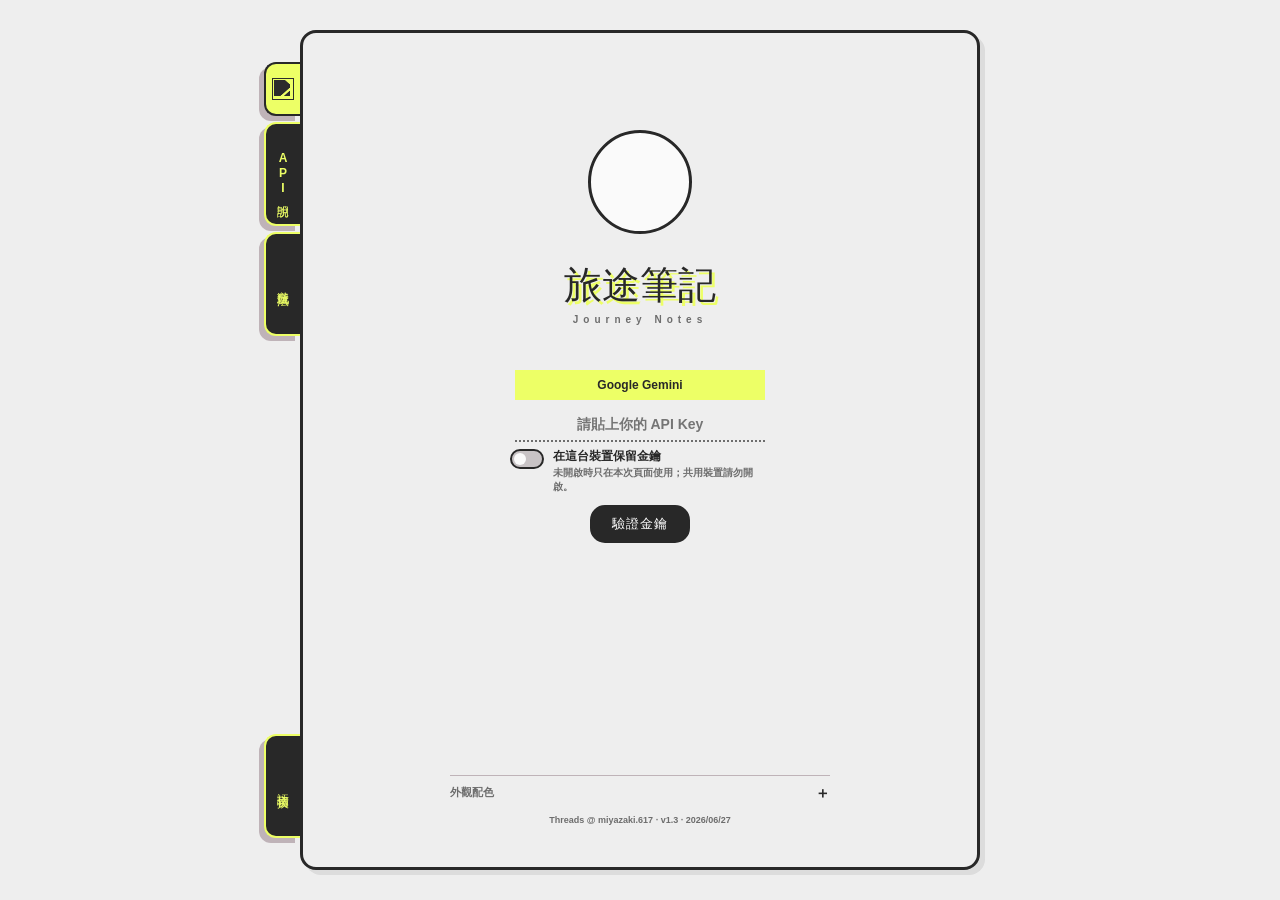
==== index.html @ 0d5e3c8c "Add files via upload" ====
<!DOCTYPE html>
<html lang="zh-TW">
<head>
    <meta charset="UTF-8">
    <meta name="viewport" content="width=device-width, initial-scale=1.0, viewport-fit=cover">
    <title>旅途筆記</title>
    <link rel="stylesheet" href="style.css">
</head>
<body>
    
    

    <input type="file" id="upload-game-avatar" accept="image/*" onchange="triggerGameAvatarCrop(this)" hidden class="hidden-file-input">

    <div id="crop-modal" class="modal-overlay">
        <div class="u-inline-001">
            <h3 class="u-inline-002">調整頭像</h3>
            <div id="crop-container">
                <img id="crop-img" src="" alt="頭像裁切預覽">
            </div>
            <div class="crop-controls">
                <p class="crop-hint">拖曳移動；手機可雙指縮放</p>
                <div class="crop-zoom-row">
                    <button type="button" class="crop-zoom-btn" onclick="adjustCropScale(-1)" aria-label="縮小圖片">−</button>
                    <input type="range" id="crop-scale" min="0.1" max="3" step="0.01" value="1" aria-label="圖片縮放">
                    <button type="button" class="crop-zoom-btn" onclick="adjustCropScale(1)" aria-label="放大圖片">＋</button>
                </div>
                <div id="crop-scale-label">100%</div>
                <button class="btn u-inline-003" onclick="confirmCrop()">確認</button>
                <button class="btn u-inline-004" onclick="closeCropModal()">取消</button>
            </div>
        </div>
    </div>

    <div id="midgame-scen-modal" class="modal-overlay">
        <div id="mid-modal-content">
            <div class="modal-header-sticky">
                <h3 class="u-inline-005">🗺️ 發現新情境 / 切換空間</h3>
            </div>
            <div class="scenario-label u-inline-006">新情境名稱 (如: 某人的夢境)</div>
            <input type="text" id="mid-scen-name" class="scenario-input">
            <div class="scenario-label">環境法則與世界觀</div>
            <textarea id="mid-scen-lore" class="scenario-input" oninput="autoResize(this)"></textarea>
            <div class="scenario-label">NPC 們在此的身分/狀態</div>
            <textarea id="mid-scen-npcs" class="scenario-input" oninput="autoResize(this)"></textarea>
            <div class="scenario-label">玩家專屬身分</div>
            <input type="text" id="mid-scen-player" class="scenario-input">
            <div class="scenario-label">轉場規則（選填）</div>
            <textarea id="mid-scen-transition" class="scenario-input" placeholder="例如：從遊戲世界切回時視為登出並回到語音通話。" oninput="autoResize(this)"></textarea>
            <button class="btn u-inline-007" onclick="confirmMidGameScenario()">確認建立並傳送</button>
            <button class="btn u-inline-008" onclick="document.getElementById('midgame-scen-modal').style.display='none'">取消</button>
        </div>
    </div>

    <div id="status-modal" class="modal-overlay">
                <div id="status-modal-content">
            <div class="modal-header-sticky">
                <h3 class="u-inline-005">玩家狀態與面板</h3>
                <div class="u-inline-009">
                    <button class="btn u-inline-010" onclick="saveAsNewPresetFromModal()">另存新配置</button>
                    <button id="status-save-btn" class="btn u-inline-011" onclick="saveStatusModal()">儲存並返回</button>
                    <button class="status-panel-close" type="button" onclick="collapseStatusPanel()" aria-label="關閉角色面板" title="關閉角色面板">×</button>
                </div>
            </div>
            
            <div class="u-inline-012">
                <div class="status-tabs">
                    <button class="status-tab-btn active" data-status-tab="state" onclick="switchStatusTab('state')">狀態</button>
                    <button class="status-tab-btn" data-status-tab="log" onclick="switchStatusTab('log')">紀錄</button>
                    <button class="status-tab-btn" data-status-tab="settings" onclick="switchStatusTab('settings')">設定</button>
                    <button class="status-tab-btn" data-status-tab="api" onclick="switchStatusTab('api')">API</button>
                </div>

                <div id="status-page-state" class="status-page active">
                    <div id="status-summary-display"></div>
                    <p class="u-inline-013">狀態旗標 / Flags</p>
                    <p class="u-inline-014">AI 會依據這些狀態銜接劇情、Buff/Debuff 與長期影響。</p>
                    <div id="ui-flags-container"></div>
                    <p id="flags-budget-note" class="memory-budget-note"></p>
                    <div id="flag-input-area">
                        <input type="text" id="new-flag-input" maxlength="48" placeholder="新增狀態或旗標（最多 48 字）...">
                        <button class="btn u-inline-015" onclick="manualAddFlag()">加入</button>
                    </div>
                    
                    <p class="u-inline-016">玩家道具</p>
                    <p class="u-inline-014">目前持有、失去或劇情產生的重要物品。</p>
                    <div id="ui-items-container"></div>

                    <div class="language-setting-row interface-language-setting">
                        <div class="scenario-label">介面語言</div>
                        <select data-ui-language-select class="language-mode-select" onchange="setUiLanguage(this.value)">
                            <option value="zh-TW">繁體中文</option>
                            <option value="en">English</option>
                            <option value="ja">日本語</option>
                        </select>
                    </div>

                    <div class="language-setting-row">
                        <div class="scenario-label">輸出語言</div>
                        <select id="modal-language-mode" class="language-mode-select" onchange="syncGameLanguageMode(this.value)">
                            <option value="zh-tw">繁體中文</option>
                            <option value="en">English</option>
                            <option value="ja">日本語</option>
                            <option value="ja-zh">日文台詞 + 繁中翻譯</option>
                            <option value="en-zh">英文台詞 + 繁中翻譯</option>
                            <option value="auto">自動依玩家語言</option>
                        </select>
                    </div>
                </div>

                <div id="status-page-settings" class="status-page">
                    <p class="u-inline-016">詳細設定</p>
                    <p class="status-panel-hint">玩家、NPC 與情境的詳細欄位集中在這裡。跑團中只想看摘要時，回到「狀態」頁即可。</p>
                    <div id="ui-stats-display"></div>
                </div>

                <div id="status-page-log" class="status-page">
                    <p class="u-inline-016">讀取摘要</p>
                    <p class="u-inline-014">每回合會自動更新重點、任務與關係；完整冒險紀錄仍保留在下方，不會自動刪除。</p>

                    <div class="memory-action-row">
                        <button id="organize-summary-btn" class="memory-action-btn" onclick="organizeMemoryWithAI('summary')">整理摘要</button>
                        <button id="inline-journal-toggle-btn" class="memory-action-btn" onclick="toggleInlineAdventureJournal(currentSaveId)">開啟完整冒險日誌</button>
                        <span class="memory-action-note">完整紀錄可直接在本分頁展開；AI 仍會讀取同一份存檔資料。</span>
                    </div>

                    <div id="inline-journal-host" class="inline-journal-host"></div>

                    <div class="memory-brief-card">
                        <div class="memory-brief-grid">
                            <div>
                                <div class="memory-field-title">重點劇情</div>
                                <p class="memory-field-hint">用 3～8 條保留目前劇情主線、最近重大轉折與當前場景狀況。</p>
                                <textarea id="ui-story-summary" placeholder="例如：&#10;• 秀芙與三高已確認戀人關係&#10;• 目前準備進入週六現實約會" oninput="autoResize(this)" onblur="normalizeMemoryTextarea(this)"></textarea>
                            </div>
                            <div class="memory-task-block">
                                <div class="memory-field-title">任務清單</div>
                                <p class="memory-field-hint">遇到新任務會新增空格；事件完成後會自動打勾，也可以手動修改。</p>
                                <div id="ui-open-tasks" class="memory-task-list"></div>
                                <div class="memory-task-add">
                                    <input id="ui-new-memory-task" type="text" placeholder="手動新增任務..." onkeydown="if(event.key === 'Enter'){ event.preventDefault(); addMemoryTaskFromInput(); }">
                                    <button type="button" onclick="addMemoryTaskFromInput()">＋新增</button>
                                </div>
                            </div>
                            <div>
                                <div class="memory-field-title">整體角色關係圖</div>
                                <p class="memory-field-hint">只記角色彼此之間的全局關係、重大承諾、界線與張力；每位 NPC 此刻對玩家的態度放在「設定 → 動態狀態」。</p>
                                <textarea id="ui-relationship-summary" placeholder="例如：&#10;• 秀芙與三高已成為戀人&#10;• SY 知道兩人關係升溫" oninput="autoResize(this)" onblur="normalizeMemoryTextarea(this)"></textarea>
                            </div>
                        </div>
                    </div>

                </div>

                <div id="status-page-api" class="status-page">
                    <p class="u-inline-016">API 使用追蹤</p>
                    <p class="api-stat-note">只儲存在本機瀏覽器。匯出存檔時會一起保存，匯入時可恢復；清除瀏覽器資料或清除設備資料會刪除。</p>
                    <div id="api-usage-display"></div>
                </div>
            </div>
        </div>
    </div>

        <div id="tutorial-modal" class="modal-overlay">
        
        <div id="tutorial-modal-content">
            
            <div class="modal-header-sticky u-inline-017">
          
<h3 class="u-inline-005">遊戲玩法與系統指南</h3>
</div>

<div class="u-inline-018">
  <div style="height: 18px;"></div>
  <p class="u-inline-019">第一次玩，從這裡開始</p>
    <p class="u-inline-020">API 金鑰的設定、隱私與錯誤排除請直接查看首頁說明。完成驗證並選好模型後，依序建立角色與情境、進入存檔，再輸入第一個行動即可開始。</p>

    <p class="u-inline-019">1. 這是什麼？</p>
    <p class="u-inline-020">這是一個單人 AI TRPG／劇情模擬器。你可以建立自己的角色、NPC 與世界觀，讓 AI 擔任 DM、旁白及其他角色，陪你進行冒險、戀愛、日常、懸疑或任何想玩的故事。</p>

    <p class="u-inline-019">2. 建立角色、NPC 與情境</p>
    <p class="u-inline-020">進入「劇本創角」後，使用左側的「角色設定」、「情境設定」與「遊戲設定」切換不同內容。角色設定可編輯玩家與每一位 NPC 的頭像、名稱及人物資料；情境設定用來建立世界觀、身分與轉場規則。切換標籤時，尚未離開頁面的修改不會被重置。</p>

    <p class="u-inline-019">3. 情境生成與遊戲設定</p>
    <p class="u-inline-020">情境設定集中管理世界觀與 AI 隨機生成；遊戲設定則管理配置名稱、輸出語言、遊戲難度與備份。你可以保留人物只隨機產生情境，也可以讓 AI 將人物與情境全部隨機。生成結果會先讓你確認，不會在未套用前直接覆蓋目前內容；返回首頁時，系統會保存目前配置。</p>

    <p class="u-inline-019">4. 怎麼玩？</p>
    <p class="u-inline-020">進入遊戲後，直接在下方輸入角色想說的話或想做的事。你也可以點選 AI 提供的選項。若行動具有風險，可以使用骰子按鈕進行 D20 判定；系統會依角色能力、難度與骰點決定成功或失敗。NPC 只有在劇情明確確認時才會死亡；標準模式可由劇情或「神」復活，困難模式每次死亡只有一次復活檢定，極限模式則永久死亡。</p>

    <p class="u-inline-019">5. 玩家、旁白與「神」模式</p>
    <p class="u-inline-020">一般輸入會被視為玩家角色的行動。輸入 <code>［切換旁白］</code> 可以改用場外視角安排環境、鏡頭與 NPC 行動；輸入 <code>［切換玩家］</code> 就能回到玩家角色。「神」按鈕則是創作者模式，可以直接調整場景、時間、人物或事件。神模式的內容不會被 NPC 當成玩家說出口的話。</p>

    <p class="u-inline-019">6. 角色面板與冒險日誌</p>
    <p class="u-inline-020">角色面板可以查看與修改玩家狀態、NPC、道具、Flags、任務、劇情摘要及角色關係；AI 每回合會參考這些重點資料來延續故事。面板內的冒險日誌只顯示目前這份遊戲紀錄，完整事件可以搜尋、分頁、編輯或整理，不會因摘要更新而自動消失。桌機版按「儲存」後面板會保持開啟，可點側邊標籤收回；手機版則使用「儲存並返回」。</p>

    <p class="u-inline-019">7. 遊戲紀錄、配置與備份</p>
    <p class="u-inline-020">每份遊戲紀錄都會綁定目前使用的角色配置，彼此的摘要、任務、關係與冒險日誌會分開保存。使用「另存新配置」後，該紀錄會改綁新配置；仍被遊戲紀錄使用的配置無法直接刪除，上鎖配置也不會被遊戲內修改覆蓋。資料主要保存在目前裝置的瀏覽器，不會自動同步，請定期在存檔選單使用「匯出」備份，並在更換裝置後使用「匯入」恢復。</p>

    <div class="u-inline-021">
        <p class="u-inline-019">💡 AI 忘記事情怎麼辦？</p>
        <p class="u-inline-022">打開角色面板，檢查重點劇情、任務、角色關係與 Flags 是否正確。你可以手動修正，或使用「整理摘要」重新整理目前狀態。</p>

        <p class="u-inline-019">💡 劇情重複或場景錯亂怎麼辦？</p>
        <p class="u-inline-022">先確認摘要與冒險日誌是否正確。如果 AI 仍然混淆，可以開啟「神」模式，直接說明目前場景、在場角色與接下來希望聚焦的方向。</p>

    </div>
</div>
            <div class="u-inline-024">
                <button class="btn u-inline-025" onclick="closeTutorialModal()">我瞭解了</button>
            </div>
            
        </div>
    </div>

    <div id="api-guide-modal" class="modal-overlay">
        <div id="api-guide-modal-content">
            <div class="modal-header-sticky u-inline-017">
                <h3 class="u-inline-005">API 金鑰與模型指南</h3>
            </div>
            <div class="u-inline-018">
                <div style="height: 18px;"></div>
                <p class="u-inline-019">開始前先知道這些</p>
                <p class="u-inline-020">本遊戲需要使用你自己的 API Key 才能呼叫 AI。請先在首頁選擇供應商、貼上對應金鑰並完成驗證；金鑰不會包含在遊戲備份中，共用裝置也不建議開啟保存功能。</p>

                <p class="u-inline-019">1. API Key 是什麼？</p>
                <p class="u-inline-020">API Key 是 AI 服務用來辨識使用者與計算用量的金鑰，不是遊戲帳號或遊戲密碼。請向 Google AI Studio 或 OpenRouter 申請，並妥善保管；不要把金鑰貼到公開貼文、截圖或傳給其他人。</p>

                <p class="u-inline-019">2. Google Gemini 與 OpenRouter</p>
                <p class="u-inline-020">選擇 Google Gemini 時，請使用 Google AI Studio 提供的金鑰；選擇 OpenRouter 時，請使用 OpenRouter 金鑰。兩種金鑰不能互換。OpenRouter 可提供多家模型，Gemini 則直接使用 Google 模型；實際可用清單會在驗證後載入。</p>

                <p class="u-inline-019">3. 模型怎麼選？</p>
                <p class="u-inline-020">輕量模型通常回覆較快、用量較省，適合測試設定或日常遊玩；較大型模型通常更擅長長篇劇情、人物語氣與複雜指令。清單中的 ★ 代表較適合目前遊戲用途的優先選項。模型表現與費用可能不同，請以供應商顯示的資訊為準。</p>

                <p class="u-inline-019">4. 金鑰會保存在哪裡？</p>
                <p class="u-inline-020">未開啟「在這台裝置保留金鑰」時，金鑰只在目前頁面使用，重新開啟後需要再次輸入；開啟後才會保存在這台裝置的瀏覽器。匯出備份不包含 API Key，因此在新裝置匯入遊戲資料後仍需重新驗證。</p>

                <p class="u-inline-019">5. 哪些資料會傳給 AI？</p>
                <p class="u-inline-020">為了產生回覆，角色設定、目前情境、必要的劇情摘要與近期對話會送往所選供應商。角色照片與完整本機存檔不會隨一般對話請求上傳；照片與遊戲進度主要保存在目前裝置。</p>

                <p class="u-inline-019">6. 驗證或回覆失敗怎麼辦？</p>
                <p class="u-inline-020">請依序確認供應商是否選對、金鑰是否完整、帳戶額度與模型權限是否有效，以及網路是否正常。若只有特定模型失敗，可以改選其他模型；等待過久時可按「取消等待」，未完成的輸入會盡量放回輸入框。</p>
            </div>
            <div class="u-inline-024">
                <button class="btn u-inline-025" onclick="closeApiGuideModal()">我瞭解了</button>
            </div>
        </div>
    </div>

<div id="setup-screen">
<div class="setup-home-frame">
<nav class="setup-side-tabs" aria-label="首頁快捷選單">
<button type="button" class="setup-side-tab setup-home-tab" data-home-tab="main" onclick="goHomeFromSetupNav()" aria-label="回到首頁" title="回到首頁"><img src="assets/icons/home.svg" alt="" aria-hidden="true"></button>
<button type="button" class="setup-side-tab" data-home-tab="api" data-side-label="API說明" data-no-i18n onclick="openApiGuideModal()">API說明</button>
<button type="button" class="setup-side-tab" data-home-tab="guide" data-side-label="遊戲玩法" data-no-i18n onclick="openTutorialModal()">遊戲玩法</button>
<div class="setup-side-unlocked" aria-label="已驗證功能">
<button type="button" class="setup-side-tab" data-side-label="角色配置" data-no-i18n onclick="openEditScenario()">角色配置</button>
<button type="button" class="setup-side-tab" data-home-tab="saves" data-side-label="存檔" data-no-i18n onclick="openSaveMenu()">存檔</button>
<button type="button" class="setup-side-tab" data-home-tab="journal" data-side-label="冒險日誌" data-no-i18n onclick="openAdventureJournal()">冒險日誌</button>
</div>
<button type="button" class="setup-side-tab setup-side-language" data-side-label="語言切換" data-no-i18n onclick="cycleUiLanguageFromHome()">語言切換</button>
</nav>

<main class="setup-home-panel" aria-label="TRPG模擬器首頁">
<section class="setup-home-view active" data-home-view="main">
<img id="setup-pic" src="[data-uri]" title="點擊上傳首頁照片" onclick="document.getElementById('pic-input').click();">
<input type="file" id="pic-input" accept="image/*" onchange="loadPic(this)" hidden class="hidden-file-input">

<h2>旅途筆記</h2>
<p class="u-inline-026" data-no-i18n>Journey Notes</p>

<select id="api-provider" class="model-select" onchange="changeApiProvider(this.value)">
<option value="google">Google Gemini</option>
<option value="openrouter">OpenRouter</option>
</select>
<input type="password" id="api-key" class="key-input" placeholder="請貼上你的 API Key">

<label class="api-key-retention">
<input type="checkbox" id="remember-api-key" onchange="setRememberApiKey(this.checked)">
<span class="api-key-switch" aria-hidden="true"></span>
<span class="api-key-retention-copy">
<strong>在這台裝置保留金鑰</strong>
<small>未開啟時只在本次頁面使用；共用裝置請勿開啟。</small>
</span>
</label>

<div class="u-inline-027">
<button class="btn" id="verify-btn" onclick="fetchAvailableModels()">驗證金鑰</button>
</div>

<div class="api-home-guide">
<strong>開始前請先準備 API 金鑰</strong>
<p>請選擇 Google Gemini 或 OpenRouter，貼上對應的 API Key 並完成驗證。金鑰不會包含在匯出備份中；共用裝置請勿開啟保存功能。</p>
<button type="button" class="api-guide-open-btn" onclick="openApiGuideModal()">查看 API 詳細說明與模型選擇</button>
</div>

<div id="model-selection-area">
<p class="u-inline-029">驗證成功。請選擇大腦核心：</p>
<select id="model-choice" class="model-select" onchange="syncModelSelection(this.value)"></select>

<div class="action-buttons setup-mobile-actions">
<button class="btn" onclick="openEditScenario()">劇本創角</button>
<button class="btn" id="start-btn" onclick="openSaveMenu()">進入存檔選單</button>
<button class="btn" onclick="openAdventureJournal()">冒險日誌</button>
</div>

<div class="u-inline-030 setup-mobile-help">
<button onclick="openTutorialModal()" class="u-inline-031">閱讀遊戲玩法與系統指南</button>
</div>

<div class="u-inline-032">
<button id="delete-key-btn" onclick="deleteAllData()">清除設備所有資料</button>
</div>
</div>

<div class="setup-home-footer">
<details class="theme-customizer">
<summary>外觀配色</summary>
<div class="theme-palette">
<label class="theme-color-field">背景<input id="theme-background" type="color" aria-label="背景顏色" oninput="updateUiThemeColor('background', this.value)"></label>
<label class="theme-color-field">紙張<input id="theme-paper" type="color" aria-label="紙張顏色" oninput="updateUiThemeColor('paper', this.value)"></label>
<label class="theme-color-field">面板<input id="theme-surface" type="color" aria-label="面板顏色" oninput="updateUiThemeColor('surface', this.value)"></label>
<label class="theme-color-field">線與字<input id="theme-ink" type="color" aria-label="線條與主要文字顏色" oninput="updateUiThemeColor('ink', this.value)"></label>
<label class="theme-color-field">重點<input id="theme-accent" type="color" aria-label="重點顏色" oninput="updateUiThemeColor('accent', this.value)"></label>
<label class="theme-color-field">對話<input id="theme-dialogue" type="color" aria-label="NPC 對話顏色" oninput="updateUiThemeColor('dialogue', this.value)"></label>
</div>
<div class="theme-reset-row"><button type="button" class="theme-reset-btn" onclick="resetUiTheme()">恢復預設</button></div>
</details>
<label class="ui-language-picker">
<span>介面語言</span>
<select data-ui-language-select onchange="setUiLanguage(this.value)">
<option value="zh-TW">繁體中文</option>
<option value="en">English</option>
<option value="ja">日本語</option>
</select>
</label>
<p class="setup-version"> Threads @ miyazaki.617 · v1.3 · 2026/06/27</p>
</div>
</section>

<section class="setup-home-view setup-info-view" data-home-view="api" aria-label="API 說明">
<div class="setup-info-scroll">
<h2>API 說明</h2>
<p class="setup-info-lead">這個遊戲會用你的 API Key 呼叫 AI。請先選擇服務商、貼上對應金鑰並完成驗證；金鑰不會被放進遊戲備份。</p>
<div class="setup-info-grid">
<article>
<h3>1. API 金鑰</h3>
<p>API Key 是 AI 服務用來辨識使用者與計算用量的金鑰，不是遊戲帳號或遊戲密碼。請向 Google AI Studio 或 OpenRouter 申請，並妥善保管。</p>
</article>
<article>
<h3>2. Gemini 與 OpenRouter</h3>
<p>選擇 Google Gemini 時，請使用 Google AI Studio 提供的金鑰；選擇 OpenRouter 時，請使用 OpenRouter 金鑰。兩種金鑰不能互換。</p>
</article>
<article>
<h3>3. 模型怎麼選？</h3>
<p>輕量模型通常回覆較快、用量較省，適合測試設定或日常遊玩；較大型模型通常更擅長長篇劇情、人物語氣與複雜指令。</p>
</article>
<article>
<h3>4. 金鑰保存</h3>
<p>未開啟「在這台裝置保留金鑰」時，金鑰只在目前頁面使用。共用裝置請勿開啟保存功能；匯出備份不包含 API Key。</p>
</article>
<article>
<h3>5. 驗證失敗時</h3>
<p>請先確認服務商與金鑰來源一致，再檢查金鑰是否完整貼上、是否有多餘空白、帳號是否已開通 API 權限。OpenRouter 模型清單會依帳號與服務狀態變動。</p>
</article>
<article>
<h3>6. 使用量與隱私</h3>
<p>遊戲會把劇情上下文送到你選擇的 AI 服務商，用量與費用由該服務商計算。匯出遊戲備份不會包含 API Key；換裝置後需要重新驗證。</p>
</article>
<article>
<h3>7. 模型建議</h3>
<p>測試設定時可先用較快、較省的模型；長篇劇情、複雜角色語氣或需要穩定記憶整理時，再切換到較大型模型。模型可以在遊戲內切換。</p>
</article>
</div>
</div>
</section>

<section class="setup-home-view setup-info-view" data-home-view="guide" aria-label="遊戲玩法">
<div class="setup-info-scroll">
<h2>第一次玩，從這裡開始</h2>
<p class="setup-info-lead">API 金鑰的設定、隱私與錯誤排除請直接查看首頁說明。完成驗證並選好模型後，依序建立角色與情境、進入存檔，再輸入第一個行動即可開始。</p>
<div class="setup-info-grid">
<article>
<h3>1. 這是什麼？</h3>
<p>這是一個單人 AI TRPG／劇情模擬器。你可以建立自己的角色、NPC 與世界觀，讓 AI 擔任 DM、旁白及其他角色，陪你進行冒險、戀愛、日常、懸疑或任何想玩的故事。</p>
</article>
<article>
<h3>2. 建立角色、NPC 與情境</h3>
<p>進入「劇本創角」後，使用左側的「角色設定」、「情境設定」與「遊戲設定」切換不同內容。角色設定可編輯玩家與每一位 NPC 的頭像、名稱及人物資料；情境設定用來建立世界觀、身分與轉場規則。切換標籤時，尚未離開頁面的修改不會被重置。</p>
</article>
<article>
<h3>3. 情境生成與遊戲設定</h3>
<p>情境設定集中管理世界觀與 AI 隨機生成；遊戲設定則管理配置名稱、輸出語言、遊戲難度與備份。你可以保留人物只隨機產生情境，也可以讓 AI 將人物與情境全部隨機。生成結果會先讓你確認，不會在未套用前直接覆蓋目前內容；返回首頁時，系統會保存目前配置。</p>
</article>
<article>
<h3>4. 怎麼玩？</h3>
<p>進入遊戲後，直接在下方輸入角色想說的話或想做的事。你也可以點選 AI 提供的選項。若行動具有風險，可以使用骰子按鈕進行 D20 判定；系統會依角色能力、難度與骰點決定成功或失敗。NPC 只有在劇情明確確認時才會死亡；標準模式可由劇情或「神」復活，困難模式每次死亡只有一次復活檢定，極限模式則永久死亡。</p>
</article>
<article>
<h3>5. 玩家、旁白與「神」模式</h3>
<p>一般輸入會被視為玩家角色的行動。輸入 ［切換旁白］ 可以改用場外視角安排環境、鏡頭與 NPC 行動；輸入 ［切換玩家］ 就能回到玩家角色。「神」按鈕則是創作者模式，可以直接調整場景、時間、人物或事件。神模式的內容不會被 NPC 當成玩家說出口的話。</p>
</article>
<article>
<h3>6. 角色面板與冒險日誌</h3>
<p>角色面板可以查看與修改玩家狀態、NPC、道具、Flags、任務、劇情摘要及角色關係；AI 每回合會參考這些重點資料來延續故事。面板內的冒險日誌只顯示目前這份遊戲紀錄，完整事件可以搜尋、分頁、編輯或整理，不會因摘要更新而自動消失。桌機版按「儲存」後面板會保持開啟，可點側邊標籤收回；手機版則使用「儲存並返回」。</p>
</article>
<article>
<h3>7. 遊戲紀錄、配置與備份</h3>
<p>每份遊戲紀錄都會綁定目前使用的角色配置，彼此的摘要、任務、關係與冒險日誌會分開保存。使用「另存新配置」後，該紀錄會改綁新配置；仍被遊戲紀錄使用的配置無法直接刪除，上鎖配置也不會被遊戲內修改覆蓋。資料主要保存在目前裝置的瀏覽器，不會自動同步，請定期在存檔選單使用「匯出」備份，並在更換裝置後使用「匯入」恢復。</p>
</article>
<article>
<h3>💡 AI 忘記事情怎麼辦？</h3>
<p>打開角色面板，檢查重點劇情、任務、角色關係與 Flags 是否正確。你可以手動修正，或使用「整理摘要」重新整理目前狀態。</p>
</article>
<article>
<h3>💡 劇情重複或場景錯亂怎麼辦？</h3>
<p>先確認摘要與冒險日誌是否正確。如果 AI 仍然混淆，可以開啟「神」模式，直接說明目前場景、在場角色與接下來希望聚焦的方向。</p>
</article>
</div>
</div>
</section>
<section class="setup-home-view setup-embedded-view" data-home-view="saves" aria-label="存檔">
<div id="setup-save-host" class="setup-embedded-host"></div>
</section>
<section class="setup-home-view setup-embedded-view" data-home-view="journal" aria-label="冒險日誌">
<div id="setup-journal-host" class="setup-embedded-host"></div>
</section>
</main>
</div>
</div>

    <div id="edit-scenario-screen">
        <aside id="desktop-config-overview" aria-label="角色配置總覽">
            <div class="desktop-config-tabs" aria-label="配置分類">
                <button type="button" class="desktop-config-tab desktop-config-home-tab" onclick="cancelEdit()" aria-label="儲存並回到首頁" title="儲存並回到首頁"><img src="assets/icons/home.svg" alt="" aria-hidden="true"></button>
                <button type="button" class="desktop-config-tab active" data-config-section="characters" onclick="switchDesktopConfigWorkspace('characters')">角色設定</button>
                <button type="button" class="desktop-config-tab" data-config-section="scenarios" onclick="switchDesktopConfigWorkspace('scenarios')">情境設定</button>
                <button type="button" class="desktop-config-tab" data-config-section="game" onclick="switchDesktopConfigWorkspace('game')">遊戲設定</button>
            </div>
            <div class="desktop-config-overview-inner">
                <section class="desktop-workspace-view active" data-workspace-view="characters" aria-label="角色設定總覽">
                    <button type="button" class="desktop-player-card" onclick="openDesktopConfigEditor('player')" aria-label="編輯玩家角色">
                        <img id="desktop-player-avatar" src="[data-uri]" alt="玩家頭像">
                        <strong id="desktop-player-name">玩家</strong>
                    </button>
                    <div class="desktop-npc-overview">
                        <div class="desktop-overview-heading"><strong>登場 NPC</strong></div>
                        <div id="desktop-npc-avatar-list" class="desktop-npc-avatar-list"></div>
                    </div>
                </section>

                <section class="desktop-workspace-view" data-workspace-view="scenarios" aria-label="情境設定總覽">
                    <div class="desktop-workspace-heading">
                        <h2>情境設定</h2>
                    </div>
                    <div id="desktop-scenario-card-list" class="desktop-overview-card-list"></div>
                    <div class="desktop-scenario-random-panel" aria-label="AI 隨機生成">
                        <strong>AI 隨機生成</strong>
                        <div class="desktop-game-two-buttons desktop-scenario-random-actions">
                            <button type="button" onclick="openRandomGenerator('world')">保留人物，隨機情境</button>
                            <button type="button" onclick="openRandomGenerator('all')">人物與情境全部隨機</button>
                        </div>
                    </div>
                </section>

                <section class="desktop-workspace-view" data-workspace-view="game" aria-label="遊戲設定總覽">
                    <div class="desktop-workspace-heading">
                        <h2>遊戲設定</h2>
                    </div>
                    <div class="desktop-game-settings-card">
                        <div class="desktop-game-setting-row desktop-game-preset-row">
                            <label for="desktop-preset-selector">目前配置</label>
                            <div class="desktop-game-inline-control desktop-game-preset-control">
                                <select id="desktop-preset-selector" onchange="selectDesktopPreset(this.value)"></select>
                            </div>
                            <p id="desktop-preset-binding-note" class="desktop-preset-binding-note"></p>
                        </div>
                        <div class="desktop-game-setting-row">
                            <div class="desktop-game-label-line">
                                <label for="desktop-preset-name-input">配置檔案名稱</label>
                                <button id="desktop-preset-lock-btn" type="button" onclick="togglePresetLock()" title="切換配置鎖定">🔓</button>
                            </div>
                            <input id="desktop-preset-name-input" type="text" oninput="updateDesktopPresetName(this.value)">
                        </div>
                        <div class="desktop-game-setting-grid">
                            <label>介面語言
                                <select data-ui-language-select onchange="setUiLanguage(this.value)">
                                    <option value="zh-TW">繁體中文</option>
                                    <option value="en">English</option>
                                    <option value="ja">日本語</option>
                                </select>
                            </label>
                            <label>輸出語言
                                <select id="desktop-language-mode" onchange="setDesktopLanguageMode(this.value)">
                                    <option value="zh-tw">繁體中文</option>
                                    <option value="en">English</option>
                                    <option value="ja">日本語</option>
                                    <option value="ja-zh">日文台詞 + 繁中翻譯</option>
                                    <option value="en-zh">英文台詞 + 繁中翻譯</option>
                                    <option value="auto">自動依玩家語言</option>
                                </select>
                            </label>
                            <label>遊戲難度
                                <select id="desktop-game-difficulty" onchange="setDesktopGameDifficulty(this.value)">
                                    <option value="standard">標準模式</option>
                                    <option value="hard">困難模式</option>
                                    <option value="nightmare">極限模式</option>
                                </select>
                            </label>
                        </div>
                        <p class="desktop-game-difficulty-note">困難模式：檢定 DC +2，NPC 每次死亡只有一次復活檢定。極限模式：檢定 DC +4，歸零必定 Game Over，NPC 死亡後無法復活。</p>
 <div class="desktop-game-management-actions">
 <button type="button" onclick="saveCurrentPreset()">儲存配置</button>
 <button type="button" onclick="saveAsNewPreset()">另存新配置</button>
 <div class="desktop-preset-bulk-toolbar">
 <label><input type="checkbox" id="preset-delete-select-all" onchange="togglePresetDeleteSelectAll(this.checked)"> 全選</label>
 <button type="button" class="danger" onclick="deleteSelectedPresets()">刪除選取配置</button>
 </div>
 </div>
 <div class="desktop-preset-bulk-panel" aria-label="批次刪除配置">
 <div id="preset-delete-list" class="desktop-preset-delete-list"></div>
 </div>
                    <div class="desktop-config-transfer-panel" aria-label="配置匯入匯出">
                            <div class="desktop-config-export-options">
                                <label><input type="checkbox" id="preset-export-characters" checked> 人物</label>
                                <label><input type="checkbox" id="preset-export-scenarios" checked> 情境</label>
                                <label><input type="checkbox" id="preset-export-both"> 人物/情境</label>
                            </div>
                            <div class="desktop-game-management-actions desktop-config-transfer-actions">
                                <button type="button" onclick="exportCurrentPreset()">匯出目前配置</button>
                                <button type="button" onclick="document.getElementById('preset-import-input').click()">匯入配置</button>
                                <input type="file" id="preset-import-input" accept=".json,application/json" onchange="importPresetConfig(this)" hidden class="hidden-file-input">
                            </div>
                        </div>
                        <p class="desktop-game-autosave-note">角色與情境的修改會保留，返回大廳時自動儲存目前配置。</p>
                    </div>
                </section>
            </div>
        </aside>

        <div id="desktop-config-editor">
        <div class="u-inline-033">
            <select id="preset-selector" class="model-select" onchange="loadPresetToForm(this.value)"></select>
            <button class="btn u-inline-034" onclick="createNewPreset()">新增</button>
        </div>

        <div id="edit-scenario-container">
            <div class="scenario-label u-inline-035">
                <span>配置檔案名稱</span>
                <span id="preset-lock-toggle" onclick="togglePresetLock()" title="點擊切換鎖定狀態">🔓</span>
            </div>
            <input type="text" id="input-preset-name" class="scenario-input" oninput="renderDesktopPresetOverview()">

            <div id="preset-player-editor" class="u-inline-036">
                <button type="button" class="desktop-player-new-preset-btn" onclick="saveAsNewPreset()" aria-label="另存配置" title="另存配置">＋</button>
                <h4 class="u-inline-037">玩家自己設定</h4>
                <div class="avatar-setup-area u-inline-038">
                    <div class="avatar-box" onclick="document.getElementById('upload-player').click();">
                        <img id="preview-player" class="avatar-preview" src="[data-uri]">
                        <div class="avatar-label">點擊更換頭像</div>
                        <input type="file" id="upload-player" accept="image/*" onchange="triggerCrop(this, 'player')" hidden class="hidden-file-input">
                    </div>
                </div>
<div class="scenario-label">玩家名稱</div>
<input type="text" id="input-player-name" class="scenario-input" oninput="syncDesktopCharacterNameWidth(this); renderDesktopPresetOverview()">
                
                <div class="u-inline-039">
                    <div class="scenario-label u-inline-040">基礎六圍屬性</div>
                    <div id="stat-controls">
                        <span id="stat-total-display" class="stat-total-display">總點數 60 / 72</span>
                        <button class="btn" id="btn-roll-stats" onclick="rollPlayerStats()">🎲 隨機骰點 (4d6)</button>
                        <button class="btn" id="btn-respec-stats" onclick="respecStats()">💀 找守墓人洗點</button>
                    </div>
                </div>
                <div class="stat-grid">
                    <div class="stat-box"><span class="stat-label">STR 力量</span><input type="number" id="stat-str" class="stat-input" min="1" max="20" oninput="enforceStatTotal(this)"></div>
                    <div class="stat-box"><span class="stat-label">DEX 敏捷</span><input type="number" id="stat-dex" class="stat-input" min="1" max="20" oninput="enforceStatTotal(this)"></div>
                    <div class="stat-box"><span class="stat-label">CON 體質</span><input type="number" id="stat-con" class="stat-input" min="1" max="20" oninput="enforceStatTotal(this)"></div>
                    <div class="stat-box"><span class="stat-label">INT 智力</span><input type="number" id="stat-int" class="stat-input" min="1" max="20" oninput="enforceStatTotal(this)"></div>
                    <div class="stat-box"><span class="stat-label">WIS 感知</span><input type="number" id="stat-wis" class="stat-input" min="1" max="20" oninput="enforceStatTotal(this)"></div>
                    <div class="stat-box"><span class="stat-label">CHA 魅力</span><input type="number" id="stat-cha" class="stat-input" min="1" max="20" oninput="enforceStatTotal(this)"></div>
                </div>

                 <details class="foldable-card u-inline-041">
                    <summary class="u-inline-042">詳細人物設定</summary>
                    <div class="foldable-content u-inline-043">
                        <div class="anime-sheet u-inline-044">
                            <div><label>年齡 / 身高 / 體型</label><input type="text" id="p-age"></div>
                            <div><label>說話習慣 / 語氣</label><input type="text" id="p-speech"></div>
                            <div><label>喜歡的事物</label><input type="text" id="p-likes"></div>
                            <div><label>討厭的事物</label><input type="text" id="p-dislikes"></div>
 <div class="full"><label>外貌特徵 / 常見穿搭</label><textarea id="p-app" rows="1" oninput="autoResize(this)"></textarea></div>
 <div class="full"><label>核心性格 / 背景故事 (專長等)</label><textarea id="p-bg" rows="1" oninput="autoResize(this)"></textarea></div>
                        </div>
                    </div>
                </details>

                <div class="language-setting-row interface-language-setting">
                    <div class="scenario-label">介面語言</div>
                    <select data-ui-language-select class="language-mode-select" onchange="setUiLanguage(this.value)">
                        <option value="zh-TW">繁體中文</option>
                        <option value="en">English</option>
                        <option value="ja">日本語</option>
                    </select>
                </div>
                <div class="language-setting-row">
                    <div class="scenario-label">輸出語言</div>
                    <select id="input-language-mode" class="language-mode-select" onchange="syncPresetLanguageMode(this.value); renderDesktopPresetOverview()">
                        <option value="zh-tw">繁體中文</option>
                        <option value="en">English</option>
                        <option value="ja">日本語</option>
                        <option value="ja-zh">日文台詞 + 繁中翻譯</option>
                        <option value="en-zh">英文台詞 + 繁中翻譯</option>
                        <option value="auto">自動依玩家語言</option>
                    </select>
                </div>

                <div class="game-difficulty-row">
                    <div class="scenario-label">遊戲難度</div>
                    <select id="input-game-difficulty" class="language-mode-select" onchange="renderDesktopPresetOverview()">
                        <option value="standard">標準模式</option>
                        <option value="hard">困難模式</option>
                        <option value="nightmare">極限模式</option>
                    </select>
                </div>
                <p class="game-difficulty-note">困難模式：檢定 DC +2，NPC 每次死亡只有一次復活檢定，失敗後永久死亡。極限模式：檢定 DC +4，歸零必定 Game Over，NPC 死亡後無法復活。</p>
                
            </div>

            <div id="preset-npc-heading" class="u-inline-045">
                <h3 class="u-inline-046">登場 NPC 列表</h3>
                <button class="btn u-inline-047" onclick="addNpcBlock()">+ 新增 NPC</button>
            </div>
            <div id="npc-list-container"></div>

            <div id="preset-scenario-heading" class="u-inline-045">
                <h3 class="u-inline-046">動態情境列表</h3>
                <button class="btn u-inline-048" onclick="addScenarioBlock()">+ 新增情境</button>
            </div>
            <div id="scenario-list-container"></div>
        </div>
        
        <div class="action-buttons u-inline-049">
            <button class="btn u-inline-050" onclick="deleteCurrentPreset()">刪除配置</button>
            <button class="btn" onclick="restoreDefaultPreset()">清空欄位</button>
        </div>
        <div class="action-buttons u-inline-051">
            <button class="btn u-inline-052" onclick="saveCurrentPreset()">儲存變更</button>
            <button class="btn" onclick="saveAsNewPreset()">另存新檔</button>
            <button class="btn" onclick="exportCurrentPreset()">匯出目前配置</button>
            <button class="btn" onclick="document.getElementById('preset-import-input').click()">匯入配置</button>
        </div>
        <div class="action-buttons u-inline-053">
            <button class="btn u-inline-054" onclick="cancelEdit()">返回選單</button>
        </div>
        </div>
    </div>

    <div id="random-generator-modal" class="modal-overlay">
        <div class="modal-box">
            <h3 id="random-generator-title">隨機生成</h3>
            <p id="random-generator-description" class="u-inline-020"></p>
            <div class="scenario-label">偏好關鍵字（可留空，AI 會自由發揮）</div>
            <textarea id="random-generator-theme" class="scenario-input" rows="3" placeholder="可填入想要的氣氛、類型、禁忌或角色關係；不填也可以。" oninput="autoResize(this)"></textarea>
            <div id="random-generator-preview" class="random-preview" style="display:none"></div>
            <div class="action-buttons">
                <button class="btn" id="random-generator-run-btn" type="button" onclick="generateRandomPresetPreview()">開始生成</button>
                <button class="btn" id="random-generator-apply-btn" type="button" onclick="applyRandomPresetPreview()" style="display:none">套用到表單</button>
                <button class="btn" type="button" onclick="closeRandomGenerator()">取消</button>
            </div>
        </div>
    </div>

<div id="save-menu-screen-home" hidden></div>
<div id="save-menu-screen">
<h2>選擇記憶紀錄</h2>
<p id="setup-current-preset" class="setup-current-preset setup-current-preset-save">目前配置：<span id="setup-current-preset-name">未命名配置</span></p>
<div class="save-menu-toolbar">
    <label class="save-select-all"><input type="checkbox" id="save-select-all" onchange="toggleAllSaveSelection(this.checked)"> 全選</label>
    <button class="btn save-toolbar-delete" type="button" onclick="deleteSelectedSaves()">刪除</button>
</div>
<div id="save-list"></div>
        <div id="storage-health-card" class="storage-health-card">
            <div class="storage-health-head"><strong>本機資料狀態</strong><button type="button" onclick="updateStorageHealthDisplay()">重新計算</button></div>
            <p id="storage-usage-text">正在計算瀏覽器儲存空間…</p>
            <p id="storage-backup-text">尚未確認備份狀態。</p>
        </div>
        <div class="action-buttons u-inline-055">
            <button class="btn u-inline-052" onclick="createNewSave()">創建新紀錄</button>
            <button class="btn" onclick="exportSaves()">匯出</button>
            <button class="btn" onclick="document.getElementById('import-input').click()">匯入</button>
            <input type="file" id="import-input" accept=".json" onchange="importSaves(this)" hidden class="hidden-file-input">
            <button class="btn u-inline-056" onclick="backToSetup()">返回大廳</button>
        </div>
    </div>

    <div id="journal-screen-home" hidden></div>
    <div id="journal-screen">
        <div class="journal-header">
            <h2>冒險日誌</h2>
            <button id="journal-close-btn" class="btn" onclick="closeAdventureJournal()">返回</button>
        </div>
        <div class="journal-toolbar">
            <select id="journal-save-select" aria-label="選擇日誌存檔" onchange="selectAdventureJournalSave(this.value)"></select>
            <input id="journal-search" type="search" placeholder="搜尋事件、角色或地點..." aria-label="搜尋冒險日誌" oninput="filterAdventureJournal(this.value)">
        </div>
        <div class="journal-actions">
            <button id="journal-organize-btn" class="btn" onclick="organizeSelectedJournalLog()">整理重複事件</button>
            <button class="btn" onclick="restoreSelectedJournalBackup()">↶ 復原上次整理</button>
            <button class="btn" onclick="jumpAdventureJournalToLatest()">跳到最新</button>
        </div>
        <p id="journal-meta" class="journal-meta"></p>
        <div id="journal-entry-list" class="journal-entry-list"></div>
        <div class="journal-pagination">
            <button id="journal-prev-btn" class="btn" onclick="changeAdventureJournalPage(-1)">上一頁</button>
            <span id="journal-page-label">第 1 / 1 頁</span>
            <button id="journal-next-btn" class="btn" onclick="changeAdventureJournalPage(1)">下一頁</button>
        </div>
    </div>

    <div id="journal-edit-modal" class="modal-overlay">
        <div id="journal-edit-content">
            <h3>編輯單筆冒險紀錄</h3>
            <textarea id="journal-edit-text" aria-label="冒險紀錄內容"></textarea>
            <div class="journal-edit-actions">
                <button class="btn" onclick="saveJournalEntryEdit()">儲存</button>
                <button class="btn" onclick="deleteJournalEntryEdit()">刪除此筆</button>
                <button class="btn" onclick="closeJournalEntryEditor()">取消</button>
            </div>
        </div>
    </div>

    <div id="game-container">
        
        <div id="floating-menu-btn" onclick="toggleStatusPanel()" role="button" tabindex="0" aria-label="開啟或收回角色面板">角色面板</div>

        <div id="status-bar">
            <div class="top-row">
                <button class="btn u-inline-057" onclick="backToSaveMenu()">離開</button>
                <div class="u-inline-058">
                    <span class="u-inline-059">(隊友狀態請見面板)</span>
                    <span>HP: <span id="ui-hp" class="red-accent">100</span></span>
                    <span>SAN: <span id="ui-san" class="purple-accent">100</span></span>
                </div>
            </div>
            <div class="scroll-row">
                <select id="btn-location" class="btn-location" onchange="changeScenario(this.value)"></select>
                <button class="mini-add-btn" onclick="openMidGameScenarioModal()">+ 新情境</button>
                <button id="creator-mode-btn" class="mini-add-btn creator-mode-btn" type="button" onclick="toggleCreatorInputMode()" aria-pressed="false" title="切換持續創作者指令模式">神</button>
                
                <div class="spacer"></div>
                <select id="game-model-choice" class="game-model-select" onchange="syncModelSelection(this.value)">
                    <option value="">核心切換</option>
                </select>
            </div>
            <span id="ui-tokens">0</span>
        </div>

        <div id="dialogue-box"></div>
        <div id="options-area"></div>
        <div id="loading"><span id="ui-target-typing">遊戲引擎 (DM)</span> 正在進行判定與演算... <button id="cancel-ai-btn" type="button" onclick="cancelActiveAIRequest()">取消等待</button></div>

        <div id="input-area">
            <textarea id="player-input" rows="1" placeholder="輸入你的開局動作，或點選上方選項..." onkeydown="checkInputKey(event)"></textarea>
            <button class="btn" id="dice-btn" onclick="sendDiceChoice()" title="由 AI 判斷檢定屬性後隨機擲出 D20">🎲 擲骰</button>
            <button class="btn" id="send-btn" onclick="sendChoice()">發送</button>
        </div>
    </div>
    <script src="i18n.js"></script>
    <script src="app.js"></script>
</body>
</html>
---- style.css ----
﻿@font-face {
            font-family: "TRPG Cubic Pixel";
            src: url("./fonts/Cubic_11.woff2") format("woff2");
            font-display: swap;
            font-style: normal;
            font-weight: 400;
        }

:root {
--bg-main: #EEEEEE;
--paper-bg: #EEEEEE;
--card-bg: #FAFAFA;
            --border-dark: #282828;
            --text-main: #282828;
            --text-sub: #808080;
            --accent-neon: #EDFF66;
            --accent-gray: #BFB3B8;
            --surface-muted: #E2E2E2;
            --hard-shadow: 4px 4px 0px var(--border-dark);
        }

        * { box-sizing: border-box; margin: 0; padding: 0; font-family: -apple-system, "Segoe UI", "Microsoft JhengHei", sans-serif; }
        body, html {
            width: 100%; max-width: 100%; min-height: 100%; overflow-x: hidden;
            overscroll-behavior-x: none;
            background-color: var(--bg-main); color: var(--text-main);
        }
        body { min-width: 0; }
        img, input, textarea, select, button { max-width: 100%; }

        ::-webkit-scrollbar { display: none; }

        #setup-screen, #edit-scenario-screen, #save-menu-screen, #journal-screen {
            width: 100%; max-width: 550px; margin: 0 auto;
            padding: 40px 20px; display: none; flex-direction: column;
        }
        #journal-screen { max-width: 760px; min-height: 100dvh; padding-bottom: calc(28px + env(safe-area-inset-bottom)); }

#setup-screen { min-height: 100vh; justify-content: center; align-items: center; padding: 20px; max-width: none; }
.setup-home-frame { position: relative; width: 100%; max-width: 550px; display: flex; justify-content: center; align-items: center; }
.setup-home-panel { width: 100%; display: flex; flex-direction: column; align-items: center; }
.setup-side-tabs, .setup-side-unlocked { display: none; }
.setup-home-footer { width: 100%; display: flex; flex-direction: column; align-items: center; }
.setup-home-view { display: none; width: 100%; flex-direction: column; align-items: center; min-height: 0; }
.setup-home-view.active { display: flex; }
.setup-embedded-view { align-items: stretch; }
.setup-embedded-host { width: 100%; min-height: 0; }
.setup-embedded-screen { width: 100%; max-width: none; margin: 0; min-height: 0; background: transparent; }
.setup-info-view { text-align: left; }
.setup-info-scroll { width: 100%; min-height: 0; overflow-y: auto; }
.setup-info-grid { display: grid; gap: 12px; }
.setup-info-view h3 { margin: 0 0 6px; font-size: 14px; color: var(--text-main); }
.setup-info-view p { margin: 0; color: var(--text-main); font-size: 13px; line-height: 1.7; font-weight: 700; }
.setup-info-lead { margin-bottom: 16px; color: var(--text-sub); font-weight: 800; }

        h2 { color: var(--text-main); text-shadow: 0 0 12px #fff, 3px 3px 0px var(--accent-neon); margin-bottom: 8px; font-weight: 900; text-align: center; }

        .key-input, .model-select, .scenario-input { background: var(--card-bg); border: 2px solid var(--border-dark); padding: 14px; border-radius: 8px; color: var(--text-main); width: 100%; text-align: left; font-size: 14px; margin-bottom: 15px; transition: all 0.2s; font-weight: 600; }
        .key-input { text-align: center; max-width: 400px; }
        .key-input:focus, .model-select:focus, .scenario-input:focus { border-color: var(--border-dark); outline: none; box-shadow: 4px 4px 0px var(--accent-neon); transform: translate(-2px, -2px); }

        .model-select { cursor: pointer; text-align: center; max-width: 400px; appearance: none; -webkit-appearance: none; align-self: center; }

        #model-selection-area { display: none; width: 100%; max-width: 400px; text-align: center; margin: 0 auto; }
        .action-buttons { display: flex; gap: 10px; justify-content: center; margin-top: 15px; flex-wrap: wrap; width: 100%; }

        #edit-scenario-container {
            width: 100%; background: var(--card-bg); border: 2px solid var(--border-dark); border-radius: 12px;
            padding: 20px; text-align: left; box-shadow: 6px 6px 0px rgba(40,40,40,0.05);
            display: flex; flex-direction: column; gap: 10px;
        }
        #desktop-config-overview { display: none; }
        #desktop-config-editor { display: contents; }
        .desktop-editor-close { display: none; }
        .desktop-editor-title-row { width: 100%; }

        /* 像素字僅套用於角色名稱、大標題與配置側標籤。 */
        #desktop-player-name,
        #input-player-name,
        [id^="npc-name-"],
        .desktop-npc-avatar-button > span:last-child,
.desktop-overview-heading strong,
.desktop-workspace-heading h2,
.desktop-overview-card strong,
.desktop-config-tab {
font-family: "TRPG Cubic Pixel", "Microsoft JhengHei", sans-serif;
font-synthesis: none;
}

/* Cubic 11：主要標題、指南標題、角色面板標題及所有按鈕。 */
        #setup-screen h2,
        #setup-screen .u-inline-026,
        #setup-screen .api-home-guide strong,
        .ui-language-picker span,
        #tutorial-modal-content h3,
        #tutorial-modal-content .u-inline-019,
        #api-guide-modal-content h3,
        #api-guide-modal-content .u-inline-019,
        #save-menu-screen h2,
        #save-menu-screen .save-title,
        #journal-screen .journal-header h2,
        #status-modal-content h3,
        #status-modal-content h4,
        #status-modal-content .u-inline-016,
        #status-modal-content .memory-field-title,
        #status-modal-content .summary-name,
        #status-modal-content .u-inline-069,
        button,
        .btn,
        [role="button"] {
            font-family: "TRPG Cubic Pixel", "Microsoft JhengHei", sans-serif;
            font-synthesis: none;
        }
        #save-list { width: 100%; display: flex; flex-direction: column; gap: 15px; margin-bottom: 20px; background: transparent; border: none; box-shadow: none; padding: 0; }

        #setup-pic { width: 108px; height: 108px; border-radius: 50%; object-fit: cover; border: 3px solid var(--border-dark); filter: none; margin-bottom: 16px; cursor: pointer; box-shadow: var(--hard-shadow); transition: all 0.2s; background: var(--card-bg); align-self: center;}
        #setup-pic:hover { transform: translate(-2px, -2px); box-shadow: 6px 6px 0px var(--accent-neon), 6px 6px 0px 2px var(--border-dark); }

        .avatar-setup-area { display: flex; justify-content: space-around; margin-bottom: 10px; padding: 10px; background: var(--card-bg); border-radius: 8px; border: 2px dashed #ccc; }
        .avatar-box { display: flex; flex-direction: column; align-items: center; gap: 8px; cursor: pointer; position: relative;}
.avatar-preview { width: 70px; height: 70px; border-radius: 50%; object-fit: cover; border: 2px solid var(--border-dark); background: var(--card-bg); transition: all 0.2s; box-shadow: 2px 2px 0px var(--accent-neon); }
        .avatar-label { font-size: 12px; font-weight: 800; color: var(--text-main); background: var(--card-bg); padding: 2px 6px; border-radius: 4px; border: 1px solid var(--border-dark);}

        /* 大廳用的摺疊面板 */
        details.foldable-card { background: var(--card-bg); border: 2px solid var(--border-dark); border-radius: 8px; margin-bottom: 15px; transition: all 0.2s; }
        details.foldable-card summary { background: var(--border-dark); color: #fff; padding: 12px 15px; font-size: 14px; font-weight: 800; cursor: pointer; list-style: none; display: flex; justify-content: space-between; align-items: center; user-select: none; border-radius: 6px;}
        details.foldable-card[open] summary { border-bottom-left-radius: 0; border-bottom-right-radius: 0; }
        details.foldable-card summary::-webkit-details-marker { display: none; }
                /* 移除底框，改為純文字並套用對話框的粉灰色與灰色 */
        details.dark-card summary::after {
            content: "▼ 展開";
            font-size: 13px;
            color: var(--accent-gray); /* 對話框使用的粉灰色 */
            background: transparent;   /* 拿掉螢光黃底框 */
            padding: 0;                /* 移除內距 */
            font-weight: 900;
            margin-left: 10px;
            transition: all 0.2s;
            letter-spacing: 1px;
        }
        details.dark-card[open] summary::after {
            content: "▲ 收起";
            color: var(--text-sub);    /* 對話框使用的灰色 */
            background: transparent;   /* 拿掉灰色底框 */
        }
        details.foldable-card[open] { box-shadow: 4px 4px 0px var(--border-dark); transform: translate(-2px, -2px); }
        .foldable-content { padding: 15px; position: relative; display: flex; flex-direction: column; gap: 8px;}

                /* ======= 遊戲內：新版深色卡片 UI ======= */
        details.dark-card { background: var(--card-bg); border: 2px solid var(--border-dark); border-radius: 8px; margin-bottom: 12px; overflow: hidden; box-shadow: 2px 2px 0px rgba(0,0,0,0.1); }
        details.dark-card summary { background: var(--border-dark); color: var(--card-bg); padding: 12px 15px; font-size: 15px; font-weight: 800; cursor: pointer; list-style: none; display: flex; justify-content: space-between; align-items: center; user-select: none; transition: background 0.2s; }
        details.dark-card summary::-webkit-details-marker { display: none; }
        details.dark-card[open] summary { background: var(--border-dark); }

        .summary-left { display: flex; align-items: center; gap: 15px; flex-grow: 1;}
        .summary-name { font-size: 15px; font-weight: 900;}
        .summary-tag { color: var(--accent-neon); font-size: 12px; font-weight: 900; letter-spacing: 1px;}

        /* 這裡把展開與收起的按鈕底框拿掉，改用文字顏色 */


        .dark-card-content { padding: 15px; background: var(--card-bg); position: relative; }

        .section-header-flex { display: flex; justify-content: space-between; align-items: flex-end; border-bottom: 2px solid var(--border-dark); padding-bottom: 8px; margin-top: 25px; margin-bottom: 15px; }
        .section-header-flex h4 { font-size: 14px; margin: 0; color: var(--text-main); font-weight: 900;}
        .section-add-btn { background: var(--border-dark); color: var(--card-bg); border: none; padding: 6px 12px; border-radius: 6px; font-size: 11px; font-weight: bold; cursor: pointer; transition: all 0.2s;}
        .section-add-btn:hover { background: var(--border-dark); box-shadow: 2px 2px 0px var(--accent-neon); transform: translate(-1px,-1px); }

        .delete-btn-red { background: #ff4444; color: #fff; border: 2px solid var(--border-dark); border-radius: 6px; font-size: 11px; padding: 4px 12px; cursor: pointer; font-weight: bold; box-shadow: 2px 2px 0px rgba(0,0,0,0.2); transition: all 0.2s;}
        .delete-btn-red:hover { transform: translate(-1px,-1px); box-shadow: 3px 3px 0px var(--border-dark); }
        /* ======================================= */

        .delete-scen-btn { position: absolute; top: 15px; right: 10px; background: #ff4444; color: #fff; border: 2px solid var(--border-dark); border-radius: 6px; font-size: 11px; padding: 2px 8px; cursor: pointer; font-weight: bold; z-index: 5;}

        .anime-sheet { display: grid; grid-template-columns: 1fr 1fr; gap: 8px; background: var(--surface-muted); padding: 12px; border-radius: 8px; border: 2px solid var(--border-dark); margin-top: 5px; margin-bottom: 10px; }
        .anime-sheet .full { grid-column: 1 / -1; }
        .anime-sheet label { font-size: 11px; font-weight: 900; color: var(--border-dark); display: block; margin-bottom: 2px; }
        .anime-sheet input, .anime-sheet textarea { width: 100%; border: 1px solid var(--text-sub); border-radius: 4px; padding: 8px; font-size: 13px; font-weight: 600; font-family: inherit; background: var(--card-bg); color: var(--text-main); transition: all 0.2s; resize: none; overflow: hidden; line-height: 1.5;}
        .anime-sheet input:focus, .anime-sheet textarea:focus { border-color: var(--accent-neon); outline: none; box-shadow: 2px 2px 0px var(--accent-neon); }

        textarea.scenario-input { resize: none; overflow: hidden; min-height: 48px; line-height: 1.5; }

        .modal-overlay {
            display: none; position: fixed; top: 0; left: 0; right: 0; bottom: 0;
            background: rgba(0,0,0,0.85); z-index: 9999;
            overflow-y: auto !important;
            -webkit-overflow-scrolling: touch !important;
            padding: 20px 10px;
        }
        .modal-box {
            width: min(680px, calc(100% - 12px));
            max-height: calc(100dvh - 40px);
            margin: 0 auto;
            padding: 18px;
            overflow: auto;
            box-sizing: border-box;
            border: 3px solid var(--border-dark);
            border-radius: 12px;
background: var(--paper-bg);
box-shadow: 0 10px 30px rgba(0,0,0,0.5);
        }

        /* 修改這一段，把 #mid-modal-content 也加進去 */
#status-modal-content, #tutorial-modal-content, #api-guide-modal-content, #mid-modal-content {
background: var(--paper-bg);
width: 90%;
    max-width: 600px;
    margin: 10px auto;
    border-radius: 12px;
    border: 3px solid var(--border-dark);
    padding: 20px 20px 15px 20px;
    display: flex;
    flex-direction: column;
    box-shadow: 0 10px 30px rgba(0,0,0,0.5);
    max-height: 85vh;
    overflow: hidden;
}

        .modal-header-sticky {
            position: sticky;
            top: -20px;
background: var(--paper-bg);
z-index: 10;
            margin: -20px -20px -20px -20px;
            padding: 15px 20px;
            border-bottom: 2px solid var(--border-dark);
            border-radius: 10px 10px 0 0;
            display: flex;
            justify-content: space-between;
            align-items: center;
        }
        .modal-header-sticky h3 { font-size: 16px; color: var(--text-main); font-weight: 900; margin: 0; border: none; padding: 0;}
        #status-modal-content h3 { font-size: 14px; margin-bottom: 8px; color: var(--text-main); font-weight: 900; letter-spacing: 0.5px; }

        #ui-flags-container, #ui-items-container {
            display: flex; flex-wrap: wrap; gap: 8px;
            padding: 12px; background: var(--surface-muted);
            border-radius: 8px; margin-bottom: 15px; min-height: 48px; align-content: flex-start;
        }

        .flag-tag { display: inline-flex; align-items: center; max-width: 100%; background: var(--border-dark); color: var(--accent-neon); padding: 6px 12px; border-radius: 6px; font-size: 13px; font-weight: 800; box-shadow: 2px 2px 0px rgba(0,0,0,0.2); white-space: normal; overflow-wrap: anywhere;}
        .flag-tag span { cursor: pointer; margin-left: 10px; color: #ff4444; font-size: 14px; line-height: 1; }

        .item-tag { height: 28px; box-sizing: border-box; display: inline-flex; align-items: center; background: var(--card-bg); border: 2px solid var(--border-dark); color: var(--text-main); padding: 0 8px 0 12px; border-radius: 6px; font-size: 13px; font-weight: 800; box-shadow: 2px 2px 0px var(--accent-neon); white-space: nowrap;}
        .item-remove-btn { width: 16px; height: 16px; margin-left: 7px; padding: 0; border: 0; border-radius: 4px; background: transparent; color: #ff4444; font-size: 13px; font-weight: 900; line-height: 16px; text-align: center; cursor: pointer; }
        .item-remove-btn:hover, .item-remove-btn:focus-visible { background: #ff4444; color: #fff; outline: none; }

        #flag-input-area { display: flex; gap: 8px; margin-bottom: 25px; }
        #new-flag-input { flex: 1; padding: 10px; border: 2px solid var(--border-dark); border-radius: 8px; font-size: 13px; font-weight: 600; background: var(--card-bg); color: var(--text-main); }
        .memory-budget-note { margin: -8px 0 12px; color: var(--text-sub); font-size: 10px; font-weight: 800; line-height: 1.45; }
        .memory-budget-note.warning { color: #a55a00; }
        .storage-health-card { width: min(100%, 620px); box-sizing: border-box; margin: 12px auto 4px; padding: 12px 14px; border: 2px solid var(--border-dark); border-radius: 9px; background: var(--card-bg); box-shadow: 2px 2px 0 var(--accent-neon); }
        .storage-health-head { display: flex; align-items: center; justify-content: space-between; gap: 10px; margin-bottom: 6px; }
        .storage-health-head strong { font-size: 13px; }
        .storage-health-head button { width: auto; padding: 4px 8px; border: 1px solid var(--border-dark); border-radius: 6px; background: var(--card-bg); color: var(--text-main); font-size: 10px; font-weight: 900; }
        .storage-health-card p { margin: 4px 0; color: var(--text-sub); font-size: 11px; font-weight: 700; line-height: 1.45; }
        .storage-health-card .backup-warning { color: #a55a00; font-weight: 900; }

        #ui-story-summary, #ui-relationship-summary { width: 100%; min-height: 96px; border: 2px solid var(--border-dark); border-radius: 8px; padding: 12px; font-size: 13px; margin-bottom: 14px; resize: vertical; line-height: 1.6; background: var(--card-bg); color: var(--text-main); font-weight: 600;}
        .memory-brief-card { background: var(--card-bg); border: 2px solid var(--border-dark); border-radius: 10px; padding: 14px; margin-bottom: 14px; box-shadow: 3px 3px 0 var(--accent-neon); }
        .memory-brief-grid { display: grid; grid-template-columns: 1fr; gap: 10px; }
        .memory-field-title { font-size: 12px; font-weight: 900; color: var(--text-main); margin-bottom: 5px; letter-spacing: 1px; }
        .memory-field-hint { font-size: 11px; color: var(--text-sub); font-weight: 800; line-height: 1.45; margin: -2px 0 8px; }
        .memory-action-row { display: flex; flex-wrap: wrap; align-items: center; gap: 8px; margin: 0 0 14px; }
        .memory-action-btn { width: auto; min-height: 34px; padding: 7px 12px; border: 2px solid var(--border-dark); border-radius: 8px; background: var(--card-bg); color: var(--text-main); font-size: 12px; font-weight: 900; box-shadow: 2px 2px 0 var(--accent-neon); }
        .memory-action-btn:disabled { opacity: 0.55; cursor: wait; }
        .memory-action-note { flex-basis: 100%; color: var(--text-sub); font-size: 10px; font-weight: 700; line-height: 1.4; }
        .memory-task-block { width: min(100%, 520px); margin-bottom: 14px; }
.memory-task-list { display: grid; gap: 8px; }
.memory-task-empty { margin: 0; padding: 10px 12px; border: 2px dashed #b8b8b8; border-radius: 8px; color: var(--text-sub); font-size: 12px; font-weight: 800; }
.memory-task-row { display: grid; grid-template-columns: 18px minmax(0, 1fr) 22px 22px; align-items: end; gap: 8px; padding: 4px 2px 3px; border: 0; border-radius: 0; background: transparent; }
.memory-task-check { width: 14px; height: 14px; margin: 0 0 5px 2px; accent-color: var(--accent-neon); cursor: pointer; }
.memory-task-text { min-width: 0; width: 100%; padding: 5px 8px 6px; border: 0; border-bottom: 1px dashed var(--text-sub); outline: none; background: linear-gradient(to bottom, transparent 0 48%, color-mix(in srgb, var(--card-bg) 72%, transparent) 48% 100%); color: var(--text-main); font-size: 12px; font-weight: 800; }
.memory-task-row.done .memory-task-text { text-decoration: line-through; color: var(--text-sub); }
.memory-task-row.failed .memory-task-text { color: #9b3942; text-decoration: line-through; }
.memory-task-fail, .memory-task-remove { width: 22px; height: 22px; padding: 0; border: 0; border-radius: 0; background: transparent; color: var(--text-sub); font-size: 13px; font-weight: 900; line-height: 22px; cursor: pointer; }
.memory-task-fail:hover, .memory-task-fail:focus-visible, .memory-task-row.failed .memory-task-fail { color: #9b3942; outline: none; }
.memory-task-remove { color: #9b3942; font-size: 15px; }
        .memory-task-add { display: grid; grid-template-columns: minmax(0, 1fr) auto; gap: 7px; margin-top: 8px; }
        .memory-task-add input { min-width: 0; padding: 9px 10px; border: 2px solid var(--border-dark); border-radius: 8px; background: var(--card-bg); color: var(--text-main); font-size: 12px; font-weight: 700; }
        .memory-task-add button { width: auto; padding: 8px 11px; border: 2px solid var(--border-dark); border-radius: 8px; background: var(--accent-neon); color: var(--text-main); font-size: 12px; font-weight: 900; }
        .memory-log-details { margin-top: 12px; }
        .memory-log-details .dark-card-content { padding: 14px; }

        #ui-stats-display { margin-bottom: 20px;}

        .scenario-label { font-size: 13px; font-weight: 800; color: var(--text-main); margin-bottom: 4px; letter-spacing: 1px; display: block; }

.save-slot { display: grid; grid-template-columns: minmax(0, 1fr) 20px; align-items: center; gap: 10px; background: var(--card-bg); border: 2px solid var(--border-dark); border-radius: 12px; padding: 14px 16px; cursor: pointer; transition: all 0.2s; text-align: left; position: relative; }
        .save-slot:hover { background: var(--accent-neon); box-shadow: var(--hard-shadow); transform: translate(-2px, -2px); }
        .save-title { font-weight: 800; color: var(--text-main); margin-bottom: 5px; font-size: 15px; padding-right: 60px; }
        .save-info { font-size: 12px; color: var(--text-sub); font-weight: 600; }
        .save-slot:hover .save-info { color: var(--text-main); }

.journal-header { display: flex; align-items: center; justify-content: space-between; gap: 10px; margin-bottom: 14px; }
        .journal-header h2 { margin: 0; text-align: left; }
        .journal-toolbar { display: grid; grid-template-columns: minmax(0, 1fr) minmax(0, 1fr); gap: 8px; margin-bottom: 10px; }
        .journal-toolbar select, .journal-toolbar input { width: 100%; min-width: 0; padding: 11px 12px; border: 2px solid var(--border-dark); border-radius: 8px; background: var(--card-bg); color: var(--text-main); font-size: 16px; font-weight: 800; }
        .journal-actions { display: flex; flex-wrap: wrap; gap: 8px; margin-bottom: 12px; }
        .journal-actions .btn { flex: 0 1 auto; padding: 8px 11px; font-size: 12px; }
        .journal-meta { margin-bottom: 10px; color: var(--text-sub); font-size: 12px; font-weight: 800; }
        .journal-entry-list { display: grid; gap: 9px; min-width: 0; }
        .journal-empty { padding: 20px 14px; border: 2px dashed #aaa; border-radius: 10px; color: var(--text-sub); text-align: center; font-size: 13px; font-weight: 800; }
        .journal-entry { display: grid; grid-template-columns: 42px minmax(0, 1fr) auto; align-items: start; gap: 9px; padding: 11px 12px; border: 2px solid var(--border-dark); border-radius: 9px; background: var(--card-bg); box-shadow: 2px 2px 0 var(--accent-neon); min-width: 0; }
        .journal-entry-index { color: var(--text-sub); font-size: 11px; font-weight: 900; padding-top: 3px; }
        .journal-entry-text { min-width: 0; white-space: pre-wrap; overflow-wrap: anywhere; color: var(--text-main); font-size: 14px; font-weight: 700; line-height: 1.6; }
        .journal-entry-edit { width: auto; padding: 6px 9px; border: 2px solid var(--border-dark); border-radius: 7px; background: var(--card-bg); color: var(--text-main); font-size: 11px; font-weight: 900; }
.journal-pagination { display: grid; grid-template-columns: auto minmax(110px, 1fr) auto; align-items: center; gap: 8px; margin: 14px 0; }
.journal-pagination[hidden] { display: none; }
.journal-pagination span { text-align: center; color: var(--text-main); font-size: 12px; font-weight: 900; }
#journal-edit-content { width: min(92vw, 520px); margin: auto; padding: 16px; background: var(--paper-bg); border: 3px solid var(--border-dark); border-radius: 12px; }
        #journal-edit-text { width: 100%; min-height: 180px; max-height: 50dvh; overflow-y: auto; resize: vertical; padding: 12px; border: 2px solid var(--border-dark); border-radius: 8px; background: var(--card-bg); color: var(--text-main); font-size: 16px; line-height: 1.6; font-weight: 700; }
        .journal-edit-actions { display: flex; flex-wrap: wrap; gap: 8px; margin-top: 10px; }
        .journal-edit-actions .btn { flex: 1 1 100px; }
        .inline-journal-host:empty { display: none; }
        #status-page-log.journal-inline-open .memory-brief-card { display: none; }
        #journal-screen.journal-screen-embedded {
            display: flex;
            width: 100%; max-width: none; min-height: 0;
            margin: 4px 0 0; padding: 14px 0 4px;
            border-top: 2px dashed #aaa;
        }
        #journal-screen.journal-screen-embedded .journal-header h2 { font-size: 22px; }
        #journal-screen.journal-screen-embedded .journal-toolbar { grid-template-columns: 1fr; }
        #journal-screen.journal-screen-embedded #journal-save-select,
        #journal-screen.journal-screen-embedded #journal-close-btn { display: none; }
        #journal-screen.journal-screen-embedded .journal-entry { grid-template-columns: 32px minmax(0, 1fr); }
        #journal-screen.journal-screen-embedded .journal-entry-edit { grid-column: 2; justify-self: start; }
        #journal-screen.journal-screen-embedded .journal-pagination { grid-template-columns: auto minmax(90px, 1fr) auto; }


        #game-container {
            width: 100%; max-width: 950px; height: 100vh;
            margin: 0 auto; background: var(--card-bg);
            border: 3px solid var(--border-dark); border-radius: 16px;
            display: none; flex-direction: column; justify-content: space-between; padding: 20px 25px;
            box-shadow: 8px 8px 0px rgba(0,0,0,0.05); position: relative;
        }

        #floating-menu-btn {
            position: absolute; right: -20px; top: 50%; transform: translateY(-50%);
            background: var(--border-dark); color: var(--accent-neon);
            padding: 18px 8px; border-radius: 12px 0 0 12px; cursor: pointer;
            writing-mode: vertical-rl; text-orientation: upright;
            font-weight: 900; letter-spacing: 2px; font-size: 14px;
            box-shadow: -4px 4px 0px rgba(0,0,0,0.15); z-index: 50;
            border: 2px solid var(--accent-neon); border-right: none; transition: all 0.2s;
        }
        #floating-menu-btn:hover { background: var(--accent-neon); color: var(--border-dark); border-color: var(--border-dark); padding-right: 12px; right: -15px; }

        .status-panel-close {
            display: none;
            width: 38px; height: 38px; padding: 0; flex: 0 0 38px;
            border: 2px solid var(--border-dark); border-radius: 8px;
            background: var(--card-bg); color: var(--text-main); cursor: pointer;
            font-size: 24px; font-weight: 700; line-height: 1;
        }
        .status-panel-close:hover,
        .status-panel-close:focus-visible { background: var(--accent-neon); outline: none; box-shadow: 2px 2px 0 var(--border-dark); }

        #status-bar { display: flex; flex-direction: column; gap: 10px; border-bottom: 2px dashed #a0a0a0; padding-bottom: 15px; margin-bottom: 10px; width: 100%; flex-shrink: 0; }
        .top-row { display: flex; justify-content: space-between; align-items: center; width: 100%; margin-bottom: 4px; }
        .scroll-row { display: flex; gap: 8px; align-items: center; width: 100%; overflow-x: auto; padding-bottom: 4px; scrollbar-width: none; -ms-overflow-style: none; justify-content: flex-start; }
        .spacer { flex-grow: 1; min-width: 10px; }

        .white-accent { color: var(--text-main); font-weight: 900; background: var(--accent-neon); padding: 2px 6px; border-radius: 4px; border: none; }
        .red-accent { color: #fff; font-weight: 900; background: #ff4444; padding: 2px 6px; border-radius: 4px; border: none; }
        .purple-accent { color: #fff; font-weight: 900; background: #9b59b6; padding: 2px 6px; border-radius: 4px; border: none; }

        select.btn-location, .game-model-select { white-space: nowrap; flex-shrink: 0; background: var(--card-bg); padding: 6px 12px; border-radius: 8px; border: 2px solid var(--border-dark); font-size: 12px; font-weight: 800; color: var(--text-main); cursor: pointer; }

        .game-model-select { max-width: 130px; text-overflow: ellipsis; overflow: hidden; }

        .mini-add-btn { background: var(--card-bg); border: 2px solid var(--border-dark); padding: 5px 10px; border-radius: 8px; font-size: 11px; font-weight: 900; cursor: pointer; color: var(--text-main); transition: all 0.2s; flex-shrink: 0; white-space: nowrap; }
        .mini-add-btn:active { background: var(--accent-neon); box-shadow: 2px 2px 0px var(--border-dark); transform: translate(-1px, -1px); }
        .creator-mode-btn { width: auto; height: auto; padding: 5px 10px; display: inline-grid; place-items: center; font-size: 11px; border-radius: 8px; }
        .creator-mode-btn.active { background: var(--accent-neon); color: var(--border-dark); box-shadow: 2px 2px 0px var(--border-dark); transform: translate(-1px, -1px); }
        .creator-mode-btn:not(.active) { background: var(--card-bg) !important; box-shadow: none !important; transform: none !important; }
        .creator-mode-btn:disabled { opacity: 0.45; box-shadow: none; transform: none; cursor: not-allowed; }
        @media (hover: hover) and (pointer: fine) {
            .mini-add-btn:hover { background: var(--accent-neon); box-shadow: 2px 2px 0px var(--border-dark); transform: translate(-1px, -1px); }
        }
        @media (hover: none), (pointer: coarse) {
            .mini-add-btn:hover:not(.active), .mini-add-btn:focus:not(.active) { background: var(--card-bg); box-shadow: none; transform: none; }
        }

        #dialogue-box { background: transparent; padding: 5px; margin: 5px 0; flex-grow: 1; overflow-y: auto; display: flex; flex-direction: column; gap: 18px; scroll-behavior: smooth; -webkit-overflow-scrolling: touch; }

        .msg-narrative { background-color: var(--accent-neon); border: 2px solid var(--border-dark); color: var(--text-main); padding: 14px 18px; border-radius: 8px; font-size: 14px; font-weight: 600; line-height: 1.7; white-space: pre-line; box-shadow: 3px 3px 0px var(--border-dark); animation: fadeIn 0.4s ease-out; margin: 0 10px; }

        .msg-wrapper { display: flex; gap: 10px; align-items: center; animation: fadeIn 0.4s ease-out; margin-top: 5px; }
        .msg-wrapper.player { flex-direction: row-reverse; }
        .chat-avatar { width: 40px; height: 40px; border-radius: 50%; object-fit: cover; border: 2px solid var(--border-dark); flex-shrink: 0; background: var(--card-bg); box-shadow: 2px 2px 0px rgba(0,0,0,0.1); }
        .chat-avatar.editable-avatar { cursor: pointer; }
        .chat-avatar.editable-avatar:hover,
        .chat-avatar.editable-avatar:focus-visible { outline: 3px solid var(--accent-neon); outline-offset: 2px; }
        .msg-content { display: flex; flex-direction: column; gap: 4px; max-width: 80%; }
        .msg-speaker { font-size: 12px; color: var(--text-sub); font-weight: 900; letter-spacing: 1px; }
        .msg-wrapper.npc .msg-speaker { margin-left: 4px; color: var(--text-main); border-left: 2px solid var(--accent-neon); padding-left: 6px;}
        .msg-wrapper.player .msg-speaker { text-align: right; margin-right: 4px; }
        .msg-text { background-color: var(--accent-gray); color: var(--text-main); padding: 12px 18px; border-radius: 16px; border-bottom-left-radius: 4px; font-size: 15px; font-weight: 800; line-height: 1.6; white-space: pre-line; border: 2px solid var(--border-dark); box-shadow: 4px 4px 0px rgba(40,40,40,0.1); }
        .msg-wrapper.player .msg-text { background-color: var(--card-bg); border-radius: 16px; border-bottom-right-radius: 4px; border-bottom-left-radius: 16px; box-shadow: 4px 4px 0px var(--accent-neon); }

        .system-msg { color: var(--text-sub); text-align: center; font-style: italic; font-weight: 800; font-size: 12px; padding: 10px 0; letter-spacing: 1px; }
        .creator-instruction { margin: 2px 12px; padding: 6px 10px; border-left: 3px solid var(--accent-neon); color: var(--text-sub); font-size: 12px; font-style: italic; font-weight: 700; line-height: 1.55; white-space: pre-line; }
        .creator-instruction strong { color: var(--text-main); font-style: normal; margin-right: 6px; }

        .alert-msg { background-color: var(--border-dark); color: var(--accent-neon); text-align: center; font-weight: 800; font-size: 13px; padding: 10px 15px; border-radius: 8px; margin: 10px 10px; letter-spacing: 1px; box-shadow: 3px 3px 0px rgba(0,0,0,0.1); animation: fadeIn 0.4s ease-out; font-style: italic;}

        #options-area { display: flex; flex-direction: column; gap: 10px; margin-bottom: 10px; padding-right: 5px; flex-shrink: 0; }
        .opt-btn { background: var(--card-bg); border: 2px solid var(--border-dark); color: var(--text-main); padding: 7px 10px; border-radius: 10px; cursor: pointer; font-size: 14px; font-weight: 800; text-align: left; transition: all 0.2s; line-height: 1.4; border-left: 6px solid var(--accent-neon); }
        .opt-btn:hover { background: var(--accent-neon); box-shadow: var(--hard-shadow); transform: translate(-3px, -3px); }

        #input-area { display: flex; gap: 10px; border-top: 2px dashed #a0a0a0; padding-top: 15px; align-items: flex-end; flex-shrink: 0; }
        #player-input { flex-grow: 1; background: var(--card-bg); border: 2px solid var(--border-dark); border-radius: 10px; padding: 14px; color: var(--text-main); font-size: 14px; font-weight: 600; transition: all 0.2s; min-height: 48px; max-height: 100px; resize: none; overflow-y: auto; }
        #player-input:focus { outline: none; box-shadow: 4px 4px 0px var(--accent-neon); transform: translate(-2px, -2px); }

        .btn { background: var(--card-bg); border: 2px solid var(--border-dark); color: var(--text-main); padding: 12px 20px; border-radius: 8px; cursor: pointer; font-size: 13px; font-weight: 900; transition: all 0.2s; white-space: nowrap; letter-spacing: 1px; }
        .btn:active { background: var(--accent-neon); box-shadow: var(--hard-shadow); transform: translate(-2px, -2px); }
        @media (hover: hover) and (pointer: fine) {
            .btn:hover { background: var(--accent-neon); box-shadow: var(--hard-shadow); transform: translate(-2px, -2px); }
        }
        .btn:disabled { background: #ddd !important; border-color: var(--text-sub) !important; color: var(--text-sub) !important; cursor: not-allowed; transform: none; box-shadow: none !important; }

#dice-btn { background: var(--accent-neon); color: var(--border-dark); border: 2px solid var(--border-dark); padding: 12px 14px; }
#send-btn { background: var(--border-dark); color: #fff; }

#loading { display: none; color: var(--text-sub); font-style: italic; font-weight: bold; font-size: 12px; text-align: center; padding: 10px 0; animation: pulse 1.5s infinite; }
        #cancel-ai-btn { margin-left: 8px; padding: 4px 9px; border: 1px solid var(--border-dark); border-radius: 6px; background: var(--card-bg); color: var(--text-main); font-size: 11px; font-style: normal; font-weight: 900; cursor: pointer; }

        #crop-container { box-sizing: content-box; width: 250px; height: 250px; border-radius: 50%; border: 4px solid var(--accent-neon); overflow: hidden; position: relative; background: var(--card-bg); box-shadow: 0 0 20px rgba(0,0,0,0.5); touch-action: none; margin-top: 20px;}
        #crop-img { position: absolute; left: 0; top: 0; width: auto; height: auto; max-width: none !important; max-height: none !important; transform-origin: top left; pointer-events: none; user-select: none; -webkit-user-drag: none; will-change: transform; }
        .crop-controls { margin-top: 16px; display: flex; flex-direction: column; gap: 12px; width: min(320px, calc(100vw - 32px)); margin-bottom: 20px;}
        .crop-zoom-row { display: grid; grid-template-columns: 42px minmax(0, 1fr) 42px; align-items: center; gap: 10px; }
        .crop-zoom-btn { width: 42px; height: 38px; padding: 0; border: 2px solid var(--border-dark); border-radius: 7px; background: var(--card-bg); color: var(--text-main); font-size: 22px; font-weight: 900; line-height: 1; cursor: pointer; }
        .crop-zoom-btn:active { background: var(--accent-neon); }
        #crop-scale { width: 100%; min-width: 0; accent-color: var(--accent-neon); }
        #crop-scale-label { color: #fff; text-align: center; font-size: 12px; font-weight: 800; }
        .crop-hint { color: #ddd; text-align: center; font-size: 12px; font-weight: 700; margin: 0; }

        .stat-grid { display: grid; grid-template-columns: repeat(3, 1fr); gap: 8px; margin-top: 8px; margin-bottom: 15px;}
        .stat-box { display: flex; flex-direction: column; background: var(--card-bg); border: 2px solid var(--border-dark); border-radius: 8px; overflow: hidden; }
        .stat-label { font-size: 11px; font-weight: 900; color: #fff; background: var(--border-dark); text-align: center; padding: 4px 0; letter-spacing: 1px;}

        .stat-input { width: 100%; border: none; background: var(--surface-muted); text-align: center; font-size: 16px; font-weight: 900; color: var(--text-main); padding: 10px 0; outline: none; box-sizing: border-box; }
        .stat-input:focus { background: var(--accent-neon); }
        .stat-input:disabled { background: var(--surface-muted); color: var(--text-sub); cursor: not-allowed; }

        input[type=number]::-webkit-inner-spin-button,
        input[type=number]::-webkit-outer-spin-button {
            -webkit-appearance: none;
            margin: 0;
        }
        input[type=number] {
            -moz-appearance: textfield;
        }

        @keyframes fadeIn { from { opacity: 0; transform: translateY(10px); } to { opacity: 1; transform: translateY(0); } }
        @keyframes pulse { 0% { opacity: 0.4; } 50% { opacity: 1; } 100% { opacity: 0.4; } }


        input[type="file"].hidden-file-input,
        #pic-input,
        #upload-player,
        #upload-game-avatar,
        #import-input,
        input[id^="upload-npc-"] {
            display: none !important;
            position: absolute !important;
            left: -9999px !important;
            width: 1px !important;
            height: 1px !important;
            opacity: 0 !important;
            pointer-events: none !important;
        }

        .status-tabs { display: flex; gap: 8px; margin: 12px 0 14px; border-bottom: 2px solid var(--border-dark); padding-bottom: 8px; }
        .status-tab-btn { flex: 1; background: var(--card-bg); border: 2px solid var(--border-dark); border-radius: 8px; padding: 8px 10px; font-size: 12px; font-weight: 900; cursor: pointer; color: var(--text-main); }
        .status-tab-btn.active { background: var(--accent-neon); box-shadow: 2px 2px 0 var(--border-dark); }
        .status-page { display: none; }
        .status-page.active { display: block; }
        .api-stat-grid { display: grid; grid-template-columns: 1fr 1fr; gap: 10px; margin: 12px 0; }
        .api-stat-box { background: var(--card-bg); border: 2px solid var(--border-dark); border-radius: 8px; padding: 10px; box-shadow: 2px 2px 0 var(--accent-neon); }
        .api-stat-label { font-size: 11px; color: var(--text-sub); font-weight: 900; margin-bottom: 4px; }
        .api-stat-value { font-size: 18px; color: var(--text-main); font-weight: 900; word-break: break-word; }
        .api-stat-note { font-size: 12px; color: var(--text-sub); line-height: 1.6; font-weight: 700; margin: 10px 0; }
        .api-stat-actions { display: flex; gap: 8px; flex-wrap: wrap; margin-top: 12px; }

        #status-modal-content { padding: 0; }
        #status-modal-content > .modal-header-sticky {
            position: static;
            top: auto;
            margin: 0;
            padding: 16px 20px;
            flex-shrink: 0;
            border-radius: 10px 10px 0 0;
        }
        #status-modal-content > .u-inline-012 {
            flex: 1;
            min-height: 0;
            overflow-y: auto;
            padding: 14px 20px 18px;
        }
        #status-modal-content .status-tabs {
            position: sticky;
            top: 0;
            z-index: 5;
background: var(--paper-bg);
            margin: 0 0 14px;
            padding: 0 0 10px;
        }
        #status-modal-content .status-tab-btn {
            min-height: 44px;
            display: flex;
            align-items: center;
            justify-content: center;
        }


        .language-setting-row { display: grid; grid-template-columns: 92px minmax(0, 1fr); gap: 10px; align-items: center; margin: 8px 0 12px; }
        .language-setting-row .scenario-label { margin: 0; }
        .language-mode-select { width: 100%; background: var(--card-bg); border: 2px solid var(--border-dark); border-radius: 8px; padding: 10px 12px; color: var(--text-main); font-size: 13px; font-weight: 800; }


        .quick-status-grid { display: grid; grid-template-columns: repeat(3, 1fr); gap: 8px; margin: 10px 0 14px; }
        .quick-status-box { background: var(--card-bg); border: 2px solid var(--border-dark); border-radius: 8px; padding: 10px; box-shadow: 2px 2px 0 var(--accent-neon); }
        .quick-status-label { font-size: 11px; color: var(--text-sub); font-weight: 900; margin-bottom: 4px; }
        .quick-status-value { font-size: 16px; color: var(--text-main); font-weight: 900; word-break: break-word; }
        .status-panel-hint { font-size: 12px; color: var(--text-sub); font-weight: 800; line-height: 1.5; margin: 8px 0 12px; }


        #status-modal-content .status-tabs {
            display: grid;
            grid-template-columns: repeat(4, minmax(0, 1fr));
            gap: 10px;
            border-bottom: 3px solid var(--border-dark);
            padding-bottom: 12px;
        }
        #status-modal-content .status-tab-btn {
            border-radius: 8px;
            min-height: 52px;
            box-shadow: none;
            font-size: 14px;
            letter-spacing: 0;
        }
        #status-modal-content .status-tab-btn.active {
            background: var(--accent-neon);
            box-shadow: 4px 4px 0 var(--border-dark);
            transform: translate(-2px, -2px);
        }
        .quick-status-grid {
            display: grid;
            grid-template-columns: repeat(3, minmax(0, 1fr));
            gap: 10px;
            margin: 12px 0 18px;
        }
        .quick-status-box {
            background: var(--card-bg);
            border: 3px solid var(--border-dark);
            border-radius: 8px;
            padding: 12px 14px;
            box-shadow: 4px 4px 0 var(--accent-neon);
            min-height: 72px;
        }
        .quick-status-label {
            font-size: 12px;
            color: var(--text-sub);
            font-weight: 900;
            margin-bottom: 6px;
        }
        .quick-status-value {
            font-size: 20px;
            color: var(--text-main);
            font-weight: 900;
            line-height: 1.2;
            word-break: break-word;
        }

        #status-page-state .language-setting-row {
            grid-template-columns: 140px minmax(0, 1fr);
            margin: 4px 0 16px;
        }
        #status-page-state .language-mode-select {
            border-width: 3px;
            min-height: 52px;
            font-size: 16px;
        }
        #ui-flags-container,
        #ui-items-container {
            border-radius: 8px;
            border: none;
            background: var(--surface-muted);
            padding: 14px 16px;
        }


        /* Softer status panel: keep the app palette, reduce noisy framing. */
        #status-modal-content .status-tab-btn {
            min-height: 42px;
            padding: 8px 10px;
            font-size: 13px;
            border-width: 2px;
            box-shadow: none;
        }
        #status-modal-content .status-tab-btn.active {
            background: var(--accent-neon);
            box-shadow: 3px 3px 0 var(--border-dark);
            transform: translate(-1px, -1px);
        }
        #status-page-state .language-setting-row {
            grid-template-columns: 86px minmax(0, 1fr);
            gap: 10px;
            margin: 2px 0 14px;
        }
        #status-page-state .language-mode-select {
            min-height: 44px;
            padding: 8px 12px;
            font-size: 14px;
            border-width: 2px;
            box-shadow: none;
        }
        .quick-status-grid {
            display: grid;
            grid-template-columns: repeat(3, minmax(0, 1fr));
            gap: 0;
            margin: 8px 0 18px;
            background: var(--card-bg);
            border: 2px solid var(--border-dark);
            border-radius: 8px;
            overflow: hidden;
            box-shadow: 3px 3px 0 var(--accent-neon);
        }
        .quick-status-box {
            border: 0;
            border-right: 2px solid var(--border-dark);
            border-radius: 0;
            box-shadow: none;
            min-height: 0;
            padding: 10px 12px;
            background: var(--card-bg);
        }
        .quick-status-box:last-child {
            border-right: 0;
        }

        .quick-status-value {
            font-size: 16px;
            line-height: 1.25;
            font-weight: 900;
        }
        #status-page-state .u-inline-016,
        #status-page-state .u-inline-013 {
            font-size: 13px;
            margin-top: 16px;
            margin-bottom: 4px;
        }
        #status-page-state .u-inline-014,
        .status-panel-hint {
            font-size: 11px;
            line-height: 1.45;
            color: var(--text-sub);
        }
        #ui-flags-container,
        #ui-items-container {
            min-height: 44px;
            padding: 12px;
            background: var(--surface-muted);
            border-radius: 8px;
        }
        #flag-input-area {
            margin-bottom: 16px;
        }
        #flag-input-area .btn {
            padding: 9px 13px;
            font-size: 12px;
        }


        /* Panel polish: lighter state page, compact language control, readable settings forms. */
        #status-page-state .language-setting-row {
            display: flex;
            align-items: center;
            gap: 10px;
            margin: 2px 0 14px;
            padding-bottom: 12px;
            border-bottom: 2px solid var(--border-dark);
        }
        #status-page-state .language-setting-row .scenario-label {
            flex: 0 0 auto;
            font-size: 12px;
            color: var(--text-sub);
        }
        #status-page-state .language-mode-select {
            flex: 1;
            min-height: 36px;
            padding: 6px 10px;
            font-size: 13px;
            border-width: 2px;
            border-radius: 8px;
            box-shadow: none;
        }
        #status-summary-display .quick-status-grid {
            display: none;
        }
        #status-page-settings .anime-sheet textarea,
        #status-page-settings .scenario-input {
            min-height: 76px;
            resize: vertical;
            overflow-y: auto;
        }
        #status-page-settings .anime-sheet input {
            min-height: 42px;
        }
        #status-page-settings .dark-card-content {
            overflow: visible;
        }
        #status-page-settings details.dark-card {
            overflow: visible;
        }


        /* Status panel refinement: compact controls and softer summary rhythm. */
        #status-page-state .language-setting-row {
            display: grid;
            grid-template-columns: auto minmax(160px, 280px);
            justify-content: start;
            align-items: center;
            column-gap: 12px;
            margin: 0 0 14px;
            padding-bottom: 12px;
            border-bottom: 2px solid var(--border-dark);
        }
        #status-page-state .language-setting-row .scenario-label {
            font-size: 12px;
            font-weight: 900;
            color: var(--text-main);
        }
        #status-page-state .language-mode-select {
            width: 100%;
            min-height: 34px;
            padding: 5px 10px;
            font-size: 13px;
            border-width: 2px;
            border-radius: 7px;
            box-shadow: none;
            margin: 0;
        }
        #status-summary-display .quick-status-grid {
            display: none !important;
        }
        #status-summary-display .u-inline-016 {
            margin-top: 6px;
            margin-bottom: 8px;
            font-size: 13px;
        }
        #status-page-settings .anime-sheet {
            align-items: start;
        }
        #status-page-settings .anime-sheet textarea,
        #status-page-settings .scenario-input {
            min-height: 86px !important;
            resize: vertical !important;
            overflow-y: auto !important;
            line-height: 1.55;
        }
        #status-page-settings .anime-sheet input {
            min-height: 40px;
        }
        #status-page-settings .dark-card-content,
        #status-page-settings details.dark-card {
            overflow: visible !important;
        }


        /* Match status panel back to the main game comic/TRPG style. */
        #status-modal-content {
background: var(--paper-bg);
            border: 3px solid var(--border-dark);
            box-shadow: 8px 8px 0 rgba(0,0,0,0.22);
        }
        #status-modal-content .modal-header {
            border-bottom: 3px solid var(--border-dark);
        }
        #status-modal-content .status-tabs {
            gap: 10px;
            border-bottom: 3px solid var(--border-dark);
            padding-bottom: 12px;
            margin-bottom: 16px;
        }
        #status-modal-content .status-tab-btn {
            border: 3px solid var(--border-dark);
            border-radius: 10px;
            background: var(--card-bg);
            box-shadow: none;
            font-size: 14px;
            min-height: 42px;
        }
        #status-modal-content .status-tab-btn.active {
            background: var(--accent-neon);
            box-shadow: 5px 5px 0 var(--border-dark);
            transform: translate(-2px, -2px);
        }
        #status-page-state .language-setting-row {
            display: inline-grid;
            grid-template-columns: auto minmax(150px, 260px);
            align-items: center;
            gap: 10px;
            margin: 0 0 16px;
            padding: 0;
            border: 0;
        }
        #status-page-state .language-setting-row .scenario-label {
            font-size: 13px;
            font-weight: 900;
            color: var(--text-main);
        }
#status-page-state .language-mode-select {
min-height: 36px;
margin: 0;
padding: 6px 12px;
border: 3px solid var(--border-dark);
            border-radius: 9px;
            background: var(--card-bg);
box-shadow: none;
font-size: 14px;
}

#status-page-state .language-mode-select {
justify-self: start;
width: 190px;
min-height: 30px;
padding: 4px 10px;
border: 3px solid var(--border-dark);
border-radius: 9px;
font-size: 12px;
}

.game-model-select {
width: 86px;
max-width: 86px;
min-height: 30px;
padding: 4px 8px;
border-width: 2px;
border-radius: 8px;
font-size: 11px;
}
        #status-summary-display {
            border-top: 3px solid var(--border-dark);
            padding-top: 14px;
        }

        #status-summary-display .u-inline-016 {
            display: inline-block;
            margin: 0 0 10px;
            padding-left: 10px;
            border-left: 4px solid var(--accent-neon);
            font-size: 13px;
            line-height: 1.2;
        }


        /* NPC affection list: tidy for many NPCs, readable score colors. */
        #status-modal-content .status-tabs {
            border-bottom: 2px dashed #b8b8b8;
        }
        #status-summary-display {
            border-top: 0;
            padding-top: 10px;
        }


        /* User-directed NPC summary: no boxes, no extra line, tidy multi-column text. */
        #status-modal-content .status-tabs {
            border-bottom: 0 !important;
            padding-bottom: 8px;
            margin-bottom: 16px;
        }
        #status-summary-display {
            border-top: 0 !important;
            padding-top: 8px;
        }
        #status-summary-display .u-inline-016 {
            display: inline-block;
            margin: 0 0 12px;
            padding-left: 10px;
            border-left: 4px solid var(--accent-neon);
            font-size: 13px;
            line-height: 1.25;
        }


        /* NPC 好感摘要：唯一生效版本，調整這段即可 */
        .npc-summary-list {
            display: grid;
            grid-template-columns: repeat(3, minmax(0, 1fr));
            column-gap: 28px;
            row-gap: 10px;
            align-items: center;
            margin: 0 0 24px 14px;
            width: calc(100% - 14px);
            border: 0;
        }
        .npc-summary-row {
            display: inline-flex;
            align-items: center;
            justify-content: flex-start;
            gap: 7px;
            width: 100%;
            min-width: 0;
            min-height: 0;
            margin: 0;
            padding: 0;
            border: 0;
            background: transparent;
            box-shadow: none;
        }
        .npc-summary-row::before {
            content: none;
        }
        .npc-summary-name {
    flex: 0 1 auto;
    max-width: calc(100% - 34px);
    min-width: 0;
    overflow: hidden;
    text-overflow: ellipsis;
    white-space: nowrap;
    font-size: 14px; /* NPC 名字大小 */
    font-weight: 900;
    color: var(--text-main);
}
        .npc-affection {
            display: inline-flex;
            align-items: center;
            justify-content: center;
            min-width: 22px;      /* 方塊寬度 */
            height: 16px;         /* 方塊高度 */
            padding: 0 5px;       /* 左右內距 */
            border: 0;
            border-radius: 4px;   /* 圓角 */
            color: #fff;
            font-size: 9px;       /* 數字大小 */
            font-weight: 900;
            line-height: 1;
            font-variant-numeric: tabular-nums;
            box-shadow: none;
        }
        .npc-affection-score {
            display: inline;
            margin: 0;
            padding: 0;
            border: 0;
            background: transparent;
            color: inherit;
            font-size: inherit;
            font-weight: inherit;
            line-height: inherit;
        }
        .npc-affection-heart {
            display: none;
        }
        .npc-affection.affection-hostile { background: #3f3f46; }
        .npc-affection.affection-low { background: #8d4751; }
        .npc-affection.affection-neutral { background: #9a8d94; }
        .npc-affection.affection-good { background: #9b59b6; }
        .npc-affection.affection-high { background: #ff4f5a; }


        /* API model usage list */
        .api-model-list {
            display: flex;
            flex-direction: column;
            gap: 8px;
            margin: 8px 0 12px;
        }
        .api-model-row {
            display: flex;
            justify-content: space-between;
            align-items: center;
            gap: 12px;
            padding: 8px 0;
            border-bottom: 1px dashed #c8c8c8;
            font-size: 13px;
            font-weight: 800;
        }
        .api-model-row span {
            min-width: 0;
        }
        .api-model-row b {
            display: block;
            overflow: hidden;
            text-overflow: ellipsis;
            white-space: nowrap;
            color: var(--text-main);
        }
        .api-model-row small {
            display: block;
            margin-top: 2px;
            color: var(--text-sub);
            font-size: 11px;
            font-weight: 800;
        }
        .api-model-row strong {
            flex: 0 0 auto;
            color: var(--text-main);
            font-size: 13px;
            font-weight: 900;
        }

        /* ===== Consolidated former inline styles ===== */
        .u-inline-001 { display:flex; flex-direction:column; align-items:center; width:100%; margin:auto; }
        .u-inline-002 { color: #fff; margin-bottom: 15px; font-weight:800; letter-spacing:1px; border: none; }
        #crop-scale { width: 100%; }
        .u-inline-003 { background: var(--accent-neon); width: 100%; }
        .u-inline-004 { background: var(--border-dark); color: #fff; width: 100%; }
        #mid-modal-content { max-width: 400px; margin-top: 10vh; }
        .u-inline-005 { border:none; margin:0; padding:0; }
        .u-inline-006 { margin-top:30px; }
        .u-inline-007 { background:var(--accent-neon); width:100%; margin-top:10px; }
        .u-inline-008 { width:100%; margin-top:10px; background:var(--border-dark); color:#fff; }
        .u-inline-009 { display:flex; gap: 10px; }
        .u-inline-010 { background: var(--card-bg); color: var(--border-dark); padding: 6px 12px; font-size: 13px; border-width: 2px; }
        .u-inline-011 { background: var(--accent-neon); padding: 6px 12px; font-size: 13px; border-width: 2px; }
        .u-inline-012 { flex: 1; overflow-y: auto; padding-right: 5px; min-height: 0; }
        .u-inline-013 { font-size:12px; color:var(--text-main); font-weight:900; margin-bottom:4px; margin-top:5px; }
        .u-inline-014 { font-size:11px; color:var(--text-sub); margin-bottom:8px; font-weight:800; }
        .u-inline-015 { padding:6px 12px; font-size:12px; }
        .u-inline-016 { font-size:12px; color:var(--text-main); font-weight:900; margin-bottom:4px; }
        #ui-stats-display { margin-top: 10px; }
        #tutorial-modal, #api-guide-modal { display: none; align-items: center; justify-content: center; }
        #tutorial-modal-content, #api-guide-modal-content { max-width: 500px; width: 90%; max-height: 85vh; margin: auto; padding: 20px 20px 15px 20px; display: flex; flex-direction: column; overflow: hidden; border-radius: 12px; }
        .u-inline-017 { margin-bottom: 10px; }
        .u-inline-018 { flex: 1; overflow-y: auto; padding-right: 5px; margin-bottom: 15px; min-height: 0; }
        .u-inline-019 { font-size:13px; color:var(--text-main); font-weight:900; margin-bottom:4px; }
        .u-inline-020 { font-size:12px; color:var(--text-sub); margin-bottom:12px; font-weight:600; line-height:1.5; }
.u-inline-021 { background: var(--card-bg); border: 2px dashed var(--text-sub); border-radius: 8px; padding: 12px; margin-bottom: 5px; }
        .u-inline-022 { font-size:12px; color:var(--text-sub); margin-bottom:10px; font-weight:600; line-height:1.5; }
        .u-inline-024 { flex-shrink: 0; border-top: 1px solid #ddd; padding-top: 12px; }
        .u-inline-025 { background: var(--border-dark); color: #fff; width: 100%; font-size: 14px; padding: 12px; font-weight: 900; letter-spacing: 1px; }
        #setup-screen { display: flex; position: relative; }
        #pic-input { display:none; }
        #setup-screen > .model-select,
        #setup-screen > .key-input { margin-bottom: 10px; }
        .u-inline-026 { color: var(--text-sub); text-align: center; font-size: 11px; margin-bottom: 18px; letter-spacing: 2px; font-weight: 800; }
        .ui-language-picker {
            width: 100%; max-width: 400px; margin: 30px auto 0;
            display: grid; grid-template-columns: auto minmax(0, 240px); justify-content: space-between; align-items: center; gap: 10px;
            color: var(--text-main); text-align: left;
        }
        .ui-language-picker span { font-size: 11px; font-weight: 900; white-space: nowrap; }
        .ui-language-picker select {
            width: 100%; min-width: 0; padding: 9px 10px;
            border: 2px solid var(--border-dark); border-radius: 7px;
            background: var(--card-bg); color: var(--text-main); font-size: 12px; font-weight: 800;
        }
        .api-key-retention { width: 100%; max-width: 400px; margin: -1px auto 10px; display: flex; align-items: flex-start; gap: 9px; text-align: left; cursor: pointer; }
        .api-key-retention input { position: absolute; opacity: 0; pointer-events: none; }
        .api-key-switch { position: relative; flex: 0 0 34px; width: 34px; height: 20px; margin-top: 1px; border: 2px solid var(--border-dark); border-radius: 10px; background: #c8c3c5; transition: background 0.18s ease; }
        .api-key-switch::after { content: ''; position: absolute; top: 2px; left: 2px; width: 12px; height: 12px; border-radius: 50%; background: var(--card-bg); transition: transform 0.18s ease; }
        .api-key-retention input:checked + .api-key-switch { background: var(--accent-neon); }
        .api-key-retention input:checked + .api-key-switch::after { transform: translateX(14px); background: var(--border-dark); }
        .api-key-retention input:focus-visible + .api-key-switch { outline: 3px solid rgba(232, 255, 68, 0.5); outline-offset: 2px; }
        .api-key-retention-copy { min-width: 0; color: var(--text-main); line-height: 1.35; }
        .api-key-retention-copy strong { display: block; font-size: 12px; }
        .api-key-retention-copy small { display: block; margin-top: 2px; color: var(--text-sub); font-size: 10px; font-weight: 700; }
        .u-inline-027 { display: flex; gap: 10px; justify-content: center; width: 100%; max-width: 400px; margin: 0 auto 10px auto; }
        #verify-btn { flex: 1; background: var(--border-dark); color: #fff; padding: 8px 20px; max-width: 100px; border-radius: 15px; }
        .api-home-guide {
            width: 100%; box-sizing: border-box; margin-bottom: 8px; padding: 10px 12px;
            color: var(--text-main); text-align: left; background: var(--card-bg);
            border-left: 4px solid var(--accent-neon); border-radius: 8px;
        }
        .api-home-guide strong { display: block; margin-bottom: 4px; font-size: 12px; font-weight: 900; }
        .api-home-guide p { margin: 0; color: var(--text-sub); font-size: 11px; font-weight: 700; line-height: 1.65; }
        .api-guide-open-btn {
            display: block; width: 100%; margin-top: 8px; padding: 8px 11px;
            border: 2px solid var(--border-dark); border-radius: 7px;
            background: var(--card-bg); color: var(--text-main); cursor: pointer;
            font-size: 11px; font-weight: 900;
        }
        .api-guide-open-btn:hover { background: var(--accent-neon); }
        .u-inline-029 { color: var(--text-main); font-weight: 900; font-size: 13px; margin-bottom: 12px; }
        #start-btn { background: var(--border-dark); color: #fff; }
        .u-inline-030 { text-align: center; margin-top: 25px; }
        .u-inline-031 { background: transparent; border: none; color: var(--text-main); font-size: 13px; font-weight: 800; cursor: pointer; text-decoration: underline; }
        .u-inline-032 { text-align: center; margin-top: 120px; }
        #delete-key-btn { background: transparent; border: none; color: #ff4444; font-size: 11px; font-weight: bold; cursor: pointer; text-decoration: underline; display: none; }
        .u-inline-033 { width: 100%; display: flex; gap: 10px; margin-bottom: 15px; max-width: 550px; }
        #preset-selector { margin-bottom: 0; flex-grow: 1; text-align: left; padding-left: 10px; max-width: 100%; }
        .u-inline-034 { padding: 10px 15px; flex-shrink: 0; background: var(--border-dark); color: #fff; }
        .u-inline-035 { color: #c5a059; display: flex; justify-content: space-between; align-items: center; }
        #preset-lock-toggle { cursor:pointer; font-size: 16px; transition: transform 0.2s; }
        .u-inline-036 { border: 2px solid var(--border-dark); border-radius: 8px; padding: 15px; background: var(--card-bg); margin-bottom: 10px; }
        .u-inline-037 { margin-bottom: 10px; font-size: 14px; color: #fff; background: var(--border-dark); padding: 4px 8px; border-radius: 4px; display: inline-block; }
        .u-inline-038 { justify-content: center; }
        #upload-player { display:none; }
        .u-inline-039 { display:flex; justify-content:space-between; align-items:center; margin-top:10px; }
        .u-inline-040 { margin:0; }
        #btn-roll-stats { padding:4px 8px; font-size:11px; background:var(--accent-neon); color:var(--border-dark); }
        #btn-respec-stats { display:none; padding:4px 8px; font-size:11px; background:var(--border-dark); color:#fff; box-shadow: 2px 2px 0px rgba(0,0,0,0.2); }
        .u-inline-041 { margin-top:15px; border:none; box-shadow:none; margin-bottom:0; }
        .u-inline-042 { border-radius:8px; }
        .u-inline-043 { padding: 10px 0 0 0; }
        .u-inline-044 { margin: 0; background:transparent; padding: 0; border: none; }
        .u-inline-045 { display:flex; justify-content:space-between; align-items:center; margin-top:10px; border-bottom: 2px solid var(--border-dark); padding-bottom: 10px; }
        .u-inline-046 { font-size:16px; }
        .u-inline-047 { padding:6px 12px; font-size:12px; background:var(--accent-neon); color:var(--border-dark); }
        #npc-list-container { margin-bottom: 15px; }
        .u-inline-048 { padding:6px 12px; font-size:12px; background:var(--border-dark); color:#fff; }
        .u-inline-049 { width: 100%; margin-top: 15px; }
        .u-inline-050 { border-color: #ff4444; color: #ff4444; }
        .u-inline-051 { width: 100%; margin-top: 10px; }
        .u-inline-052 { background: var(--accent-neon); }
        .u-inline-053 { width: 100%; margin-top: 10px; margin-bottom: 40px; }
        .u-inline-054 { flex-grow: 1; background: var(--border-dark); color: #fff; }
        .u-inline-055 { margin-bottom: 40px; }
        #import-input { display:none; }
        .u-inline-056 { width: 100%; background: var(--border-dark); color: #fff; }
        .u-inline-057 { padding: 6px 12px; font-size: 12px; }
        .u-inline-058 { font-size: 13px; font-weight: 900; color: var(--text-main); display:flex; gap:10px; align-items:center; }
        .u-inline-059 { color:var(--text-sub); font-size:11px; margin-right:5px; }
        #ui-tokens { display: none; }
        #npc-title-\24 \7b index\7d  { margin-left:8px; flex-grow:1; text-align:left; }
        .u-inline-060 { margin-bottom:10px; justify-content:center; border:none; background:transparent; }
        #upload-npc-\24 \7b index\7d  { display:none; }
        .u-inline-061 { display:flex; gap:10px; }
        .u-inline-062 { flex:1; }
        .u-inline-063 { width:100px; }
        #npc-aff-\24 \7b index\7d  { text-align:center; padding: 14px 5px; }
        .u-inline-064 { border-bottom:1px solid #ccc; padding-bottom:5px; }
        #scen-title-\24 \7b index\7d  { margin-left:8px; flex-grow:1; text-align:left; }
        .u-inline-065 { background: var(--border-dark); color: #fff; padding: 4px 10px; font-size: 15px; border-radius: 8px; border:none; cursor:pointer; box-shadow: 2px 2px 0px rgba(0,0,0,0.2); transition: all 0.2s; }
        .u-inline-066 { font-size: 18px; filter: grayscale(100%); opacity: 0.4; cursor: not-allowed; }
        .u-inline-067 { background: var(--surface-muted); border-radius: 8px; padding: 18px; margin-bottom: 15px; box-shadow: inset 0 2px 4px rgba(0,0,0,0.05); }
        .u-inline-068 { display:flex; justify-content:space-between; align-items:flex-start; flex-wrap:wrap; gap:10px; margin-bottom:12px; padding-bottom: 12px; border-bottom: 1px dashed #ccc; }
        .u-inline-069 { font-size: 16px; font-weight: 900; color: var(--text-main); letter-spacing: 1px; word-break: break-all; flex: 1; }
        .u-inline-070 { flex-shrink: 0; }
        .u-inline-071 { font-size:11px; font-weight: 400; color: var(--text-main); display: grid; grid-template-columns: 1fr 1fr; gap: 8px 10px; letter-spacing: 0.5px; }
        .u-inline-072 { margin-top:10px; }
        .u-inline-073 { padding:15px; margin:0; border:none; background:transparent; }
        .u-inline-074 { text-align: right; margin-bottom: 5px; }
        .u-inline-075 { padding:0; margin:0; border:none; background:transparent; }
        #edit-scen-name-\24 \7b idx\7d  { margin-bottom:10px; }
        #edit-scen-lore-\24 \7b idx\7d  { margin-bottom:10px; }
        #edit-scen-npcs-\24 \7b idx\7d  { margin-bottom:10px; }
        .u-inline-076 { font-size:12px; color:var(--text-sub); }
        .u-inline-077 { text-align:center; color:var(--text-sub); font-size:13px; font-weight:bold; }
        .u-inline-078 { margin-top:5px; }
        /* ===== End consolidated inline styles ===== */


        /* 角色動態狀態：核心設定不受 AI 覆寫 */
        .dynamic-state-panel { grid-column: 1 / -1; margin-top: 6px; padding: 12px 12px 10px; background: var(--surface-muted); border-left: 4px solid var(--accent-neon); border-radius: 0 6px 6px 0; }
        .dynamic-state-heading { display: flex; justify-content: space-between; align-items: baseline; gap: 12px; margin-bottom: 10px; }
        .dynamic-state-heading strong { color: var(--text-main); font-size: 13px; }
        .dynamic-state-heading span { color: var(--text-sub); font-size: 10px; font-weight: 700; text-align: right; }
        .dynamic-state-grid { display: grid; grid-template-columns: 1fr 1fr; gap: 8px 10px; }
        .dynamic-state-field.full { grid-column: 1 / -1; }
        .dynamic-state-field label { display: block; margin-bottom: 3px; color: #555; font-size: 11px; font-weight: 900; }
        .dynamic-state-field input, .dynamic-state-field textarea { width: 100%; min-height: 38px; box-sizing: border-box; background: var(--card-bg); border: 1px solid #bbb; border-radius: 5px; padding: 8px 10px; color: var(--text-main); font: inherit; font-size: 12px; resize: vertical; }
        .dynamic-state-field input:focus, .dynamic-state-field textarea:focus { outline: 2px solid var(--accent-neon); border-color: var(--border-dark); }
        .dynamic-memory-details { border: 1px solid #bbb; border-radius: 5px; background: var(--card-bg); overflow: hidden; }
        .dynamic-memory-details summary { padding: 9px 10px; cursor: pointer; color: var(--text-main); font-size: 11px; font-weight: 900; }
        .dynamic-memory-details[open] summary { border-bottom: 1px solid #ddd; }
        .dynamic-memory-details textarea { border: 0; border-radius: 0; min-height: 130px; }
        .npc-dead-badge { display: inline-block; margin-left: 6px; padding: 2px 7px; border-radius: 999px; background: #8f3030; color: #fff; font-size: 10px; font-weight: 900; }
        .dynamic-state-reason { margin: 8px 0 0; color: #777; font-size: 10px; font-weight: 700; line-height: 1.5; }

        .random-generator-actions { display: grid; grid-template-columns: 1fr 1fr; gap: 8px; margin: 12px 0 18px; }
        .random-generator-actions .btn { width: 100%; margin: 0; }
        .random-preview { margin-top: 12px; padding: 12px; max-height: 45vh; overflow: auto; border: 2px solid var(--border-dark); border-radius: 8px; background: var(--card-bg); white-space: pre-wrap; font-size: 12px; line-height: 1.65; }


        .dynamic-state-preview { min-width: 0; margin-left: auto; color: #c9bdc2; font-size: 10px; font-weight: 700; overflow: hidden; text-overflow: ellipsis; white-space: nowrap; }
        .player-dynamic-preview { margin: -2px 0 10px; color: #756a6e; font-size: 11px; font-weight: 800; overflow: hidden; text-overflow: ellipsis; white-space: nowrap; }


        .setup-version { margin: 24px 0 0; color: var(--text-sub); font-size: 9px; font-weight: 600; line-height: 1; }

.theme-customizer { width: 100%; max-width: 440px; margin: 10px auto 0; padding-top: 9px; border-top: 1px solid var(--border-dark); }
        .theme-customizer summary { display: flex; justify-content: space-between; align-items: center; color: var(--text-sub); font-size: 11px; font-weight: 800; cursor: pointer; list-style: none; user-select: none; }
        .theme-customizer summary::-webkit-details-marker { display: none; }
        .theme-customizer summary::after { content: "＋"; color: var(--text-main); font-size: 15px; line-height: 1; }
        .theme-customizer[open] summary::after { content: "－"; }
.theme-palette { display: grid; grid-template-columns: repeat(6, minmax(0, 1fr)); gap: 8px; margin-top: 12px; }
        .theme-color-field { min-width: 0; display: flex; flex-direction: column; align-items: center; gap: 5px; color: var(--text-sub); font-size: 9px; font-weight: 800; white-space: nowrap; }
        .theme-color-field input[type="color"] { width: 34px; height: 34px; padding: 2px; border: 2px solid var(--border-dark); border-radius: 50%; background: var(--card-bg); cursor: pointer; }
        .theme-color-field input[type="color"]::-webkit-color-swatch-wrapper { padding: 0; }
        .theme-color-field input[type="color"]::-webkit-color-swatch { border: 0; border-radius: 50%; }
        .theme-color-field input[type="color"]::-moz-color-swatch { border: 0; border-radius: 50%; }
        .theme-reset-row { display: flex; justify-content: flex-end; margin-top: 10px; }
        .theme-reset-btn { padding: 5px 9px; border: 1px solid var(--border-dark); border-radius: 5px; background: transparent; color: var(--text-main); font-size: 10px; font-weight: 800; cursor: pointer; }
        .theme-reset-btn:hover { background: var(--accent-neon); }


        .opt-check-label { display: inline-block; margin-left: 8px; color: #756a6e; font-size: 9px; font-weight: 800; white-space: nowrap; }
        .game-difficulty-row { display: grid; grid-template-columns: 92px minmax(0, 1fr); gap: 10px; align-items: center; margin: 4px 0 6px; }
        .game-difficulty-row .scenario-label { margin: 0; }
        .game-difficulty-note { margin: 0 0 14px; color: var(--text-sub); font-size: 10px; font-weight: 700; line-height: 1.5; }


        .stat-total-display { display: inline-block; margin-right: 8px; color: var(--text-sub); font-size: 11px; font-weight: 900; white-space: nowrap; }
        .stat-total-display.at-cap { color: #9b596f; }

        button, input, textarea, select { touch-action: manipulation; }


/* =========================================================
   Responsive styles grouped by breakpoint
   Smaller breakpoints follow larger ones so they can override safely.
   ========================================================= */

/* 桌機：角色面板改為右側抽屜；用流動寬度適配常見筆電、桌機與大螢幕。 */
@media screen and (min-width: 1100px) {
            #setup-screen {
                height: 100dvh;
                min-height: 0;
                padding: 30px clamp(56px, 6vw, 96px);
                overflow: hidden;
            }

            .setup-home-frame {
                width: min(680px, calc(100vw - 220px));
                max-width: none;
                height: calc(100dvh - 60px);
                min-height: 0;
            }

            .setup-home-panel {
                position: relative;
                width: 100%;
                height: 100%;
                min-height: 0;
                padding: 34px 38px 30px;
                justify-content: flex-start;
background: var(--paper-bg);
border: 3px solid var(--border-dark);
border-radius: 16px;
                box-shadow: 5px 5px 0 rgba(40,40,40,0.09);
                overflow: hidden;
                z-index: 1;
            }

.setup-side-tabs,
.desktop-config-tabs {
position: absolute;
top: 82px;
bottom: 32px;
left: 0;
margin-left: 0;
transform: translateX(-100%);
display: flex;
flex-direction: column;
align-items: flex-end;
                gap: 6px;
                z-index: 0;
            }

.desktop-config-tabs {
left: -3px;
}

            .setup-side-unlocked {
                display: none;
                flex-direction: column;
                align-items: flex-end;
                gap: 6px;
                margin-top: 18px;
            }

            #setup-screen.home-has-model .setup-side-unlocked {
                display: flex;
            }

.setup-side-tab,
.desktop-config-tab {
width: 36px;
min-height: 104px;
padding: 13px 5px;
border: 2px solid var(--accent-neon);
border-right: 0;
border-radius: 12px 0 0 12px;
background: var(--border-dark);
color: var(--accent-neon);
box-shadow: -5px 5px 0 var(--accent-gray);
cursor: pointer;
writing-mode: vertical-rl;
text-orientation: upright;
font-size: 12px;
font-weight: 900;
letter-spacing: 1px;
line-height: 1;
transition: background 0.16s ease, transform 0.16s ease, box-shadow 0.16s ease;
}

.setup-side-language {
margin-top: auto;
}

            #setup-screen h2 {
                margin: 8px 0 3px;
                font-size: clamp(30px, 3vw, 40px);
                letter-spacing: 0;
                text-shadow: 3px 3px 0 var(--accent-neon);
            }

            #setup-screen .u-inline-026 {
                margin-bottom: clamp(40px, 5vh, 58px);
                letter-spacing: 5px;
                font-size: 10px;
            }

            #setup-pic {
                width: 104px;
                height: 104px;
                margin: clamp(42px, 7vh, 78px) 0 18px;
                box-shadow: none;
            }

            #setup-screen #api-provider,
            #setup-screen #model-choice,
            #setup-screen #api-key {
                max-width: 250px;
                margin-bottom: 8px;
            }

#setup-screen #api-provider,
#setup-screen #model-choice {
                padding: 5px 14px;
                border-color: transparent;
                border-radius: 0;
                background: var(--accent-neon);
                font-size: 12px;
                font-weight: 900;
                min-height: 30px;
            }

            #setup-screen #api-key {
                padding: 8px 12px;
                border-width: 0 0 2px;
                border-style: dotted;
                border-color: var(--text-sub);
                border-radius: 0;
                background: transparent;
            }

            #setup-screen .api-key-retention {
                max-width: 260px;
                margin: -2px auto 12px;
            }

            #setup-screen .u-inline-027 {
                max-width: 260px;
            }

            #setup-screen .api-home-guide,
            #setup-screen .setup-mobile-actions,
            #setup-screen .setup-mobile-help,
            #setup-screen .ui-language-picker {
                display: none;
            }

            #model-selection-area {
                max-width: 260px;
            }

            #model-selection-area .u-inline-029 {
                display: none;
            }

            .setup-home-footer {
                margin-top: auto;
                padding-top: clamp(28px, 5vh, 52px);
            }

#setup-screen .theme-customizer {
width: 100%;
max-width: 380px;
margin-top: 0;
border-top-color: var(--accent-gray);
}

            #setup-screen .setup-version {
                margin-top: 16px;
                text-align: center;
            }

            .setup-home-view {
                height: 100%;
            }

.setup-home-view[data-home-view="main"] {
justify-content: flex-start;
overflow-y: auto;
scrollbar-width: none;
-ms-overflow-style: none;
padding-bottom: 12px;
}

.setup-home-view[data-home-view="main"]::-webkit-scrollbar {
display: none;
width: 0;
height: 0;
}

.setup-info-view {
justify-content: stretch;
padding: clamp(36px, 6vh, 62px) clamp(34px, 5vw, 58px);
align-items: center;
overflow: hidden;
}

.setup-info-grid::-webkit-scrollbar {
display: none;
width: 0;
height: 0;
}

.setup-info-grid::-webkit-scrollbar-track {
background: transparent;
}

.setup-info-grid::-webkit-scrollbar-thumb {
background: var(--accent-gray);
border-radius: 0;
}

.setup-embedded-view {
justify-content: stretch;
padding: clamp(28px, 5vh, 48px) clamp(26px, 4vw, 46px);
overflow: hidden;
}

.setup-embedded-host {
height: 100%;
min-height: 0;
overflow: hidden;
}

#setup-screen .setup-embedded-screen,
#setup-screen #journal-screen.journal-screen-home-embedded {
width: 100%;
height: 100%;
max-width: none;
min-height: 0;
margin: 0;
padding: 0;
display: flex;
flex-direction: column;
overflow-y: auto;
scrollbar-width: none;
-ms-overflow-style: none;
}

#setup-screen .setup-embedded-screen::-webkit-scrollbar,
#setup-screen #journal-screen.journal-screen-home-embedded::-webkit-scrollbar {
display: none;
width: 0;
height: 0;
}

#setup-screen #save-menu-screen h2,
#setup-screen #journal-screen.journal-screen-home-embedded .journal-header h2 {
font-size: 28px;
margin: 0 0 18px;
text-align: left;
}

#setup-screen #save-list {
gap: 12px;
margin-bottom: 16px;
}

#setup-screen #save-menu-screen .save-slot,
#setup-screen #journal-screen.journal-screen-home-embedded .journal-entry {
box-shadow: none;
}

#setup-screen #storage-health-card {
margin-top: 4px;
}

#setup-screen #save-menu-screen .u-inline-056,
#setup-screen #journal-screen.journal-screen-home-embedded #journal-close-btn {
display: none;
}

#setup-screen #journal-screen.journal-screen-home-embedded .journal-toolbar {
grid-template-columns: minmax(0, 1fr) minmax(0, 1fr);
}

#setup-screen #journal-screen.journal-screen-home-embedded .journal-entry-list {
min-height: 0;
}

.setup-info-scroll {
width: 100%;
max-width: 540px;
height: 100%;
max-height: 680px;
min-height: 0;
display: grid;
grid-template-rows: auto auto minmax(0, 1fr);
overflow: hidden;
}

.setup-info-view h2 {
margin: 0 0 12px;
padding: 0 0 8px;
background: var(--paper-bg);
text-align: left;
                font-size: 28px;
            }

            .setup-info-lead {
                max-width: 520px;
                margin: 0 0 22px;
                padding-bottom: 12px;
background: var(--paper-bg);
color: var(--text-sub);
                font-size: 14px;
                line-height: 1.8;
            }

.setup-info-grid {
gap: 14px;
max-width: 520px;
min-height: 0;
overflow-y: auto;
padding-right: 10px;
overscroll-behavior: contain;
-webkit-overflow-scrolling: touch;
scrollbar-width: none;
-ms-overflow-style: none;
}

            .setup-info-grid article {
                padding: 0 0 14px;
                border-bottom: 2px solid var(--accent-gray);
            }

            .setup-info-grid article:last-child {
                border-bottom: 0;
            }

            .setup-info-view h3 {
                font-size: 15px;
            }

            .setup-info-view p {
                font-size: 13px;
                line-height: 1.75;
            }

            #edit-scenario-screen {
                width: 100%; max-width: 1580px; min-height: 100dvh;
                padding: 30px clamp(56px, 6vw, 96px);
                flex-direction: row; align-items: flex-start; justify-content: center;
                gap: 0; overflow: visible;
            }

            #desktop-config-overview {
                position: sticky; top: 30px;
                display: flex; flex: 0 1 680px; width: min(680px, 48vw);
                min-width: 520px; height: calc(100dvh - 60px); min-height: 660px;
                flex-direction: column; justify-content: space-between;
                padding: 34px 38px 30px;
background: var(--paper-bg); border: 3px solid var(--border-dark); border-radius: 16px;
                box-shadow: 5px 5px 0 rgba(40,40,40,0.09);
                transition: flex-basis 0.24s ease, width 0.24s ease;
            }

            #edit-scenario-screen.desktop-editor-open { gap: clamp(24px, 3vw, 48px); }
            #edit-scenario-screen.desktop-editor-open #desktop-config-overview {
                flex-basis: 570px; width: min(570px, 42vw); min-width: 430px;
            }

            .desktop-config-overview-inner {
                flex: 1; min-height: 0; display: block;
            }
            .desktop-workspace-view { display: none; width: 100%; height: 100%; min-height: 0; }
            .desktop-workspace-view.active { display: flex; flex-direction: column; }
            .desktop-workspace-view[data-workspace-view="characters"] { justify-content: center; gap: clamp(42px, 6vh, 72px); }
            .desktop-player-card {
                appearance: none; border: 0; background: transparent; color: var(--text-main);
                display: flex; flex-direction: column; align-items: center; align-self: center;
                gap: 10px; cursor: pointer; min-width: 220px;
            }
            .desktop-player-card:focus,
            .desktop-npc-avatar-button:focus,
            .desktop-overview-card:focus,
            .desktop-game-card:focus { outline: none; }
            #desktop-player-avatar {
                width: clamp(150px, 14vw, 210px); height: clamp(150px, 14vw, 210px);
                object-fit: cover; border-radius: 50%; border: 3px solid var(--border-dark);
                background: var(--card-bg); box-shadow: 5px 5px 0 var(--accent-neon);
                transition: transform 0.18s ease, box-shadow 0.18s ease;
            }
            .desktop-player-card:hover #desktop-player-avatar,
            .desktop-player-card:focus-visible #desktop-player-avatar {
                transform: translate(-3px, -3px); box-shadow: 8px 8px 0 var(--accent-neon);
            }
            .desktop-player-card strong { font-size: 24px; font-weight: 900; }
            #desktop-player-name { margin-top: 10px; }

            .desktop-overview-heading {
                display: flex; justify-content: space-between; align-items: baseline;
                padding-bottom: 10px; border-bottom: 2px solid var(--accent-gray); margin-inline: 40px;
            }
            .desktop-overview-heading strong { font-size: 18px; }
            .desktop-npc-avatar-list {
                display: grid; grid-template-columns: repeat(auto-fill, minmax(72px, 1fr));
                width: min(76%, 700px); margin: 0 auto; box-sizing: border-box;
                gap: 16px 12px; max-height: 230px; overflow-y: auto; padding: 18px 4px 4px;
            }
            .desktop-npc-avatar-button {
                appearance: none; border: 0; background: transparent; color: var(--text-main);
                min-width: 0; display: flex; flex-direction: column; align-items: center; gap: 7px;
                cursor: pointer; font-size: 11px; font-weight: 900;
            }
            .desktop-npc-avatar-button img,
            .desktop-npc-add-icon {
                width: 62px; height: 62px; border-radius: 50%; object-fit: cover;
                border: 3px solid var(--border-dark); background: var(--card-bg);
                display: grid; place-items: center; font-size: 32px; line-height: 1;
                transition: transform 0.18s ease, box-shadow 0.18s ease;
            }
            .desktop-npc-avatar-button:hover img,
            .desktop-npc-avatar-button:focus-visible img,
            .desktop-npc-add-button:hover .desktop-npc-add-icon,
            .desktop-npc-add-button:focus-visible .desktop-npc-add-icon {
                transform: translate(-2px, -2px); box-shadow: 4px 4px 0 var(--accent-neon);
            }
            .desktop-npc-avatar-button > span:last-child {
                width: 100%; overflow: hidden; text-overflow: ellipsis; white-space: nowrap;
            }
            .desktop-npc-add-icon { border-style: dashed; color: var(--text-sub); }

            .desktop-workspace-heading {
                display: block;
                margin: 22px 0 20px; padding: 0 0 12px;
                border-bottom: 2px dashed #808080;
            }
            .desktop-workspace-heading h2 {
                margin: 0; text-align: left; color: #282828; text-shadow: none; font-size: 22px;
            }
            .desktop-overview-card-list {
                display: flex; flex-direction: column; gap: 14px; overflow-y: auto; padding: 3px 6px 8px 2px;
            }
            .desktop-overview-card,
            .desktop-game-card {
                appearance: none; width: 100%; border: 2px solid var(--border-dark); border-radius: 16px;
                background: var(--card-bg); color: var(--text-main); cursor: pointer; text-align: left;
                transition: transform 0.16s ease, box-shadow 0.16s ease;
            }
            .desktop-overview-card {
                display: grid; grid-template-columns: 48px minmax(0, 1fr); align-items: center; gap: 14px;
                padding: 15px 18px;
            }
            .desktop-overview-card:hover,
            .desktop-overview-card:focus-visible,
            .desktop-game-card:hover,
            .desktop-game-card:focus-visible {
                transform: translate(-2px, -2px); box-shadow: 5px 5px 0 var(--accent-neon); outline: none;
            }
            .desktop-overview-card strong,
            .desktop-overview-card small { display: block; min-width: 0; }
            .desktop-overview-card strong { font-size: 16px; }
            .desktop-overview-card small {
                margin-top: 4px; color: var(--text-sub); font-size: 11px; font-weight: 700;
                white-space: nowrap; overflow: hidden; text-overflow: ellipsis;
            }
            .desktop-scenario-number {
                width: 44px; height: 44px; display: grid; place-items: center;
                border-radius: 0; background: transparent; color: #808080; font-size: 14px; font-weight: 900;
            }
.desktop-overview-add-card { border-style: dashed; background: var(--card-bg); }
.desktop-overview-add-card .desktop-scenario-number { background: transparent; color: #282828; font-size: 22px; }
.desktop-scenario-random-panel {
display: grid;
gap: 12px;
margin-top: auto;
padding-top: 18px;
border-top: 1px solid var(--accent-gray);
}
.desktop-scenario-random-panel strong {
color: var(--text-main);
font-size: 12px;
font-weight: 900;
}
.desktop-scenario-random-actions {
margin: 0;
}
.desktop-game-card {
                margin: 18px 0 auto; padding: 26px; min-height: 160px;
                display: flex; flex-direction: column; justify-content: center; gap: 8px;
                background: var(--card-bg); box-shadow: 4px 4px 0 var(--accent-neon);
            }
            .desktop-game-card-label { color: #808080; font-size: 12px; font-weight: 900; letter-spacing: 1px; }
            .desktop-game-card strong { font-size: 28px; }
            #desktop-game-summary { color: var(--text-sub); font-size: 13px; font-weight: 800; }

            #desktop-config-editor {
                display: none; flex: 0 1 680px; width: min(680px, 48vw);
                height: calc(100dvh - 60px); min-width: 430px;
                padding: 26px 28px 30px; overflow-y: auto; overscroll-behavior: contain;
background: var(--paper-bg); border: 3px solid var(--border-dark); border-radius: 16px;
                box-shadow: 5px 5px 0 rgba(40,40,40,0.09);
            }
            #edit-scenario-screen[data-editor-section="npc"] #desktop-config-editor,
            #edit-scenario-screen[data-editor-section="scenario"] #desktop-config-editor,
#edit-scenario-screen[data-editor-section="game"] #desktop-config-editor { background: var(--paper-bg); }
            #edit-scenario-screen.desktop-editor-open #desktop-config-editor { display: flex; flex-direction: column; }
            .desktop-editor-title-row {
                display: flex; justify-content: flex-end; align-items: center;
                min-height: 42px; margin-bottom: 2px;
            }
            .desktop-editor-close {
                display: grid; place-items: center; flex: 0 0 38px; width: 38px; height: 38px;
                border: 2px solid #282828; border-radius: 8px; background: var(--card-bg);
                color: #282828; cursor: pointer; font-size: 22px; line-height: 1;
            }
            .desktop-editor-close:hover { background: var(--accent-neon); }
            #desktop-config-editor > .u-inline-033 { display: none; max-width: none; }
            #edit-scenario-screen[data-editor-section="game"] #desktop-config-editor > .u-inline-033 { display: flex; }
            #desktop-config-editor #edit-scenario-container {
                padding: 0; border: 0; border-radius: 0; background: transparent; box-shadow: none; gap: 8px;
            }
            #desktop-config-editor #edit-scenario-container > * { display: none; }
            #edit-scenario-screen[data-editor-section="player"] #preset-player-editor,
            #edit-scenario-screen[data-editor-section="npc"] #npc-list-container,
            #edit-scenario-screen[data-editor-section="scenario"] #scenario-list-container,
            #edit-scenario-screen[data-editor-section="game"] #edit-scenario-container > .u-inline-035,
            #edit-scenario-screen[data-editor-section="game"] #input-preset-name,
            #edit-scenario-screen[data-editor-section="game"] #preset-player-editor { display: block; }

            #edit-scenario-screen[data-editor-section="player"] #preset-player-editor .language-setting-row,
            #edit-scenario-screen[data-editor-section="player"] #preset-player-editor .game-difficulty-row,
            #edit-scenario-screen[data-editor-section="player"] #preset-player-editor .game-difficulty-note { display: none; }
            #edit-scenario-screen[data-editor-section="game"] #preset-player-editor > * { display: none; }
            #edit-scenario-screen[data-editor-section="game"] #preset-player-editor .language-setting-row,
            #edit-scenario-screen[data-editor-section="game"] #preset-player-editor .game-difficulty-row,
            #edit-scenario-screen[data-editor-section="game"] #preset-player-editor .game-difficulty-note { display: grid; }
            #edit-scenario-screen[data-editor-section="game"] #preset-player-editor .game-difficulty-note { display: block; }

#desktop-config-editor #preset-player-editor {
position: relative;
padding: 0; margin: 0; border: 0; background: transparent;
}
#desktop-config-editor .desktop-player-new-preset-btn {
position: absolute;
top: 0;
right: 0;
width: 34px;
height: 34px;
display: grid;
place-items: center;
padding: 0;
border: 0;
background: transparent;
color: var(--accent-neon);
font-size: 34px;
font-weight: 400;
line-height: 1;
cursor: pointer;
}
#desktop-config-editor .desktop-player-new-preset-btn:hover,
#desktop-config-editor .desktop-player-new-preset-btn:focus-visible {
color: var(--text-main);
outline: none;
}
            #desktop-config-editor #preset-player-editor > .u-inline-037 { display: none; }
            #desktop-config-editor .avatar-setup-area {
                border: 0; background: transparent; padding: 4px; margin-bottom: 12px;
            }
            #desktop-config-editor .avatar-label { display: none; }
            #desktop-config-editor .avatar-preview { width: 82px; height: 82px; }
#desktop-config-editor .scenario-input,
#desktop-config-editor .language-mode-select,
#desktop-config-editor .anime-sheet input,
#desktop-config-editor .anime-sheet textarea {
border: 1px solid #808080; box-shadow: none; background: var(--card-bg);
}
            #desktop-config-editor .scenario-input:focus,
            #desktop-config-editor .language-mode-select:focus,
            #desktop-config-editor .anime-sheet input:focus,
            #desktop-config-editor .anime-sheet textarea:focus {
                border-color: var(--border-dark); box-shadow: 3px 3px 0 var(--accent-neon); transform: none;
            }
            #desktop-config-editor .anime-sheet {
                border: 0; border-radius: 10px; padding: 14px; background: var(--card-bg); box-shadow: none;
            }
            #desktop-config-editor details.foldable-card {
                border: 0; border-radius: 10px; background: var(--card-bg); box-shadow: none; transform: none;
            }
            #desktop-config-editor details.foldable-card summary {
                border-radius: 14px; background: rgba(40,40,40,0.88); padding: 10px 14px;
            }
            #desktop-config-editor details.foldable-card[open] { box-shadow: none; transform: none; }
            #desktop-config-editor .stat-box { border: 0; border-radius: 8px; background: var(--card-bg); }
            #desktop-config-editor .stat-input,
            #desktop-config-editor .stat-input:disabled { background: #BFB3B8; color: #282828; }

            #desktop-config-editor #npc-list-container details,
            #desktop-config-editor #scenario-list-container details { display: none; }
            #desktop-config-editor #npc-list-container details.desktop-active-card,
            #desktop-config-editor #scenario-list-container details.desktop-active-card {
                display: block; border: 0; background: transparent; box-shadow: none; transform: none;
            }
            #desktop-config-editor details.desktop-active-card > summary { display: none; }
            #desktop-config-editor details.desktop-active-card > .foldable-content { padding: 0; background: transparent; }
            #desktop-config-editor details.desktop-active-card .delete-scen-btn { top: 2px; right: 2px; }

            #desktop-config-editor > .u-inline-049 { display: none; }
            #edit-scenario-screen[data-editor-section="game"] #desktop-config-editor > .u-inline-049 { display: flex; }
            #desktop-config-editor > .u-inline-051 { margin-top: auto; padding-top: 18px; }
            #desktop-config-editor > .u-inline-053 { display: none; }

            /* 創角桌機版：與遊戲角色面板共用同一套標籤、比例與配色。 */
            #edit-scenario-screen.desktop-editor-open #desktop-config-overview,
            #edit-scenario-screen.desktop-editor-open #desktop-config-editor {
                flex: none; width: 100%; max-width: none; min-width: 0;
            }
            #edit-scenario-screen.desktop-editor-open {
                display: grid !important; grid-template-columns: minmax(0, 1fr) minmax(0, 1fr);
                align-items: start;
            }
            #edit-scenario-screen.game-workspace-active #desktop-config-overview {
                flex: 0 1 680px; width: min(680px, calc(100vw - 130px)); min-width: 0;
            }
            .desktop-workspace-view[data-workspace-view="characters"] {
                justify-content: flex-start; padding-top: clamp(26px, 5vh, 48px);
            }

.desktop-game-settings-card {
flex: 1; min-height: 0; overflow-y: auto;
max-width: 720px;
padding: 14px 0 0; background: transparent;
border: 0; border-radius: 0; box-shadow: none;
}
            .desktop-game-setting-row { margin-bottom: 17px; }
            .desktop-game-setting-row > label,
            .desktop-game-label-line label,
            .desktop-game-setting-grid label {
                display: block; color: var(--text-main); font-size: 12px; font-weight: 900;
            }
            .desktop-game-setting-row > label,
            .desktop-game-label-line { margin-bottom: 7px; }
            .desktop-game-label-line { display: flex; align-items: center; justify-content: flex-start; gap: 8px; }
            #desktop-preset-lock-btn {
                width: 20px; height: 20px; padding: 0; border: 0; background: transparent;
                color: var(--text-main); cursor: pointer; font-size: 12px; line-height: 1;
            }
.desktop-game-inline-control { display: grid; grid-template-columns: auto auto; gap: 8px; justify-content: start; }
.desktop-game-preset-control { display: block; }
.desktop-game-inline-control select,
#desktop-preset-name-input,
.desktop-game-setting-grid select {
width: min(260px, 100%); min-width: 0; min-height: 34px; padding: 7px 10px;
border: 2px solid var(--border-dark); border-radius: 8px;
background: var(--card-bg); color: var(--text-main); font-size: 13px; font-weight: 800;
}
.desktop-game-preset-control #desktop-preset-selector {
width: min(260px, 100%);
min-height: 30px;
padding: 5px 10px;
border: 0;
border-radius: 0;
background: var(--accent-neon);
box-shadow: none;
}
#desktop-preset-name-input {
display: block;
width: min(260px, 100%);
min-height: 30px;
padding: 5px 2px 7px;
border: 0;
border-bottom: 2px dotted var(--text-sub);
border-radius: 0;
background: transparent;
}
.desktop-preset-binding-note {
min-height: 1.35em;
margin: 6px 0 0;
color: var(--text-sub);
font-size: 10px;
font-weight: 800;
line-height: 1.35;
}
.desktop-game-add-btn,
.desktop-game-two-buttons button,
.desktop-game-management-actions button {
padding: 10px 13px; border: 2px solid var(--border-dark); border-radius: 8px;
background: var(--card-bg); color: var(--text-main); cursor: pointer; font-size: 12px; font-weight: 900;
box-shadow: none;
transition: background 0.14s ease, box-shadow 0.14s ease, transform 0.14s ease;
}
            .desktop-game-add-btn { background: var(--card-bg); color: var(--text-main); white-space: nowrap; }
.desktop-game-two-buttons { display: grid; grid-template-columns: 1fr 1fr; gap: 8px; }
.desktop-game-two-buttons button:hover,
.desktop-game-two-buttons button:focus-visible,
.desktop-game-management-actions button:hover,
.desktop-game-management-actions button:focus-visible {
background: var(--accent-neon);
box-shadow: 4px 4px 0 var(--border-dark);
transform: translate(-2px, -2px);
outline: none;
}
.desktop-preset-bulk-panel {
display: grid;
gap: 8px;
margin: 0 0 16px;
}
.desktop-preset-bulk-toolbar {
display: flex;
align-items: center;
gap: 12px;
flex-wrap: wrap;
margin-left: auto;
}
.desktop-preset-bulk-toolbar label,
.desktop-preset-delete-row {
display: inline-flex;
align-items: center;
gap: 8px;
font-size: 12px;
font-weight: 900;
color: var(--text-main);
}
.desktop-preset-bulk-toolbar button {
width: auto;
padding: 6px 10px;
border: 2px solid var(--border-dark);
border-radius: 8px;
background: var(--card-bg);
color: #ff4444;
font-size: 12px;
font-weight: 900;
cursor: pointer;
box-shadow: none;
transition: background 0.14s ease, box-shadow 0.14s ease, transform 0.14s ease;
}
.desktop-preset-bulk-toolbar button:hover,
.desktop-preset-bulk-toolbar button:focus-visible {
background: var(--accent-neon);
box-shadow: 4px 4px 0 var(--border-dark);
transform: translate(-2px, -2px);
outline: none;
}
.desktop-preset-delete-list {
display: grid;
grid-template-columns: repeat(2, minmax(180px, 320px));
gap: 6px 10px;
justify-content: start;
}
.desktop-preset-delete-row {
min-width: 0;
padding: 5px 7px;
border: 1px solid #cfcfcf;
border-radius: 6px;
background: var(--card-bg);
}
.desktop-preset-delete-row.disabled {
opacity: 0.55;
}
.desktop-preset-delete-name {
min-width: 0;
overflow: hidden;
text-overflow: ellipsis;
white-space: nowrap;
}
.desktop-game-setting-grid {
display: flex;
flex-wrap: wrap;
align-items: end;
gap: 12px 14px;
margin-bottom: 9px;
}
 .desktop-game-setting-grid label { display: grid; gap: 7px; }
            .desktop-game-difficulty-note {
                margin: 0 0 18px; color: var(--text-muted); font-size: 10px; font-weight: 700; line-height: 1.55;
            }
            .desktop-game-management-actions {
display: flex;
align-items: center;
flex-wrap: wrap;
gap: 8px 10px;
padding-bottom: 8px;
margin-bottom: 10px;
border-bottom: 0;
}
            .desktop-game-management-actions .danger { color: #d33; border-color: #d33; }
.desktop-game-autosave-note {
margin-top: 16px; padding-top: 10px; border-top: 1px dashed #808080;
color: #808080; font-size: 11px; font-weight: 800;
}

            #edit-scenario-screen.random-generator-inline-open #desktop-config-overview {
                flex: none; width: 100%; max-width: none; min-width: 0;
            }
            #edit-scenario-screen.random-generator-inline-open #desktop-config-editor > :not(.random-generator-inline-panel) {
                display: none !important;
            }
            .random-generator-inline-panel {
                width: 100%; max-height: none; margin: 0; padding: 8px 4px;
                overflow: visible; border: 0; border-radius: 0;
                background: transparent; box-shadow: none;
            }
            .random-generator-inline-panel h3 {
                margin: 0 0 8px; padding-bottom: 12px;
                border-bottom: 2px dashed var(--accent-gray);
                color: var(--text-main); font-size: 22px;
            }
            .random-generator-inline-panel .scenario-input,
            .random-generator-inline-panel .random-preview { width: 100%; box-sizing: border-box; }
            .random-generator-inline-panel .random-preview {
                max-height: 42vh; background: var(--card-bg); border-color: var(--border-dark);
            }

            #desktop-config-editor { min-width: 0; }
            #desktop-config-editor > .u-inline-051 { display: none !important; }
            #edit-scenario-screen[data-editor-section="game"] #desktop-config-editor { display: none !important; }

#edit-scenario-screen[data-editor-section="player"] #desktop-config-editor,
#edit-scenario-screen[data-editor-section="npc"] #desktop-config-editor {
padding: 20px 28px 24px;
}
            #edit-scenario-screen[data-editor-section="player"] .desktop-editor-title-row {
                min-height: 38px; margin-bottom: 0;
            }
            #edit-scenario-screen[data-editor-section="player"] #preset-player-editor {
                display: flex; flex-direction: column; padding-top: 45px;
            }
            #edit-scenario-screen[data-editor-section="player"] #preset-player-editor > .avatar-setup-area {
                order: 0; margin: 0 auto 8px; padding: 0;
            }
            #edit-scenario-screen[data-editor-section="player"] #preset-player-editor .avatar-preview {
                width: 104px; height: 104px; border-radius: 10px;
                border: 2px solid #282828; box-shadow: none;
            }
            #edit-scenario-screen[data-editor-section="player"] #preset-player-editor > .scenario-label:not(.u-inline-040) { display: none; }
            #edit-scenario-screen[data-editor-section="player"] #input-player-name {
                order: 1; width: min(240px, 70%); margin: 0 auto 14px; padding: 7px 10px;
                border: 0; border-bottom: 2px solid #282828; border-radius: 0;
                background: var(--accent-neon); text-align: center; font-size: 17px; font-weight: 900;
            }
            #edit-scenario-screen[data-editor-section="player"] #preset-player-editor > .u-inline-039 { order: 2; margin-top: 4px; }
            #edit-scenario-screen[data-editor-section="player"] #preset-player-editor > .stat-grid { order: 3; }
            #edit-scenario-screen[data-editor-section="player"] #preset-player-editor > details { order: 4; }
            #edit-scenario-screen[data-editor-section="player"] .stat-grid {
                grid-template-columns: repeat(3, minmax(0, 1fr)); gap: 5px 12px; margin-bottom: 12px;
            }
            #edit-scenario-screen[data-editor-section="player"] .stat-box {
                min-height: 34px; display: flex; flex-direction: row; align-items: center; justify-content: space-between;
                padding: 4px 7px; border: 0; border-bottom: 1px solid #BFB3B8; border-radius: 0; background: transparent;
            }
            #edit-scenario-screen[data-editor-section="player"] .stat-label {
                padding: 0; background: transparent; color: #282828; text-align: left; font-size: 10px; letter-spacing: 0;
            }
            #edit-scenario-screen[data-editor-section="player"] .stat-input,
            #edit-scenario-screen[data-editor-section="player"] .stat-input:disabled {
                width: 42px; padding: 3px 0; background: transparent; color: #282828; font-size: 13px;
            }
            #edit-scenario-screen[data-editor-section="player"] #stat-controls {
                display: flex; align-items: center; gap: 6px;
            }
            #edit-scenario-screen[data-editor-section="player"] #btn-roll-stats,
            #edit-scenario-screen[data-editor-section="player"] #btn-respec-stats {
                padding: 5px 8px; font-size: 10px;
            }
            #edit-scenario-screen[data-editor-section="player"] #preset-player-editor > details.foldable-card {
                display: block; margin: 6px 0 0; padding: 0; background: transparent; border: 0;
            }
            #edit-scenario-screen[data-editor-section="player"] #preset-player-editor > details.foldable-card > summary { display: none; }
            #edit-scenario-screen[data-editor-section="player"] #preset-player-editor > details.foldable-card > .foldable-content { padding: 0; }
            #edit-scenario-screen[data-editor-section="player"] #preset-player-editor .anime-sheet {
                grid-template-columns: 1fr 1fr; gap: 8px 10px; margin: 0; padding: 0; background: transparent;
            }
            #edit-scenario-screen[data-editor-section="player"] #preset-player-editor .anime-sheet input,
            #edit-scenario-screen[data-editor-section="player"] #preset-player-editor .anime-sheet textarea {
                border: 1px solid #808080; border-radius: 5px; background: var(--card-bg);
            }

            /* 角色／情境編輯細修：使用可自訂主題色，縮窄標籤與內容範圍。 */
.desktop-config-tab,
.setup-side-tab { min-height: 104px; }
.desktop-config-tab.active,
#setup-screen .setup-side-tab.active {
box-shadow: -5px 5px 0 var(--accent-gray);
transform: translate(-3px, -2px);
}

/* 英文側標籤：保留橫向單字形狀，再將整個單字側轉。 */
html[lang="en"] .desktop-config-tab,
html[lang="en"] .setup-side-tab,
html[lang="en"] #floating-menu-btn {
writing-mode: sideways-lr;
text-orientation: mixed;
white-space: nowrap;
 letter-spacing: 1px;
 }

#desktop-config-editor { padding: 24px 20px 28px; }
            #desktop-config-editor #edit-scenario-container {
                width: min(82%, 560px); margin: 14px auto 0;
            }
            #desktop-config-editor #npc-list-container,
            #desktop-config-editor #scenario-list-container,
            #desktop-config-editor #preset-player-editor { width: 100%; min-width: 0; }
            #desktop-config-editor .scenario-input,
            #desktop-config-editor .anime-sheet input,
            #desktop-config-editor .anime-sheet textarea { width: 100%; min-width: 0; }

            #edit-scenario-screen[data-editor-section="player"] #preset-player-editor .avatar-preview,
            #edit-scenario-screen[data-editor-section="npc"] #npc-list-container .avatar-preview {
                width: 104px; height: 104px; border-radius: 50%;
                border: 2px solid var(--border-dark); box-shadow: 3px 3px 0 var(--accent-neon);
            }
            #edit-scenario-screen[data-editor-section="player"] #input-player-name,
            #edit-scenario-screen[data-editor-section="npc"] [id^="npc-name-"] {
                display: block; max-width: 78%; margin: 0 auto 14px; padding: 7px 12px;
                border: 0; border-radius: 4px; background: var(--accent-neon);
                color: var(--text-main); text-align: center; font-size: 17px; font-weight: 900;
                box-shadow: none;
            }
            #edit-scenario-screen[data-editor-section="player"] #input-player-name:focus,
            #edit-scenario-screen[data-editor-section="npc"] [id^="npc-name-"]:focus {
                border: 0; outline: 2px solid var(--border-dark); box-shadow: none; transform: none;
            }

#edit-scenario-screen[data-editor-section="player"] #preset-player-editor .anime-sheet,
#edit-scenario-screen[data-editor-section="npc"] #npc-list-container .anime-sheet {
width: 100%;
grid-template-columns: 1fr 1fr; gap: 10px 12px;
margin: 0; padding: 0; background: transparent;
}
            #desktop-config-editor .anime-sheet .full { grid-column: 1 / -1; }
            #desktop-config-editor #p-app,
            #desktop-config-editor #p-bg,
            #desktop-config-editor [id^="npc-app-"],
            #desktop-config-editor [id^="npc-bg-"] {
                min-height: 96px !important; overflow-y: auto !important; resize: vertical !important;
            }

            #edit-scenario-screen[data-editor-section="npc"] #npc-list-container .u-inline-061 {
                display: flex; flex-direction: column; align-items: center; gap: 2px;
            }
            #edit-scenario-screen[data-editor-section="npc"] #npc-list-container .u-inline-062 { width: 100%; }
            #edit-scenario-screen[data-editor-section="npc"] #npc-list-container .u-inline-062 > .scenario-label { display: none; }
            #edit-scenario-screen[data-editor-section="npc"] #npc-list-container .u-inline-063 {
                width: 120px; text-align: center;
            }
            #edit-scenario-screen[data-editor-section="npc"] #npc-list-container .u-inline-063 .scenario-input {
                padding: 7px; text-align: center;
            }
            #edit-scenario-screen[data-editor-section="npc"] #npc-list-container .u-inline-064 {
                margin-top: 10px; border: 0; text-align: left;
            }

            #desktop-config-editor details.desktop-active-card > .foldable-content {
                position: relative; padding: 38px 0 0;
            }
            #desktop-config-editor details.desktop-active-card .delete-scen-btn {
                top: 0; right: 0; padding: 5px 10px;
            }

            #edit-scenario-screen[data-editor-section="scenario"] #scenario-list-container .scenario-input {
                width: 100%; padding: 10px 12px;
            }
            #edit-scenario-screen[data-editor-section="scenario"] #scenario-list-container textarea {
                min-height: 82px !important; overflow-y: auto !important; resize: vertical !important;
                line-height: 1.55;
            }
            #edit-scenario-screen[data-editor-section="scenario"] [id^="scen-lore-"] {
                min-height: 132px !important;
            }

            body.status-panel-open {
                --status-drawer-width: clamp(420px, 38vw, 680px);
                --status-panel-gutter: 18px;
                --status-tab-overlap: 21px;
                --game-panel-width: min(950px, calc(100vw - var(--status-drawer-width) - var(--status-panel-gutter) - 24px));
                --status-layout-left: calc((100vw - var(--game-panel-width) - var(--status-panel-gutter) - var(--status-drawer-width)) / 2);
                overflow: hidden;
            }

            body.status-panel-open #game-container {
                width: var(--game-panel-width);
                max-width: 950px;
                margin-left: var(--status-layout-left);
                margin-right: 0;
                z-index: 10000;
                border-radius: 16px;
                box-shadow: none;
            }

            body.status-panel-open #floating-menu-btn {
                visibility: visible;
                right: calc(-1 * var(--status-tab-overlap));
                z-index: 10000;
            }

            #status-modal {
                top: 0;
                bottom: 0;
                right: auto;
                left: calc(var(--status-layout-left) + var(--game-panel-width) + var(--status-panel-gutter));
                width: clamp(420px, 38vw, 680px);
                padding: 0;
                overflow: hidden !important;
                background: transparent;
            }

            #status-modal-content {
                width: 100%; max-width: none;
                height: 100dvh; max-height: 100dvh;
                margin: 0;
                border: 3px solid var(--border-dark);
                border-radius: 14px;
                box-shadow: none;
            }

            #status-modal-content > .u-inline-012 { overscroll-behavior: contain; }
}

/* =========================================================
   Responsive breakpoint: screen and (max-width: 600px)
   Consolidated from 17 original media blocks
   ========================================================= */
@media screen and (max-width: 600px) {
#ui-story-summary, #ui-relationship-summary { min-height: 86px; }
            .memory-brief-card { padding: 12px; }
            .memory-task-block { width: 100%; }

#journal-screen { padding: 18px 12px calc(22px + env(safe-area-inset-bottom)); }
            .journal-header { align-items: flex-start; }
            .journal-header h2 { font-size: 24px; }
            .journal-toolbar { grid-template-columns: 1fr; }
            .journal-entry { grid-template-columns: 32px minmax(0, 1fr); }
            .journal-entry-edit { grid-column: 2; justify-self: start; }
            .journal-entry-text { font-size: 15px; line-height: 1.65; }
            .journal-pagination { grid-template-columns: 1fr 1.2fr 1fr; }
            #journal-edit-content { width: calc(100vw - 16px); }

.modal-header-sticky {
                margin-bottom: 0px;
            }

            #game-container { border-radius: 0; padding: 8px 10px; border: none; box-shadow: none; height: 100dvh; max-height: 100dvh; }
            #floating-menu-btn { right: -5px; padding: 12px 4px; font-size: 11px; border-radius: 8px 0 0 8px; }
            .chat-avatar { width: 32px; height: 32px; }
            .msg-content { max-width: 88%; }
            .msg-text { padding: 8px 12px; font-size: 14px; line-height: 1.5; }
            .msg-narrative { padding: 8px 12px; font-size: 13px; line-height: 1.5; margin: 0 5px; }
            #dialogue-box { gap: 12px; padding: 0; }
            #status-bar { padding-bottom: 8px; margin-bottom: 8px; gap: 6px; }
            #input-area { padding-top: 8px; gap: 6px; }
#player-input { padding: 10px; font-size: 14px; min-height: 40px; }
.btn { padding: 8px 12px; font-size: 13px; }
#dice-btn { padding: 8px 10px; }
#options-area { gap: 6px; margin-bottom: 6px; }
            .opt-btn { padding: 10px 12px; font-size: 13px; }
            .modal-overlay { padding: max(8px, env(safe-area-inset-top)) 6px max(8px, env(safe-area-inset-bottom)); overflow-x: hidden !important; touch-action: pan-y; overscroll-behavior: contain; }
            #status-modal-content > .modal-header-sticky {
                padding: 12px 12px;
                gap: 8px;
                align-items: flex-start;
            }
            #status-modal-content > .modal-header-sticky .u-inline-009 {
                gap: 6px;
                flex-wrap: wrap;
                justify-content: flex-end;
            }
            .status-panel-close { display: none !important; }
            #status-modal-content > .u-inline-012 {
                padding: 10px 12px 14px;
            }
            #status-modal-content .status-tabs {
                display: flex;
                max-width: 100%;
                gap: 8px;
                overflow-x: auto;
                scrollbar-width: none;
                overscroll-behavior-x: contain;
            }
            #status-modal-content .status-tab-btn {
                padding: 8px 6px;
                min-width: 92px;
                min-height: 38px;
                font-size: 13px;
            }
            .api-stat-grid {
                grid-template-columns: 1fr;
            }

.language-setting-row { grid-template-columns: 1fr; gap: 6px; }

            .quick-status-grid {
                grid-template-columns: 1fr;
                gap: 8px;
            }
            .quick-status-box {
                min-height: auto;
            }
            .quick-status-value {
                font-size: 18px;
            }
            #status-page-state .language-setting-row {
                display: grid;
                grid-template-columns: 1fr;
                align-items: stretch;
                width: 100%;
                gap: 6px;
            }
            .quick-status-box {
                border-right: 0;
                border-bottom: 1px solid #d0d0d0;
            }
            .quick-status-box:last-child {
                border-bottom: 0;
            }

            #status-page-state .language-mode-select {
                min-width: 0;
                max-width: 100%;
            }
            #status-page-settings .anime-sheet {
                grid-template-columns: 1fr;
            }

.npc-summary-list {
                grid-template-columns: repeat(2, minmax(0, 1fr));
                column-gap: 18px;
                row-gap: 8px;
                margin-left: 12px;
                width: calc(100% - 12px);
            }
            .npc-summary-row {
                gap: 6px;
            }
            .npc-summary-name {
        font-size: 12px; /* 手機 NPC 名字大小 */
    }

            .npc-affection {
                min-width: 20px;
                height: 15px;
                padding: 0 4px;
                font-size: 9px;
            }

.random-generator-actions { grid-template-columns: 1fr; }

.dynamic-state-panel { padding: 10px; }
            .dynamic-state-heading { align-items: flex-start; flex-direction: column; gap: 2px; }
            .dynamic-state-heading span { text-align: left; }
            .dynamic-state-grid { grid-template-columns: 1fr; }
            .dynamic-state-field.full { grid-column: auto; }

.dynamic-state-preview { max-width: 34%; font-size: 9px; }
            .player-dynamic-preview { font-size: 10px; }

.game-difficulty-row { grid-template-columns: 1fr; gap: 6px; }

input:not([type="checkbox"]):not([type="radio"]), textarea, select { font-size: 16px !important; }
            #player-input { font-size: 16px !important; }
            html, body { width: 100%; max-width: 100%; overflow-x: hidden !important; }
            #game-container, #status-bar, .top-row, .scroll-row, #dialogue-box, #input-area,
            #status-modal, #status-modal-content, #status-modal-content > .u-inline-012,
            .status-page, .anime-sheet, .dynamic-state-grid { min-width: 0; max-width: 100%; }
            .scroll-row { overscroll-behavior-x: contain; }
            .top-row { gap: 6px; }
            .u-inline-058 { min-width: 0; gap: 6px; flex-wrap: wrap; justify-content: flex-end; }
            .u-inline-059 { display: none; }
            #input-area { display: grid; grid-template-columns: minmax(0, 1fr) auto auto; width: 100%; }
            #player-input { min-width: 0; width: 100%; }
            .key-input:focus, .model-select:focus, .scenario-input:focus, #player-input:focus { transform: none !important; box-shadow: 2px 2px 0 var(--accent-neon); }
            #status-modal { overflow-y: auto !important; overflow-x: hidden !important; touch-action: pan-y; -webkit-overflow-scrolling: touch; }
            #status-modal-content { width: 100% !important; max-height: none !important; min-height: calc(100dvh - 16px); margin: 0 auto !important; overflow: visible !important; box-shadow: none !important; }
            #status-modal-content > .u-inline-012 { flex: none !important; min-height: auto !important; overflow: visible !important; touch-action: pan-y; }
            #status-page-settings textarea { overflow-y: hidden !important; resize: none !important; }
}

/* =========================================================
   Responsive breakpoint: screen and (max-width: 420px)
   Consolidated from 1 original media block
   ========================================================= */
@media screen and (max-width: 420px) {
.theme-palette { gap: 4px; }
            .theme-color-field { font-size: 8px; }
            .theme-color-field input[type="color"] { width: 31px; height: 31px; }
}

/* =========================================================
   Responsive breakpoint: screen and (max-width: 390px)
   Consolidated from 1 original media block
   ========================================================= */
@media screen and (max-width: 390px) {
.npc-summary-list {
 grid-template-columns: 1fr;
 }
}

/* 遊戲底部送出列：鎖定骰點與送出按鈕同高。放在檔案最後，避免被前面的按鈕樣式覆蓋。 */
#game-container #input-area > button#dice-btn.btn,
#game-container #input-area > button#send-btn.btn {
height: 48px;
min-height: 48px;
max-height: 48px;
box-sizing: border-box;
padding-top: 0;
padding-bottom: 0;
display: inline-flex;
align-items: center;
justify-content: center;
align-self: flex-end;
line-height: 1;
}

@media screen and (max-width: 768px) {
#game-container #input-area > button#dice-btn.btn,
#game-container #input-area > button#send-btn.btn {
height: 40px;
min-height: 40px;
max-height: 40px;
}
}

.setup-current-preset {
margin: 0 0 12px;
color: var(--text-sub);
font-size: 12px;
font-weight: 900;
text-align: center;
}

.setup-current-preset span {
color: var(--text-main);
}

.setup-current-preset-save {
margin: -6px 0 18px;
transform: none;
}


.character-test-inline {
display: flex;
align-items: center;
justify-content: space-between;
gap: 8px;
}

.character-test-inline label {
margin: 0;
}

.btn.character-test-mini-btn {
  width: auto;
  height: 22px;
  min-height: 22px;
  box-sizing: border-box;
  padding: 0 10px;
  border: 1px solid var(--text-sub);
  border-radius: 6px;
  font-size: 12px;
  line-height: 1;
  display: inline-flex;
  align-items: center;
  justify-content: center;
  white-space: nowrap;
  position: relative;
  top: -5px;
}

.character-test-row {
display: grid;
gap: 8px;
align-items: start;
}

#desktop-config-editor .character-voice-field {
margin-top: -12px;
}

.character-test-row .scenario-input {
border-width: 1px;
border-color: var(--text-sub);
}

.character-test-row-top {
width: 100%;
margin: 10px 0 4px;
}

.character-test-btn {
width: fit-content;
padding: 8px 12px;
}

.character-test-output {
margin: 0;
padding: 9px 11px;
border-left: 4px solid var(--accent-neon);
background: var(--surface-muted);
color: var(--text-main);
font-size: 13px;
font-weight: 800;
line-height: 1.6;
min-height: 0;
}

.character-test-output:empty {
display: none;
}

.journal-entry {
grid-template-columns: 42px minmax(0, 1fr) auto auto;
}

.journal-entry-star {
width: 28px;
height: 28px;
padding: 0;
border: 0;
border-radius: 0;
background: transparent;
color: var(--accent-neon);
font-size: 18px;
font-weight: 900;
line-height: 1;
cursor: pointer;
display: inline-flex;
align-items: center;
justify-content: center;
align-self: center;
box-shadow: none;
appearance: none;
}

.journal-entry-edit {
align-self: center;
}

.journal-entry-important {
box-shadow: 2px 2px 0 var(--accent-neon);
}

.setup-side-tab.setup-home-tab,
.desktop-config-tab.desktop-config-home-tab {
min-height: 54px;
background: var(--accent-neon);
color: var(--border-dark);
border-color: var(--border-dark);
font-size: 20px;
line-height: 1;
letter-spacing: 0;
writing-mode: horizontal-tb;
text-orientation: mixed;
display: inline-flex;
align-items: center;
justify-content: center;
}

.setup-home-tab img,
.desktop-config-home-tab img {
width: 22px;
height: 22px;
display: block;
object-fit: contain;
filter: brightness(0) saturate(100%) invert(13%) sepia(0%) saturate(0%) hue-rotate(183deg) brightness(95%) contrast(87%);
pointer-events: none;
}

.setup-side-tab.setup-home-tab:hover,
.desktop-config-tab.desktop-config-home-tab:hover {
background: var(--accent-neon);
color: var(--border-dark);
box-shadow: -8px 7px 0 var(--accent-gray);
transform: translateX(-2px);
}

.desktop-config-transfer-panel {
display: flex;
flex-direction: column;
gap: 10px;
padding-top: 4px;
border-top: 0;
}

.desktop-config-export-options {
display: flex;
align-items: center;
gap: 24px;
flex-wrap: wrap;
}

.desktop-config-export-options label,
.save-select-all {
display: inline-flex;
align-items: center;
gap: 8px;
font-size: 14px;
font-weight: 900;
color: var(--text-main);
}

.desktop-config-export-options input,
.save-select-all input,
.save-select-box {
width: 16px;
height: 16px;
accent-color: var(--accent-neon);
cursor: pointer;
}

.desktop-config-transfer-actions {
margin-top: 0;
}

.save-menu-toolbar {
width: 100%;
display: flex;
align-items: center;
justify-content: flex-end;
gap: 8px;
margin: 0 0 12px;
}

.save-toolbar-delete {
margin: 0;
padding: 4px 10px;
min-height: 0;
font-size: 13px;
line-height: 1.2;
}

.save-slot-main {
min-width: 0;
}

.save-title-input {
width: 100%;
padding: 0 0 4px;
border: 0;
border-bottom: 1px dashed transparent;
background: transparent;
color: var(--text-main);
font: inherit;
font-size: 15px;
font-weight: 900;
outline: none;
}

.save-title-input:hover,
.save-title-input:focus {
border-bottom-color: var(--text-sub);
}

.save-slot:hover .save-title-input {
color: var(--text-main);
}

.save-select-frame {
width: 18px;
height: 18px;
border: 0;
border-radius: 0;
background: transparent;
display: inline-flex;
align-items: center;
justify-content: center;
cursor: pointer;
}

.save-select-frame .save-select-box {
margin: 0;
width: 16px;
height: 16px;
}

@media (min-width: 1100px) {
.setup-side-tabs,
.desktop-config-tabs {
top: 32px;
}

#setup-screen #save-menu-screen .setup-current-preset-save {
width: min(100%, 620px);
margin-left: auto;
margin-right: auto;
text-align: left;
transform: none;
overflow-wrap: anywhere;
}

#setup-screen #save-menu-screen .save-menu-toolbar {
margin: -35px 0 10px;
}
}
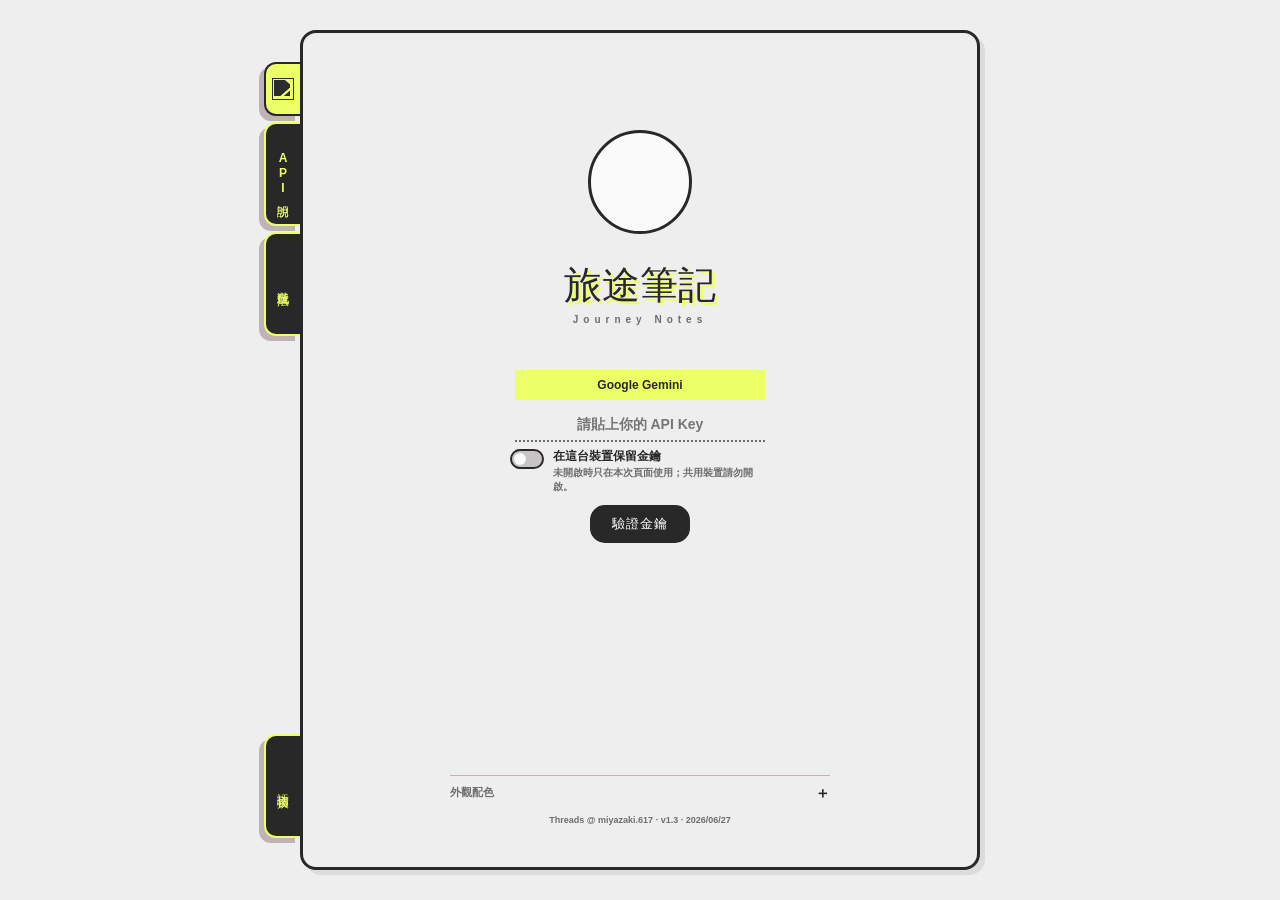
==== commit a0a7c650: "Add files via upload" ====
--- a/index.html
+++ b/index.html
@@ -46,7 +46,7 @@
             <div class="scenario-label">玩家專屬身分</div>
             <input type="text" id="mid-scen-player" class="scenario-input">
             <div class="scenario-label">轉場規則（選填）</div>
-            <textarea id="mid-scen-transition" class="scenario-input" placeholder="例如：從遊戲世界切回時視為登出並回到語音通話。" oninput="autoResize(this)"></textarea>
+            <textarea id="mid-scen-transition" class="scenario-input" placeholder="例如：切回此情境時視為夢醒。" oninput="autoResize(this)"></textarea>
             <button class="btn u-inline-007" onclick="confirmMidGameScenario()">確認建立並傳送</button>
             <button class="btn u-inline-008" onclick="document.getElementById('midgame-scen-modal').style.display='none'">取消</button>
         </div>
@@ -131,7 +131,7 @@
                             <div>
                                 <div class="memory-field-title">重點劇情</div>
                                 <p class="memory-field-hint">用 3～8 條保留目前劇情主線、最近重大轉折與當前場景狀況。</p>
-                                <textarea id="ui-story-summary" placeholder="例如：&#10;• 秀芙與三高已確認戀人關係&#10;• 目前準備進入週六現實約會" oninput="autoResize(this)" onblur="normalizeMemoryTextarea(this)"></textarea>
+                                <textarea id="ui-story-summary" placeholder="例如：&#10;• 玩家與 NPC 已確認合作關係&#10;• 目前準備前往下一個場景" oninput="autoResize(this)" onblur="normalizeMemoryTextarea(this)"></textarea>
                             </div>
                             <div class="memory-task-block">
                                 <div class="memory-field-title">任務清單</div>
@@ -145,7 +145,7 @@
                             <div>
                                 <div class="memory-field-title">整體角色關係圖</div>
                                 <p class="memory-field-hint">只記角色彼此之間的全局關係、重大承諾、界線與張力；每位 NPC 此刻對玩家的態度放在「設定 → 動態狀態」。</p>
-                                <textarea id="ui-relationship-summary" placeholder="例如：&#10;• 秀芙與三高已成為戀人&#10;• SY 知道兩人關係升溫" oninput="autoResize(this)" onblur="normalizeMemoryTextarea(this)"></textarea>
+                                <textarea id="ui-relationship-summary" placeholder="例如：&#10;• 玩家與 NPC 已建立信任&#10;• NPC 知道玩家正在承擔風險" oninput="autoResize(this)" onblur="normalizeMemoryTextarea(this)"></textarea>
                             </div>
                         </div>
                     </div>
@@ -179,26 +179,32 @@
     <p class="u-inline-020">這是一個單人 AI TRPG／劇情模擬器。你可以建立自己的角色、NPC 與世界觀，讓 AI 擔任 DM、旁白及其他角色，陪你進行冒險、戀愛、日常、懸疑或任何想玩的故事。</p>
 
     <p class="u-inline-019">2. 建立角色、NPC 與情境</p>
-    <p class="u-inline-020">進入「劇本創角」後，使用左側的「角色設定」、「情境設定」與「遊戲設定」切換不同內容。角色設定可編輯玩家與每一位 NPC 的頭像、名稱及人物資料；情境設定用來建立世界觀、身分與轉場規則。切換標籤時，尚未離開頁面的修改不會被重置。</p>
+    <p class="u-inline-020">進入「劇本創角」後，可以在角色設定、情境設定與遊戲設定之間切換。角色設定可編輯玩家與每一位 NPC 的頭像、名稱、人物資料與說話習慣；情境設定用來建立世界觀、身分、NPC 在場定位與轉場規則。只要沒有關閉網頁，切換標籤不會重置未儲存的修改。</p>
 
     <p class="u-inline-019">3. 情境生成與遊戲設定</p>
     <p class="u-inline-020">情境設定集中管理世界觀與 AI 隨機生成；遊戲設定則管理配置名稱、輸出語言、遊戲難度與備份。你可以保留人物只隨機產生情境，也可以讓 AI 將人物與情境全部隨機。生成結果會先讓你確認，不會在未套用前直接覆蓋目前內容；返回首頁時，系統會保存目前配置。</p>
 
     <p class="u-inline-019">4. 怎麼玩？</p>
-    <p class="u-inline-020">進入遊戲後，直接在下方輸入角色想說的話或想做的事。你也可以點選 AI 提供的選項。若行動具有風險，可以使用骰子按鈕進行 D20 判定；系統會依角色能力、難度與骰點決定成功或失敗。NPC 只有在劇情明確確認時才會死亡；標準模式可由劇情或「神」復活，困難模式每次死亡只有一次復活檢定，極限模式則永久死亡。</p>
-
-    <p class="u-inline-019">5. 玩家、旁白與「神」模式</p>
-    <p class="u-inline-020">一般輸入會被視為玩家角色的行動。輸入 <code>［切換旁白］</code> 可以改用場外視角安排環境、鏡頭與 NPC 行動；輸入 <code>［切換玩家］</code> 就能回到玩家角色。「神」按鈕則是創作者模式，可以直接調整場景、時間、人物或事件。神模式的內容不會被 NPC 當成玩家說出口的話。</p>
-
-    <p class="u-inline-019">6. 角色面板與冒險日誌</p>
-    <p class="u-inline-020">角色面板可以查看與修改玩家狀態、NPC、道具、Flags、任務、劇情摘要及角色關係；AI 每回合會參考這些重點資料來延續故事。面板內的冒險日誌只顯示目前這份遊戲紀錄，完整事件可以搜尋、分頁、編輯或整理，不會因摘要更新而自動消失。桌機版按「儲存」後面板會保持開啟，可點側邊標籤收回；手機版則使用「儲存並返回」。</p>
-
-    <p class="u-inline-019">7. 遊戲紀錄、配置與備份</p>
-    <p class="u-inline-020">每份遊戲紀錄都會綁定目前使用的角色配置，彼此的摘要、任務、關係與冒險日誌會分開保存。使用「另存新配置」後，該紀錄會改綁新配置；仍被遊戲紀錄使用的配置無法直接刪除，上鎖配置也不會被遊戲內修改覆蓋。資料主要保存在目前裝置的瀏覽器，不會自動同步，請定期在存檔選單使用「匯出」備份，並在更換裝置後使用「匯入」恢復。</p>
+    <p class="u-inline-020">進入遊戲後，直接在下方輸入角色想說的話或想做的事，也可以點選 AI 提供的選項。若行動具有風險，可以使用骰子按鈕進行 D20 判定；系統會依角色能力、遊戲難度與骰點決定成功或失敗。沒有具體道具時，AI 仍可依故事情境使用抽象資源推進判定，例如信任、人情、聯絡方式、線索或場景優勢。</p>
+
+    <p class="u-inline-019">5. 難度、死亡與 Game Over</p>
+    <p class="u-inline-020">標準模式適合日常與長篇劇情；困難模式會提高檢定 DC，NPC 每次死亡只有一次復活檢定；極限模式會進一步提高 DC，角色歸零會觸發 Game Over，NPC 死亡後無法復活。</p>
+
+    <p class="u-inline-019">6. 玩家、旁白與「神」模式</p>
+    <p class="u-inline-020">一般輸入會被視為玩家角色的行動。輸入 <code>［切換旁白］</code> 或 <code>［旁白］</code> 可以改用場外視角安排環境、鏡頭與 NPC 行動；此時玩家角色不會被預設為在場。輸入 <code>［切換玩家］</code> 或 <code>［玩家］</code> 即可回到玩家角色。「神」按鈕是創作者模式，可以直接調整場景、時間、人物或事件；神模式內容不會被 NPC 當成玩家說出口的話。</p>
+
+    <p class="u-inline-019">7. 角色面板、任務與冒險日誌</p>
+    <p class="u-inline-020">角色面板可以查看與修改玩家狀態、NPC、道具、Flags、任務、劇情摘要及角色關係；AI 每回合會參考這些重點資料來延續故事。冒險日誌只顯示目前這份遊戲紀錄，完整事件可以搜尋、分頁、編輯或整理。已完成或失敗的任務、重要事件與未來的成就資料不應因摘要整理而消失。</p>
+
+    <p class="u-inline-019">8. 遊戲紀錄、配置與備份</p>
+    <p class="u-inline-020">每份遊戲紀錄都會綁定當時使用的角色配置與情境配置。之後就算切換到其他配置，打開該紀錄時仍會使用它自己的綁定資料；如果在紀錄內另存新配置，該紀錄會改綁新的配置。匯入同一份備份時，系統會略過重複資料，避免產生多份相同紀錄。</p>
+
+    <p class="u-inline-019">9. 備份包含與不包含的資料</p>
+    <p class="u-inline-020">匯出備份會保存遊戲紀錄、角色配置、情境配置與角色頭像，方便換裝置或恢復進度。備份不包含 API Key。匯入備份後，會保留目前裝置原本的介面語言與外觀設定。</p>
 
     <div class="u-inline-021">
         <p class="u-inline-019">💡 AI 忘記事情怎麼辦？</p>
-        <p class="u-inline-022">打開角色面板，檢查重點劇情、任務、角色關係與 Flags 是否正確。你可以手動修正，或使用「整理摘要」重新整理目前狀態。</p>
+        <p class="u-inline-022">打開角色面板，檢查重點劇情、任務、角色關係、Flags 與動態狀態是否正確。你可以手動修正，也可以使用整理摘要功能重新整理目前狀態。</p>
 
         <p class="u-inline-019">💡 劇情重複或場景錯亂怎麼辦？</p>
         <p class="u-inline-022">先確認摘要與冒險日誌是否正確。如果 AI 仍然混淆，可以開啟「神」模式，直接說明目前場景、在場角色與接下來希望聚焦的方向。</p>
@@ -385,7 +391,7 @@
 </article>
 <article>
 <h3>2. 建立角色、NPC 與情境</h3>
-<p>進入「劇本創角」後，使用左側的「角色設定」、「情境設定」與「遊戲設定」切換不同內容。角色設定可編輯玩家與每一位 NPC 的頭像、名稱及人物資料；情境設定用來建立世界觀、身分與轉場規則。切換標籤時，尚未離開頁面的修改不會被重置。</p>
+<p>進入「劇本創角」後，可以在角色設定、情境設定與遊戲設定之間切換。角色設定可編輯玩家與每一位 NPC 的頭像、名稱、人物資料與說話習慣；情境設定用來建立世界觀、身分、NPC 在場定位與轉場規則。只要沒有關閉網頁，切換標籤不會重置未儲存的修改。</p>
 </article>
 <article>
 <h3>3. 情境生成與遊戲設定</h3>
@@ -393,23 +399,31 @@
 </article>
 <article>
 <h3>4. 怎麼玩？</h3>
-<p>進入遊戲後，直接在下方輸入角色想說的話或想做的事。你也可以點選 AI 提供的選項。若行動具有風險，可以使用骰子按鈕進行 D20 判定；系統會依角色能力、難度與骰點決定成功或失敗。NPC 只有在劇情明確確認時才會死亡；標準模式可由劇情或「神」復活，困難模式每次死亡只有一次復活檢定，極限模式則永久死亡。</p>
-</article>
-<article>
-<h3>5. 玩家、旁白與「神」模式</h3>
-<p>一般輸入會被視為玩家角色的行動。輸入 ［切換旁白］ 可以改用場外視角安排環境、鏡頭與 NPC 行動；輸入 ［切換玩家］ 就能回到玩家角色。「神」按鈕則是創作者模式，可以直接調整場景、時間、人物或事件。神模式的內容不會被 NPC 當成玩家說出口的話。</p>
-</article>
-<article>
-<h3>6. 角色面板與冒險日誌</h3>
-<p>角色面板可以查看與修改玩家狀態、NPC、道具、Flags、任務、劇情摘要及角色關係；AI 每回合會參考這些重點資料來延續故事。面板內的冒險日誌只顯示目前這份遊戲紀錄，完整事件可以搜尋、分頁、編輯或整理，不會因摘要更新而自動消失。桌機版按「儲存」後面板會保持開啟，可點側邊標籤收回；手機版則使用「儲存並返回」。</p>
-</article>
-<article>
-<h3>7. 遊戲紀錄、配置與備份</h3>
-<p>每份遊戲紀錄都會綁定目前使用的角色配置，彼此的摘要、任務、關係與冒險日誌會分開保存。使用「另存新配置」後，該紀錄會改綁新配置；仍被遊戲紀錄使用的配置無法直接刪除，上鎖配置也不會被遊戲內修改覆蓋。資料主要保存在目前裝置的瀏覽器，不會自動同步，請定期在存檔選單使用「匯出」備份，並在更換裝置後使用「匯入」恢復。</p>
+<p>進入遊戲後，直接在下方輸入角色想說的話或想做的事，也可以點選 AI 提供的選項。若行動具有風險，可以使用骰子按鈕進行 D20 判定；系統會依角色能力、遊戲難度與骰點決定成功或失敗。沒有具體道具時，AI 仍可依故事情境使用抽象資源推進判定，例如信任、人情、聯絡方式、線索或場景優勢。</p>
+</article>
+<article>
+<h3>5. 難度、死亡與 Game Over</h3>
+<p>標準模式適合日常與長篇劇情；困難模式會提高檢定 DC，NPC 每次死亡只有一次復活檢定；極限模式會進一步提高 DC，角色歸零會觸發 Game Over，NPC 死亡後無法復活。</p>
+</article>
+<article>
+<h3>6. 玩家、旁白與「神」模式</h3>
+<p>一般輸入會被視為玩家角色的行動。輸入 ［切換旁白］ 或 ［旁白］ 可以改用場外視角安排環境、鏡頭與 NPC 行動；此時玩家角色不會被預設為在場。輸入 ［切換玩家］ 或 ［玩家］ 即可回到玩家角色。「神」按鈕是創作者模式，可以直接調整場景、時間、人物或事件；神模式內容不會被 NPC 當成玩家說出口的話。</p>
+</article>
+<article>
+<h3>7. 角色面板、任務與冒險日誌</h3>
+<p>角色面板可以查看與修改玩家狀態、NPC、道具、Flags、任務、劇情摘要及角色關係；AI 每回合會參考這些重點資料來延續故事。冒險日誌只顯示目前這份遊戲紀錄，完整事件可以搜尋、分頁、編輯或整理。已完成或失敗的任務、重要事件與未來的成就資料不應因摘要整理而消失。</p>
+</article>
+<article>
+<h3>8. 遊戲紀錄、配置與備份</h3>
+<p>每份遊戲紀錄都會綁定當時使用的角色配置與情境配置。之後就算切換到其他配置，打開該紀錄時仍會使用它自己的綁定資料；如果在紀錄內另存新配置，該紀錄會改綁新的配置。匯入同一份備份時，系統會略過重複資料，避免產生多份相同紀錄。</p>
+</article>
+<article>
+<h3>9. 備份包含與不包含的資料</h3>
+<p>匯出備份會保存遊戲紀錄、角色配置、情境配置與角色頭像，方便換裝置或恢復進度。備份不包含 API Key。匯入備份後，會保留目前裝置原本的介面語言與外觀設定。</p>
 </article>
 <article>
 <h3>💡 AI 忘記事情怎麼辦？</h3>
-<p>打開角色面板，檢查重點劇情、任務、角色關係與 Flags 是否正確。你可以手動修正，或使用「整理摘要」重新整理目前狀態。</p>
+<p>打開角色面板，檢查重點劇情、任務、角色關係、Flags 與動態狀態是否正確。你可以手動修正，也可以使用整理摘要功能重新整理目前狀態。</p>
 </article>
 <article>
 <h3>💡 劇情重複或場景錯亂怎麼辦？</h3>
@@ -507,7 +521,7 @@
                                 </select>
                             </label>
                         </div>
-                        <p class="desktop-game-difficulty-note">困難模式：檢定 DC +2，NPC 每次死亡只有一次復活檢定。極限模式：檢定 DC +4，歸零必定 Game Over，NPC 死亡後無法復活。</p>
+                        <p class="desktop-game-difficulty-note">困難模式：檢定 DC +2，NPC 每次死亡只有一次復活檢定。極限模式：檢定 DC +3，歸零必定 Game Over，NPC 死亡後無法復活。</p>
  <div class="desktop-game-management-actions">
  <button type="button" onclick="saveCurrentPreset()">儲存配置</button>
  <button type="button" onclick="saveAsNewPreset()">另存新配置</button>
@@ -531,7 +545,7 @@
                                 <input type="file" id="preset-import-input" accept=".json,application/json" onchange="importPresetConfig(this)" hidden class="hidden-file-input">
                             </div>
                         </div>
-                        <p class="desktop-game-autosave-note">角色與情境的修改會保留，返回大廳時自動儲存目前配置。</p>
+                        <p class="desktop-game-autosave-note"></p>
                     </div>
                 </section>
             </div>
@@ -622,7 +636,7 @@
                         <option value="nightmare">極限模式</option>
                     </select>
                 </div>
-                <p class="game-difficulty-note">困難模式：檢定 DC +2，NPC 每次死亡只有一次復活檢定，失敗後永久死亡。極限模式：檢定 DC +4，歸零必定 Game Over，NPC 死亡後無法復活。</p>
+                <p class="game-difficulty-note">困難模式：檢定 DC +2，NPC 每次死亡只有一次復活檢定，失敗後永久死亡。極限模式：檢定 DC +3，歸零必定 Game Over，NPC 死亡後無法復活。</p>
                 
             </div>
 
--- a/style.css
+++ b/style.css
@@ -363,11 +363,19 @@
         .scroll-row { display: flex; gap: 8px; align-items: center; width: 100%; overflow-x: auto; padding-bottom: 4px; scrollbar-width: none; -ms-overflow-style: none; justify-content: flex-start; }
         .spacer { flex-grow: 1; min-width: 10px; }
 
-        .white-accent { color: var(--text-main); font-weight: 900; background: var(--accent-neon); padding: 2px 6px; border-radius: 4px; border: none; }
-        .red-accent { color: #fff; font-weight: 900; background: #ff4444; padding: 2px 6px; border-radius: 4px; border: none; }
-        .purple-accent { color: #fff; font-weight: 900; background: #9b59b6; padding: 2px 6px; border-radius: 4px; border: none; }
+.red-accent { color: #fff; font-weight: 900; background: #ff4444; padding: 2px 6px; border-radius: 4px; border: none; }
+.purple-accent { color: #fff; font-weight: 900; background: #9b59b6; padding: 2px 6px; border-radius: 4px; border: none; }
 
         select.btn-location, .game-model-select { white-space: nowrap; flex-shrink: 0; background: var(--card-bg); padding: 6px 12px; border-radius: 8px; border: 2px solid var(--border-dark); font-size: 12px; font-weight: 800; color: var(--text-main); cursor: pointer; }
+#btn-location.btn-location {
+  width: 150px;
+  max-width: 40vw;
+  height: 26px;
+  padding: 3px 30px 3px 10px;
+  box-sizing: border-box;
+  overflow: hidden;
+  text-overflow: ellipsis;
+}
 
         .game-model-select { max-width: 130px; text-overflow: ellipsis; overflow: hidden; }
 
@@ -452,6 +460,7 @@
             margin: 0;
         }
         input[type=number] {
+            appearance: textfield;
             -moz-appearance: textfield;
         }
 
@@ -836,13 +845,13 @@
 }
 
 .game-model-select {
-width: 86px;
-max-width: 86px;
-min-height: 30px;
-padding: 4px 8px;
-border-width: 2px;
-border-radius: 8px;
-font-size: 11px;
+  width: 100px;       /* 左右長度 */
+  max-width: 100px;   /* 跟 width 一樣 */
+  min-height: 26px;   /* 上下高度 */
+  padding: 4px 8px;   /* 內距 */
+  border-width: 2px;
+  border-radius: 8px;
+  font-size: 11px;
 }
         #status-summary-display {
             border-top: 3px solid var(--border-dark);
@@ -954,9 +963,6 @@
             font-size: inherit;
             font-weight: inherit;
             line-height: inherit;
-        }
-        .npc-affection-heart {
-            display: none;
         }
         .npc-affection.affection-hostile { background: #3f3f46; }
         .npc-affection.affection-low { background: #8d4751; }
@@ -1144,7 +1150,6 @@
         #edit-scen-npcs-\24 \7b idx\7d  { margin-bottom:10px; }
         .u-inline-076 { font-size:12px; color:var(--text-sub); }
         .u-inline-077 { text-align:center; color:var(--text-sub); font-size:13px; font-weight:bold; }
-        .u-inline-078 { margin-top:5px; }
         /* ===== End consolidated inline styles ===== */
 
 
@@ -1695,11 +1700,9 @@
                 display: flex; flex-direction: column; justify-content: center; gap: 8px;
                 background: var(--card-bg); box-shadow: 4px 4px 0 var(--accent-neon);
             }
-            .desktop-game-card-label { color: #808080; font-size: 12px; font-weight: 900; letter-spacing: 1px; }
-            .desktop-game-card strong { font-size: 28px; }
-            #desktop-game-summary { color: var(--text-sub); font-size: 13px; font-weight: 800; }
-
-            #desktop-config-editor {
+.desktop-game-card strong { font-size: 28px; }
+
+#desktop-config-editor {
                 display: none; flex: 0 1 680px; width: min(680px, 48vw);
                 height: calc(100dvh - 60px); min-width: 430px;
                 padding: 26px 28px 30px; overflow-y: auto; overscroll-behavior: contain;
@@ -2487,16 +2490,6 @@
 border-color: var(--text-sub);
 }
 
-.character-test-row-top {
-width: 100%;
-margin: 10px 0 4px;
-}
-
-.character-test-btn {
-width: fit-content;
-padding: 8px 12px;
-}
-
 .character-test-output {
 margin: 0;
 padding: 9px 11px;
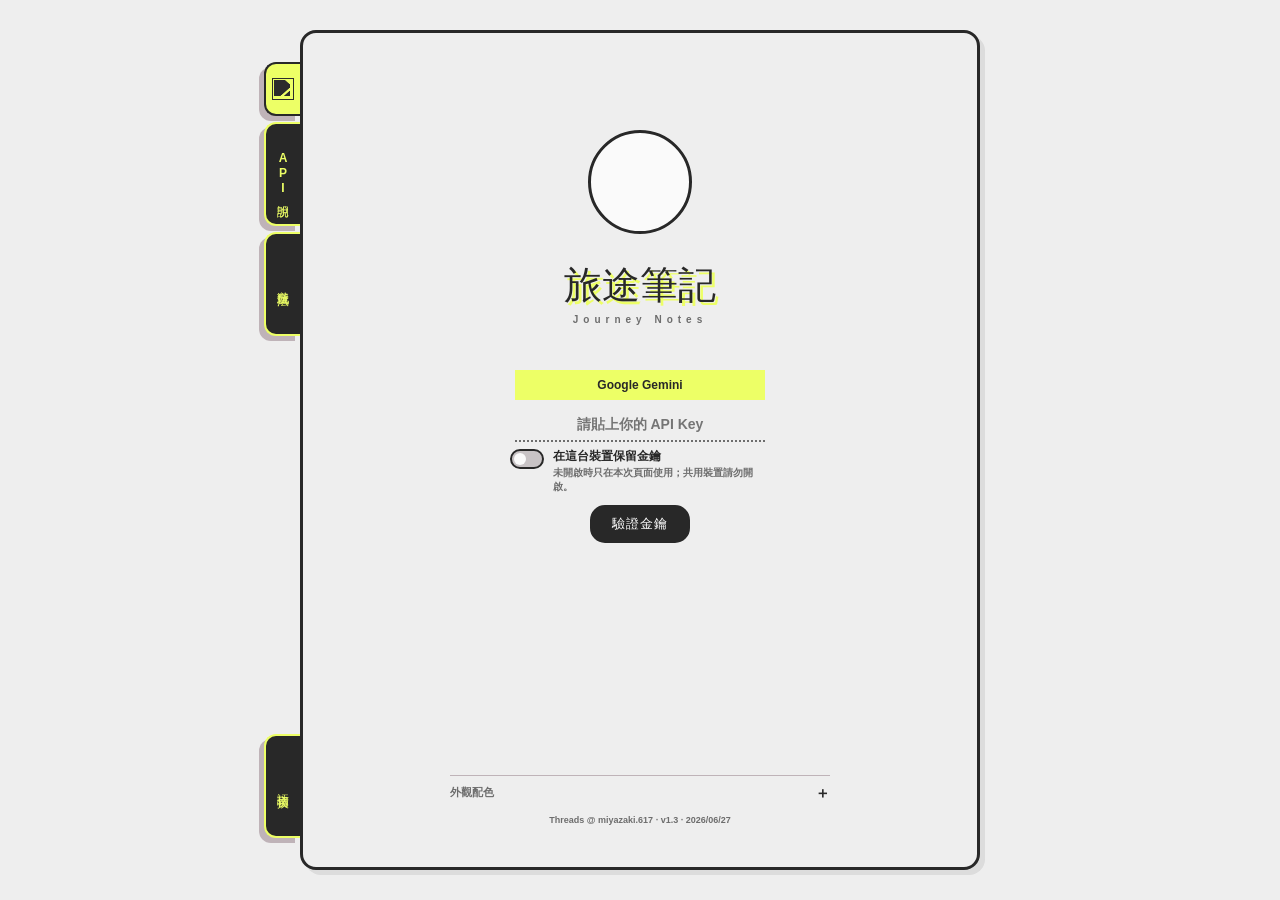
==== commit ebca6984: "Add files via upload" ====
--- a/index.html
+++ b/index.html
@@ -366,7 +366,7 @@
 </article>
 <article>
 <h3>5. 驗證失敗時</h3>
-<p>請先確認服務商與金鑰來源一致，再檢查金鑰是否完整貼上、是否有多餘空白、帳號是否已開通 API 權限。OpenRouter 模型清單會依帳號與服務狀態變動。</p>
+<p>請先確認服務商與金鑰來源一致，再檢查金鑰是否完整貼上、是否有多餘空白、帳號是否已開通 API 權限。模型清單會依帳號與服務狀態變動。</p>
 </article>
 <article>
 <h3>6. 使用量與隱私</h3>
@@ -545,7 +545,7 @@
                                 <input type="file" id="preset-import-input" accept=".json,application/json" onchange="importPresetConfig(this)" hidden class="hidden-file-input">
                             </div>
                         </div>
-                        <p class="desktop-game-autosave-note"></p>
+                        <p class="desktop-game-autosave-note">角色與情境的修改會保留，返回首頁時自動儲存目前配置。</p>
                     </div>
                 </section>
             </div>
@@ -731,19 +731,7 @@
         </div>
     </div>
 
-    <div id="journal-edit-modal" class="modal-overlay">
-        <div id="journal-edit-content">
-            <h3>編輯單筆冒險紀錄</h3>
-            <textarea id="journal-edit-text" aria-label="冒險紀錄內容"></textarea>
-            <div class="journal-edit-actions">
-                <button class="btn" onclick="saveJournalEntryEdit()">儲存</button>
-                <button class="btn" onclick="deleteJournalEntryEdit()">刪除此筆</button>
-                <button class="btn" onclick="closeJournalEntryEditor()">取消</button>
-            </div>
-        </div>
-    </div>
-
-    <div id="game-container">
+ <div id="game-container">
         
         <div id="floating-menu-btn" onclick="toggleStatusPanel()" role="button" tabindex="0" aria-label="開啟或收回角色面板">角色面板</div>
 
@@ -758,7 +746,7 @@
             </div>
             <div class="scroll-row">
                 <select id="btn-location" class="btn-location" onchange="changeScenario(this.value)"></select>
-                <button class="mini-add-btn" onclick="openMidGameScenarioModal()">+ 新情境</button>
+                <button class="mini-add-btn" onclick="addMidGameScenarioAndEdit()">+ 新情境</button>
                 <button id="creator-mode-btn" class="mini-add-btn creator-mode-btn" type="button" onclick="toggleCreatorInputMode()" aria-pressed="false" title="切換持續創作者指令模式">神</button>
                 
                 <div class="spacer"></div>
--- a/style.css
+++ b/style.css
@@ -301,17 +301,16 @@
         .journal-meta { margin-bottom: 10px; color: var(--text-sub); font-size: 12px; font-weight: 800; }
         .journal-entry-list { display: grid; gap: 9px; min-width: 0; }
         .journal-empty { padding: 20px 14px; border: 2px dashed #aaa; border-radius: 10px; color: var(--text-sub); text-align: center; font-size: 13px; font-weight: 800; }
-        .journal-entry { display: grid; grid-template-columns: 42px minmax(0, 1fr) auto; align-items: start; gap: 9px; padding: 11px 12px; border: 2px solid var(--border-dark); border-radius: 9px; background: var(--card-bg); box-shadow: 2px 2px 0 var(--accent-neon); min-width: 0; }
+ .journal-entry { display: grid; grid-template-columns: 42px minmax(0, 1fr) auto auto; align-items: start; gap: 9px; padding: 11px 12px; border: 2px solid var(--border-dark); border-radius: 9px; background: var(--card-bg); box-shadow: 2px 2px 0 var(--accent-neon); min-width: 0; }
         .journal-entry-index { color: var(--text-sub); font-size: 11px; font-weight: 900; padding-top: 3px; }
         .journal-entry-text { min-width: 0; white-space: pre-wrap; overflow-wrap: anywhere; color: var(--text-main); font-size: 14px; font-weight: 700; line-height: 1.6; }
-        .journal-entry-edit { width: auto; padding: 6px 9px; border: 2px solid var(--border-dark); border-radius: 7px; background: var(--card-bg); color: var(--text-main); font-size: 11px; font-weight: 900; }
+ .journal-entry-inline-input { width: 100%; padding: 0; border: 0; background: transparent; resize: none; outline: none; box-shadow: none; font-family: inherit; }
+ .journal-entry-inline-input:focus { padding: 6px 8px; border: 1px dashed var(--text-sub); border-radius: 6px; background: color-mix(in srgb, var(--card-bg) 76%, white); }
+ .journal-entry-delete { width: 24px; height: 24px; padding: 0; border: 0; border-radius: 0; background: transparent; color: #ff3344; font-size: 18px; font-weight: 900; line-height: 1; cursor: pointer; align-self: center; }
+ .journal-entry-delete:hover, .journal-entry-delete:focus-visible { color: var(--text-main); background: var(--accent-neon); outline: none; }
 .journal-pagination { display: grid; grid-template-columns: auto minmax(110px, 1fr) auto; align-items: center; gap: 8px; margin: 14px 0; }
 .journal-pagination[hidden] { display: none; }
 .journal-pagination span { text-align: center; color: var(--text-main); font-size: 12px; font-weight: 900; }
-#journal-edit-content { width: min(92vw, 520px); margin: auto; padding: 16px; background: var(--paper-bg); border: 3px solid var(--border-dark); border-radius: 12px; }
-        #journal-edit-text { width: 100%; min-height: 180px; max-height: 50dvh; overflow-y: auto; resize: vertical; padding: 12px; border: 2px solid var(--border-dark); border-radius: 8px; background: var(--card-bg); color: var(--text-main); font-size: 16px; line-height: 1.6; font-weight: 700; }
-        .journal-edit-actions { display: flex; flex-wrap: wrap; gap: 8px; margin-top: 10px; }
-        .journal-edit-actions .btn { flex: 1 1 100px; }
         .inline-journal-host:empty { display: none; }
         #status-page-log.journal-inline-open .memory-brief-card { display: none; }
         #journal-screen.journal-screen-embedded {
@@ -324,8 +323,7 @@
         #journal-screen.journal-screen-embedded .journal-toolbar { grid-template-columns: 1fr; }
         #journal-screen.journal-screen-embedded #journal-save-select,
         #journal-screen.journal-screen-embedded #journal-close-btn { display: none; }
-        #journal-screen.journal-screen-embedded .journal-entry { grid-template-columns: 32px minmax(0, 1fr); }
-        #journal-screen.journal-screen-embedded .journal-entry-edit { grid-column: 2; justify-self: start; }
+#journal-screen.journal-screen-embedded .journal-entry { grid-template-columns: 32px minmax(0, 1fr) auto auto; }
         #journal-screen.journal-screen-embedded .journal-pagination { grid-template-columns: auto minmax(90px, 1fr) auto; }
 
 
@@ -370,7 +368,7 @@
 #btn-location.btn-location {
   width: 150px;
   max-width: 40vw;
-  height: 26px;
+  height: 27px;
   padding: 3px 30px 3px 10px;
   box-sizing: border-box;
   overflow: hidden;
@@ -2238,11 +2236,9 @@
             .journal-header { align-items: flex-start; }
             .journal-header h2 { font-size: 24px; }
             .journal-toolbar { grid-template-columns: 1fr; }
-            .journal-entry { grid-template-columns: 32px minmax(0, 1fr); }
-            .journal-entry-edit { grid-column: 2; justify-self: start; }
+.journal-entry { grid-template-columns: 32px minmax(0, 1fr) auto auto; }
             .journal-entry-text { font-size: 15px; line-height: 1.65; }
             .journal-pagination { grid-template-columns: 1fr 1.2fr 1fr; }
-            #journal-edit-content { width: calc(100vw - 16px); }
 
 .modal-header-sticky {
                 margin-bottom: 0px;
@@ -2364,7 +2360,7 @@
 
 .game-difficulty-row { grid-template-columns: 1fr; gap: 6px; }
 
-input:not([type="checkbox"]):not([type="radio"]), textarea, select { font-size: 16px !important; }
+input:not([type="checkbox"]):not([type="radio"]), textarea, select:not(#btn-location) { font-size: 14px !important; }
             #player-input { font-size: 16px !important; }
             html, body { width: 100%; max-width: 100%; overflow-x: hidden !important; }
             #game-container, #status-bar, .top-row, .scroll-row, #dialogue-box, #input-area,
@@ -2530,10 +2526,6 @@
 appearance: none;
 }
 
-.journal-entry-edit {
-align-self: center;
-}
-
 .journal-entry-important {
 box-shadow: 2px 2px 0 var(--accent-neon);
 }
@@ -2690,3 +2682,9 @@
 margin: -35px 0 10px;
 }
 }
+#inline-journal-toggle-btn.is-open {
+  background: var(--accent-neon);
+  color: var(--border-dark);
+  box-shadow: 4px 4px 0 var(--border-dark);
+  transform: translate(-2px, -2px);
+}
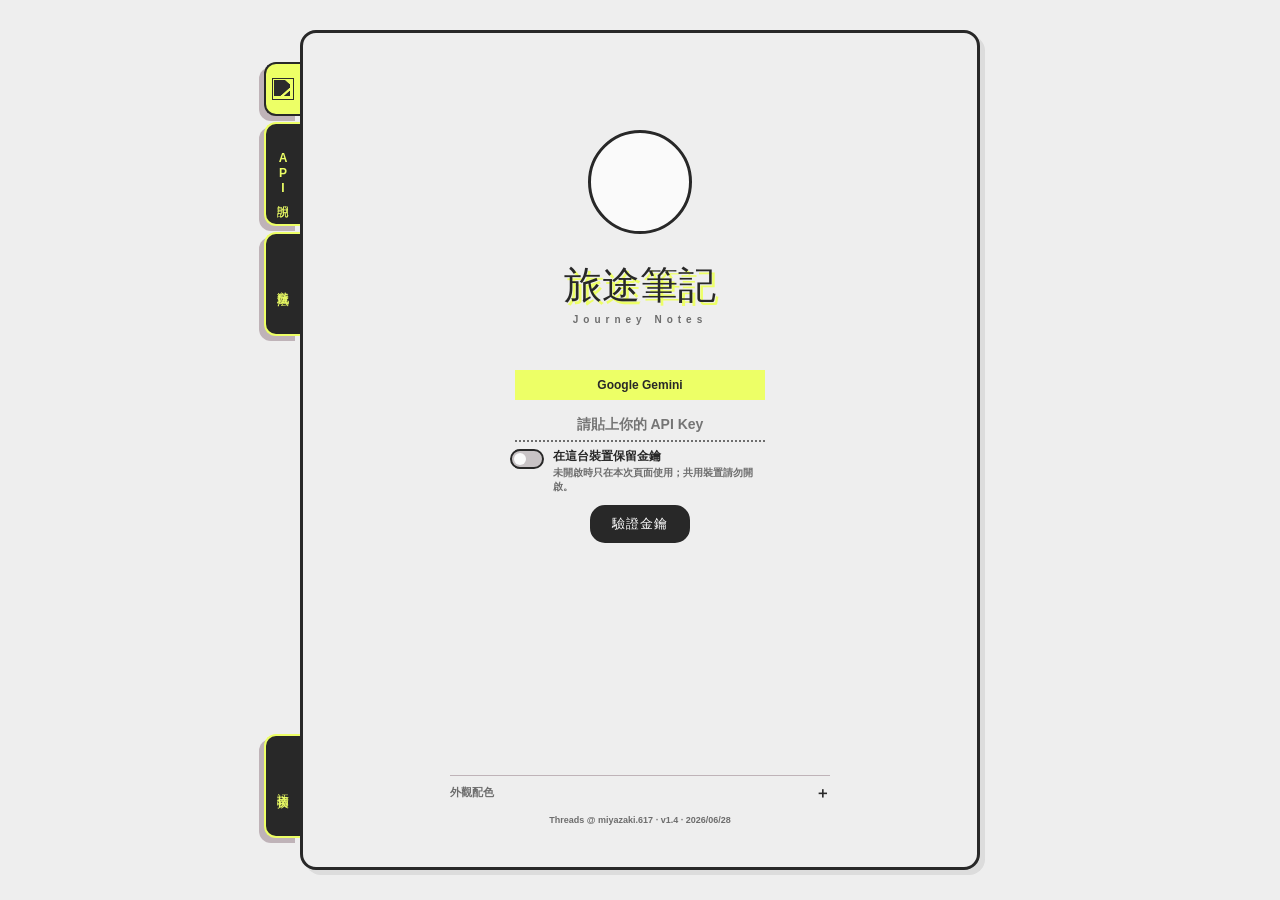
==== commit 01b61730: "Add files via upload" ====
--- a/index.html
+++ b/index.html
@@ -57,7 +57,7 @@
             <div class="modal-header-sticky">
                 <h3 class="u-inline-005">玩家狀態與面板</h3>
                 <div class="u-inline-009">
-                    <button class="btn u-inline-010" onclick="saveAsNewPresetFromModal()">另存新配置</button>
+                    <button class="btn u-inline-010" onclick="saveAsNewGameFile()">另存新檔</button>
                     <button id="status-save-btn" class="btn u-inline-011" onclick="saveStatusModal()">儲存並返回</button>
                     <button class="status-panel-close" type="button" onclick="collapseStatusPanel()" aria-label="關閉角色面板" title="關閉角色面板">×</button>
                 </div>
@@ -197,7 +197,7 @@
     <p class="u-inline-020">角色面板可以查看與修改玩家狀態、NPC、道具、Flags、任務、劇情摘要及角色關係；AI 每回合會參考這些重點資料來延續故事。冒險日誌只顯示目前這份遊戲紀錄，完整事件可以搜尋、分頁、編輯或整理。已完成或失敗的任務、重要事件與未來的成就資料不應因摘要整理而消失。</p>
 
     <p class="u-inline-019">8. 遊戲紀錄、配置與備份</p>
-    <p class="u-inline-020">每份遊戲紀錄都會綁定當時使用的角色配置與情境配置。之後就算切換到其他配置，打開該紀錄時仍會使用它自己的綁定資料；如果在紀錄內另存新配置，該紀錄會改綁新的配置。匯入同一份備份時，系統會略過重複資料，避免產生多份相同紀錄。</p>
+    <p class="u-inline-020">每份遊戲紀錄只綁定一份配置。儲存配置只更新目前配置；另存配置只備份配置，不會改綁遊戲紀錄；另存新檔會複製目前遊戲紀錄並建立專屬配置。</p>
 
     <p class="u-inline-019">9. 備份包含與不包含的資料</p>
     <p class="u-inline-020">匯出備份會保存遊戲紀錄、角色配置、情境配置與角色頭像，方便換裝置或恢復進度。備份不包含 API Key。匯入備份後，會保留目前裝置原本的介面語言與外觀設定。</p>
@@ -339,7 +339,7 @@
 <option value="ja">日本語</option>
 </select>
 </label>
-<p class="setup-version"> Threads @ miyazaki.617 · v1.3 · 2026/06/27</p>
+<p class="setup-version"> Threads @ miyazaki.617 · v1.4 · 2026/06/28</p>
 </div>
 </section>
 
@@ -415,7 +415,7 @@
 </article>
 <article>
 <h3>8. 遊戲紀錄、配置與備份</h3>
-<p>每份遊戲紀錄都會綁定當時使用的角色配置與情境配置。之後就算切換到其他配置，打開該紀錄時仍會使用它自己的綁定資料；如果在紀錄內另存新配置，該紀錄會改綁新的配置。匯入同一份備份時，系統會略過重複資料，避免產生多份相同紀錄。</p>
+<p>每份遊戲紀錄只綁定一份配置。儲存配置只更新目前配置；另存配置只備份配置，不會改綁遊戲紀錄；另存新檔會複製目前遊戲紀錄並建立專屬配置。</p>
 </article>
 <article>
 <h3>9. 備份包含與不包含的資料</h3>
@@ -524,7 +524,7 @@
                         <p class="desktop-game-difficulty-note">困難模式：檢定 DC +2，NPC 每次死亡只有一次復活檢定。極限模式：檢定 DC +3，歸零必定 Game Over，NPC 死亡後無法復活。</p>
  <div class="desktop-game-management-actions">
  <button type="button" onclick="saveCurrentPreset()">儲存配置</button>
- <button type="button" onclick="saveAsNewPreset()">另存新配置</button>
+ <button type="button" onclick="saveAsNewPreset()">另存配置</button>
  <div class="desktop-preset-bulk-toolbar">
  <label><input type="checkbox" id="preset-delete-select-all" onchange="togglePresetDeleteSelectAll(this.checked)"> 全選</label>
  <button type="button" class="danger" onclick="deleteSelectedPresets()">刪除選取配置</button>
@@ -658,8 +658,8 @@
             <button class="btn" onclick="restoreDefaultPreset()">清空欄位</button>
         </div>
         <div class="action-buttons u-inline-051">
-            <button class="btn u-inline-052" onclick="saveCurrentPreset()">儲存變更</button>
-            <button class="btn" onclick="saveAsNewPreset()">另存新檔</button>
+            <button class="btn u-inline-052" onclick="saveCurrentPreset()">儲存配置</button>
+            <button class="btn" onclick="saveAsNewPreset()">另存配置</button>
             <button class="btn" onclick="exportCurrentPreset()">匯出目前配置</button>
             <button class="btn" onclick="document.getElementById('preset-import-input').click()">匯入配置</button>
         </div>
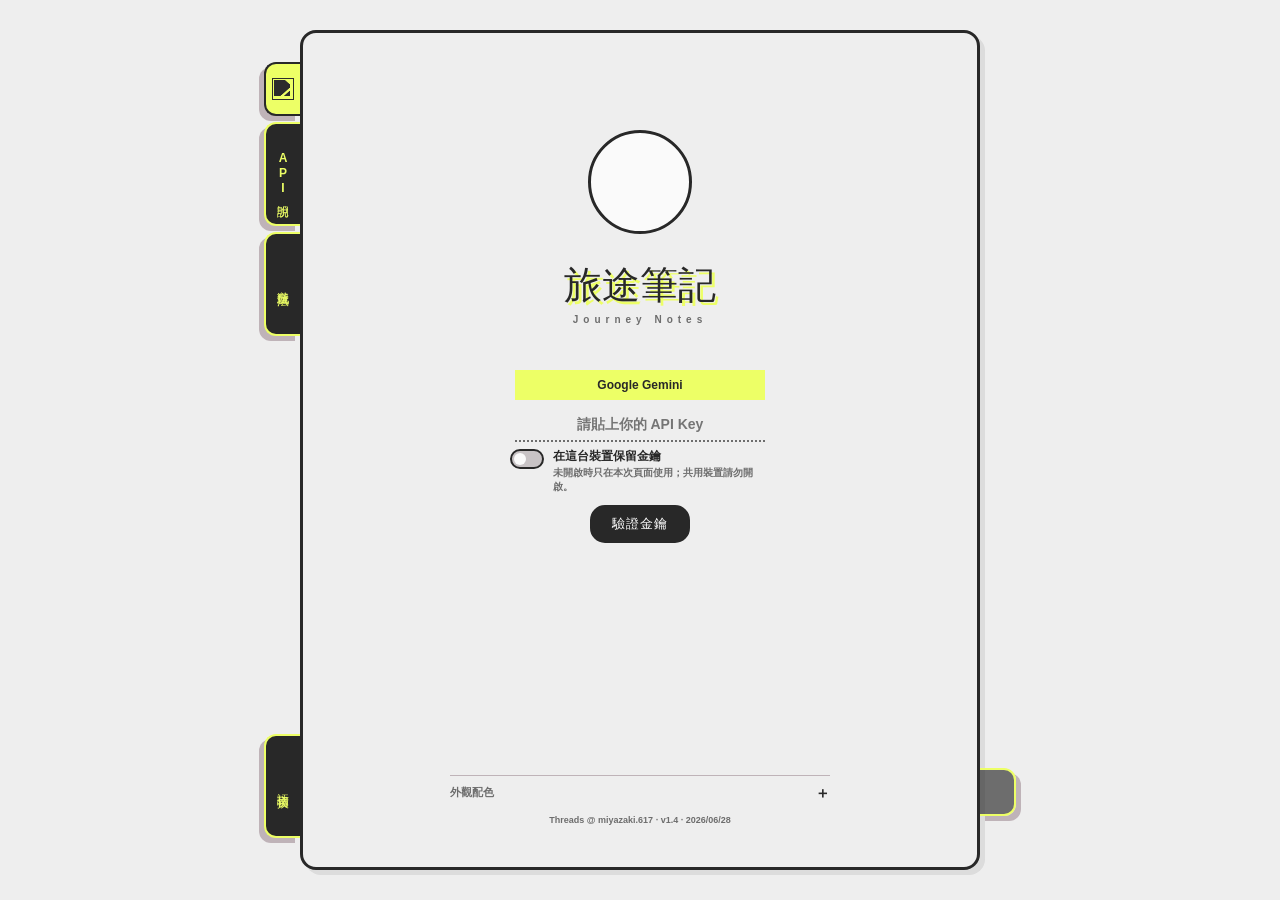
==== commit 62aef13d: "Add files via upload" ====
--- a/index.html
+++ b/index.html
@@ -266,6 +266,21 @@
 <button type="button" class="setup-side-tab setup-side-language" data-side-label="語言切換" data-no-i18n onclick="cycleUiLanguageFromHome()">語言切換</button>
 </nav>
 
+<div id="home-update-widget" class="home-update-widget">
+<button id="home-update-tab" class="home-update-tab" type="button" onclick="toggleHomeUpdateNotes()" aria-label="更新內容" aria-expanded="false"></button>
+<aside id="home-update-drawer" class="home-update-drawer" aria-label="更新內容">
+<button class="home-update-close" type="button" onclick="toggleHomeUpdateNotes(false)" aria-label="關閉更新內容">×</button>
+<p class="home-update-kicker">v1.4 更新</p>
+<h3>更新內容</h3>
+<ul>
+<li>角色配置與遊戲紀錄綁定後，角色資料會雙向同步。</li>
+<li>遊戲內角色面板與角色配置頁共用好感度等角色設定。</li>
+<li>匯出記憶紀錄會保存遊戲紀錄、角色配置、情境配置與角色頭像，不包含 API Key。</li>
+<li>修正選擇存檔畫面部分文字切換語言時未更新的問題。</li>
+</ul>
+</aside>
+</div>
+
 <main class="setup-home-panel" aria-label="TRPG模擬器首頁">
 <section class="setup-home-view active" data-home-view="main">
 <img id="setup-pic" src="[data-uri]" title="點擊上傳首頁照片" onclick="document.getElementById('pic-input').click();">
@@ -419,7 +434,7 @@
 </article>
 <article>
 <h3>9. 備份包含與不包含的資料</h3>
-<p>匯出備份會保存遊戲紀錄、角色配置、情境配置與角色頭像，方便換裝置或恢復進度。備份不包含 API Key。匯入備份後，會保留目前裝置原本的介面語言與外觀設定。</p>
+<p>匯出記憶紀錄會保存遊戲紀錄、角色配置、情境配置與角色頭像，方便換裝置或恢復進度。備份不包含 API Key。匯入備份後，會保留目前裝置原本的介面語言與外觀設定。</p>
 </article>
 <article>
 <h3>💡 AI 忘記事情怎麼辦？</h3>
--- a/style.css
+++ b/style.css
@@ -53,7 +53,117 @@
 .setup-info-view p { margin: 0; color: var(--text-main); font-size: 13px; line-height: 1.7; font-weight: 700; }
 .setup-info-lead { margin-bottom: 16px; color: var(--text-sub); font-weight: 800; }
 
-        h2 { color: var(--text-main); text-shadow: 0 0 12px #fff, 3px 3px 0px var(--accent-neon); margin-bottom: 8px; font-weight: 900; text-align: center; }
+.home-update-widget {
+position: absolute;
+right: 12px;
+bottom: 74px;
+z-index: 6;
+}
+
+.home-update-tab {
+position: absolute;
+right: 0;
+bottom: 0;
+width: 34px;
+max-width: none;
+height: 46px;
+border: 2px solid var(--accent-neon);
+border-radius: 12px;
+background: var(--text-sub);
+background-color: var(--text-sub);
+box-shadow: 4px 4px 0 var(--accent-gray);
+opacity: 1;
+cursor: pointer;
+transition: transform 0.16s ease, box-shadow 0.16s ease, background 0.16s ease;
+}
+
+.home-update-tab:hover,
+.home-update-tab:focus-visible,
+.home-update-widget.open .home-update-tab {
+background: var(--text-sub);
+box-shadow: 5px 5px 0 var(--accent-gray);
+outline: none;
+transform: translate(-1px, -1px);
+}
+
+.home-update-drawer {
+position: absolute;
+right: 0;
+bottom: 56px;
+width: min(300px, calc(100vw - 44px));
+max-height: min(360px, calc(100dvh - 120px));
+padding: 18px 18px 16px;
+border: 3px solid var(--accent-neon);
+border-radius: 16px;
+background: var(--paper-bg);
+box-shadow: 6px 6px 0 rgba(40, 40, 40, 0.12);
+backdrop-filter: none;
+-webkit-backdrop-filter: none;
+color: var(--text-main);
+opacity: 0;
+pointer-events: none;
+transform: translateY(10px) scale(0.98);
+transition: opacity 0.16s ease, transform 0.16s ease;
+}
+
+.home-update-widget.open .home-update-drawer {
+opacity: 1;
+pointer-events: auto;
+transform: translateY(0) scale(1);
+}
+
+.home-update-close {
+position: absolute;
+top: 8px;
+right: 10px;
+width: 24px;
+height: 24px;
+border: 0;
+background: transparent;
+color: var(--text-sub);
+font-size: 24px;
+font-weight: 900;
+line-height: 1;
+cursor: pointer;
+}
+
+.home-update-close:hover,
+.home-update-close:focus-visible {
+color: var(--text-main);
+outline: none;
+}
+
+.home-update-kicker {
+margin: 0 0 6px;
+color: var(--text-sub);
+font-size: 11px;
+font-weight: 900;
+letter-spacing: 1px;
+text-align: left;
+}
+
+.home-update-drawer h3 {
+margin: 0 28px 10px 0;
+font-size: 18px;
+text-align: left;
+text-shadow: 2px 2px 0 var(--accent-neon);
+}
+
+.home-update-drawer ul {
+margin: 0;
+padding-left: 18px;
+display: grid;
+gap: 8px;
+}
+
+.home-update-drawer li {
+color: var(--text-main);
+font-size: 12px;
+font-weight: 800;
+line-height: 1.65;
+}
+
+h2 { color: var(--text-main); text-shadow: 0 0 12px #fff, 3px 3px 0px var(--accent-neon); margin-bottom: 8px; font-weight: 900; text-align: center; }
 
         .key-input, .model-select, .scenario-input { background: var(--card-bg); border: 2px solid var(--border-dark); padding: 14px; border-radius: 8px; color: var(--text-main); width: 100%; text-align: left; font-size: 14px; margin-bottom: 15px; transition: all 0.2s; font-weight: 600; }
         .key-input { text-align: center; max-width: 400px; }
@@ -2360,8 +2470,8 @@
 
 .game-difficulty-row { grid-template-columns: 1fr; gap: 6px; }
 
-input:not([type="checkbox"]):not([type="radio"]), textarea, select:not(#btn-location) { font-size: 14px !important; }
-            #player-input { font-size: 16px !important; }
+input:not([type="checkbox"]):not([type="radio"]), textarea, select:not(#btn-location) { font-size: 14px; }
+            #player-input { font-size: 16px; }
             html, body { width: 100%; max-width: 100%; overflow-x: hidden !important; }
             #game-container, #status-bar, .top-row, .scroll-row, #dialogue-box, #input-area,
             #status-modal, #status-modal-content, #status-modal-content > .u-inline-012,
@@ -2372,11 +2482,16 @@
             .u-inline-059 { display: none; }
             #input-area { display: grid; grid-template-columns: minmax(0, 1fr) auto auto; width: 100%; }
             #player-input { min-width: 0; width: 100%; }
-            .key-input:focus, .model-select:focus, .scenario-input:focus, #player-input:focus { transform: none !important; box-shadow: 2px 2px 0 var(--accent-neon); }
-            #status-modal { overflow-y: auto !important; overflow-x: hidden !important; touch-action: pan-y; -webkit-overflow-scrolling: touch; }
-            #status-modal-content { width: 100% !important; max-height: none !important; min-height: calc(100dvh - 16px); margin: 0 auto !important; overflow: visible !important; box-shadow: none !important; }
-            #status-modal-content > .u-inline-012 { flex: none !important; min-height: auto !important; overflow: visible !important; touch-action: pan-y; }
-            #status-page-settings textarea { overflow-y: hidden !important; resize: none !important; }
+.key-input:focus, .model-select:focus, .scenario-input:focus, #player-input:focus { transform: none; box-shadow: 2px 2px 0 var(--accent-neon); }
+#status-modal { overflow-y: auto !important; overflow-x: hidden !important; touch-action: pan-y; -webkit-overflow-scrolling: touch; }
+#status-modal-content { width: 100% !important; max-height: none !important; min-height: calc(100dvh - 16px); margin: 0 auto !important; overflow: visible !important; box-shadow: none !important; }
+#status-modal-content > .u-inline-012 { flex: none !important; min-height: auto !important; overflow: visible !important; touch-action: pan-y; }
+#status-page-settings textarea { overflow-y: hidden !important; resize: none !important; }
+#status-modal input:not([type="checkbox"]):not([type="radio"]),
+#status-modal textarea,
+#status-modal select {
+font-size: 16px;
+}
 }
 
 /* =========================================================
@@ -2688,3 +2803,54 @@
   box-shadow: 4px 4px 0 var(--border-dark);
   transform: translate(-2px, -2px);
 }
+
+@media (max-width: 1099px) {
+.home-update-widget {
+top: 72px;
+right: 16px;
+bottom: auto;
+width: 34px;
+height: 46px;
+z-index: 8;
+}
+
+.home-update-tab {
+top: 0;
+bottom: auto;
+}
+
+.home-update-drawer {
+top: 56px;
+right: 0;
+bottom: auto;
+}
+}
+
+@media (min-width: 1100px) {
+.home-update-widget {
+right: 0;
+bottom: 54px;
+width: 0;
+height: 0;
+z-index: 4;
+}
+
+.home-update-tab {
+right: -36px;
+bottom: 0;
+width: 36px;
+height: 48px;
+border-left: 0;
+border-radius: 0 12px 12px 0;
+box-shadow: 5px 5px 0 var(--accent-gray);
+}
+
+.home-update-drawer {
+right: auto;
+left: 40px;
+bottom: -54px;
+width: min(300px, calc((100vw - 680px) / 2 - 48px));
+max-height: min(420px, calc(100dvh - 120px));
+border-radius: 16px;
+}
+}
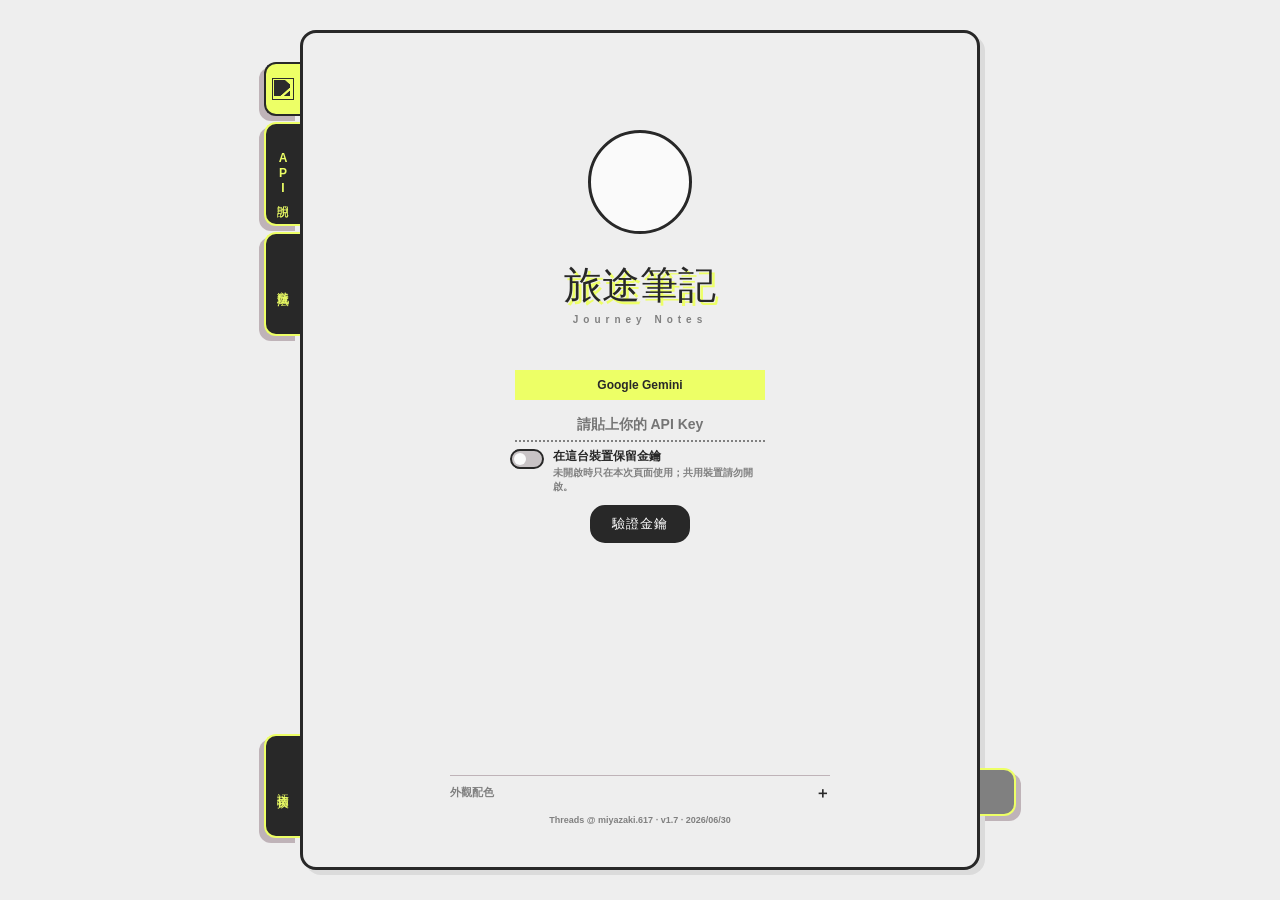
==== commit 962b5b7c: "Add files via upload" ====
--- a/index.html
+++ b/index.html
@@ -209,6 +209,15 @@
         <p class="u-inline-019">💡 劇情重複或場景錯亂怎麼辦？</p>
         <p class="u-inline-022">先確認摘要與冒險日誌是否正確。如果 AI 仍然混淆，可以開啟「神」模式，直接說明目前場景、在場角色與接下來希望聚焦的方向。</p>
 
+        <p class="u-inline-019">💡 核心準則（AI 不可違反的鐵則）</p>
+        <p class="u-inline-022">角色設定頁與遊戲頁都有「核心準則」小標籤。寫進去的設定（例如世界觀「這世界沒有魔法」，或人物鐵律「主角必須一直戴著面具」），AI 每回合都會優先讀取、不會遺忘也不可違反。它跟著配置保存，兩邊同步。</p>
+
+        <p class="u-inline-019">💡 本場目標（給情境一個方向）</p>
+        <p class="u-inline-022">情境設定裡每個情境可選填「本場目標」。填了之後 DM 會讓劇情自然朝目標推進、鋪陳線索與機會，但不會硬拉玩家或無視你的選擇；留空則自由發展。</p>
+
+        <p class="u-inline-019">💡 玩久了 AI 變笨、接不上怎麼辦？</p>
+        <p class="u-inline-022">即使規則調得再細，故事拉長後 AI 仍可能變遲鈍或銜接不順，這是模型本身的能力限制。建議：（一）長篇、複雜或重視連貫的故事，盡量選較強的模型（清單中標 ★ 的優先項，例如 Gemini Pro／Flash、Claude Sonnet／Opus、GPT-4.1）；輕量模型（Lite、Haiku）雖然快又省，但較容易忘記與跳針。（二）善用「整理摘要／整理紀錄」壓縮記憶，並把關鍵設定寫進「核心準則」或角色面板。（三）模型可在遊戲中隨時切換，不必重開。</p>
+
     </div>
 </div>
             <div class="u-inline-024">
@@ -229,10 +238,10 @@
                 <p class="u-inline-020">本遊戲需要使用你自己的 API Key 才能呼叫 AI。請先在首頁選擇供應商、貼上對應金鑰並完成驗證；金鑰不會包含在遊戲備份中，共用裝置也不建議開啟保存功能。</p>
 
                 <p class="u-inline-019">1. API Key 是什麼？</p>
-                <p class="u-inline-020">API Key 是 AI 服務用來辨識使用者與計算用量的金鑰，不是遊戲帳號或遊戲密碼。請向 Google AI Studio 或 OpenRouter 申請，並妥善保管；不要把金鑰貼到公開貼文、截圖或傳給其他人。</p>
-
-                <p class="u-inline-019">2. Google Gemini 與 OpenRouter</p>
-                <p class="u-inline-020">選擇 Google Gemini 時，請使用 Google AI Studio 提供的金鑰；選擇 OpenRouter 時，請使用 OpenRouter 金鑰。兩種金鑰不能互換。OpenRouter 可提供多家模型，Gemini 則直接使用 Google 模型；實際可用清單會在驗證後載入。</p>
+                <p class="u-inline-020">API Key 是 AI 服務用來辨識使用者與計算用量的金鑰，不是遊戲帳號或遊戲密碼。請向 Google AI Studio、OpenRouter 或 Anthropic Console 申請，並妥善保管；不要把金鑰貼到公開貼文、截圖或傳給其他人。</p>
+
+                <p class="u-inline-019">2. Google Gemini、OpenRouter 與 Anthropic</p>
+                <p class="u-inline-020">選擇 Google Gemini 用 Google AI Studio 的金鑰；選擇 OpenRouter 用 OpenRouter 金鑰（可跨多家模型）；選擇 Anthropic（Claude）用 Anthropic 官方金鑰（直接使用 Claude 模型）。三種金鑰不能互換，可用模型清單會在驗證後載入。</p>
 
                 <p class="u-inline-019">3. 模型怎麼選？</p>
                 <p class="u-inline-020">輕量模型通常回覆較快、用量較省，適合測試設定或日常遊玩；較大型模型通常更擅長長篇劇情、人物語氣與複雜指令。清單中的 ★ 代表較適合目前遊戲用途的優先選項。模型表現與費用可能不同，請以供應商顯示的資訊為準。</p>
@@ -270,14 +279,26 @@
 <button id="home-update-tab" class="home-update-tab" type="button" onclick="toggleHomeUpdateNotes()" aria-label="更新內容" aria-expanded="false"></button>
 <aside id="home-update-drawer" class="home-update-drawer" aria-label="更新內容">
 <button class="home-update-close" type="button" onclick="toggleHomeUpdateNotes(false)" aria-label="關閉更新內容">×</button>
-<p class="home-update-kicker">v1.4 更新</p>
+<p class="home-update-kicker">v1.7 更新</p>
 <h3>更新內容</h3>
+<ul>
+<li>新增 Anthropic (Claude) 供應商：首頁可選 Anthropic，貼上官方金鑰即可遊玩。</li>
+<li>新增「核心準則」：可設定 AI 每回合必讀、不可違反的鐵則（世界觀或人物設定），角色設定頁與遊戲頁皆可調整、兩邊同步。</li>
+<li>新增情境「本場目標」：每個情境可選填目標，DM 會自然朝它推進，但不會硬拉玩家。</li>
+<li>強化 AI 場景記憶：每個情境會記住目前地點、時間與在場角色，減少切換或多回合後 AI 忘記時空與 NPC 的情況。</li>
+<li>強化錯誤提示：AI 無法回覆時會標出供應商、原因與診斷資訊，更好判斷問題。</li>
+</ul>
+<details class="home-update-history">
+<summary>查看更早的更新紀錄</summary>
+<p class="home-update-kicker">v1.5 更新</p>
 <ul>
 <li>角色配置與遊戲紀錄綁定後，角色資料會雙向同步。</li>
 <li>遊戲內角色面板與角色配置頁共用好感度等角色設定。</li>
 <li>匯出記憶紀錄會保存遊戲紀錄、角色配置、情境配置與角色頭像，不包含 API Key。</li>
 <li>修正選擇存檔畫面部分文字切換語言時未更新的問題。</li>
+<li>新增純色／自訂背景切換功能，使用自訂背景時面板會自動轉為半透明。</li>
 </ul>
+</details>
 </aside>
 </div>
 
@@ -292,6 +313,7 @@
 <select id="api-provider" class="model-select" onchange="changeApiProvider(this.value)">
 <option value="google">Google Gemini</option>
 <option value="openrouter">OpenRouter</option>
+<option value="anthropic">Anthropic (Claude)</option>
 </select>
 <input type="password" id="api-key" class="key-input" placeholder="請貼上你的 API Key">
 
@@ -344,6 +366,18 @@
 <label class="theme-color-field">重點<input id="theme-accent" type="color" aria-label="重點顏色" oninput="updateUiThemeColor('accent', this.value)"></label>
 <label class="theme-color-field">對話<input id="theme-dialogue" type="color" aria-label="NPC 對話顏色" oninput="updateUiThemeColor('dialogue', this.value)"></label>
 </div>
+<div class="bg-style-row" role="group" aria-label="背景樣式">
+<span class="bg-style-label">背景樣式</span>
+<div class="bg-style-switch">
+<button type="button" class="bg-style-btn active" data-bg="solid" onclick="setBackgroundMode('solid')">純色</button>
+<button type="button" class="bg-style-btn" data-bg="image" onclick="setBackgroundMode('image')">圖片</button>
+</div>
+</div>
+<div class="bg-upload-row">
+<input type="file" id="bg-image-input" accept="image/*" onchange="handleBackgroundUpload(this)" hidden class="hidden-file-input">
+<button type="button" class="bg-upload-btn" onclick="document.getElementById('bg-image-input').click()">上傳背景圖</button>
+<button type="button" class="bg-clear-btn" onclick="clearBackgroundImage()">清除背景圖</button>
+</div>
 <div class="theme-reset-row"><button type="button" class="theme-reset-btn" onclick="resetUiTheme()">恢復預設</button></div>
 </details>
 <label class="ui-language-picker">
@@ -354,7 +388,7 @@
 <option value="ja">日本語</option>
 </select>
 </label>
-<p class="setup-version"> Threads @ miyazaki.617 · v1.4 · 2026/06/28</p>
+<p class="setup-version"> Threads @ miyazaki.617 · v1.7 · 2026/06/30</p>
 </div>
 </section>
 
@@ -365,11 +399,11 @@
 <div class="setup-info-grid">
 <article>
 <h3>1. API 金鑰</h3>
-<p>API Key 是 AI 服務用來辨識使用者與計算用量的金鑰，不是遊戲帳號或遊戲密碼。請向 Google AI Studio 或 OpenRouter 申請，並妥善保管。</p>
-</article>
-<article>
-<h3>2. Gemini 與 OpenRouter</h3>
-<p>選擇 Google Gemini 時，請使用 Google AI Studio 提供的金鑰；選擇 OpenRouter 時，請使用 OpenRouter 金鑰。兩種金鑰不能互換。</p>
+<p>API Key 是 AI 服務用來辨識使用者與計算用量的金鑰，不是遊戲帳號或遊戲密碼。請向 Google AI Studio、OpenRouter 或 Anthropic Console 申請，並妥善保管。</p>
+</article>
+<article>
+<h3>2. Gemini、OpenRouter 與 Anthropic</h3>
+<p>選擇 Google Gemini 用 Google AI Studio 的金鑰；選擇 OpenRouter 用 OpenRouter 金鑰（可跨多家模型）；選擇 Anthropic（Claude）用 Anthropic 官方金鑰（直接使用 Claude 模型）。三種金鑰不能互換，可用模型清單會在驗證後載入。</p>
 </article>
 <article>
 <h3>3. 模型怎麼選？</h3>
@@ -443,6 +477,18 @@
 <article>
 <h3>💡 劇情重複或場景錯亂怎麼辦？</h3>
 <p>先確認摘要與冒險日誌是否正確。如果 AI 仍然混淆，可以開啟「神」模式，直接說明目前場景、在場角色與接下來希望聚焦的方向。</p>
+</article>
+<article>
+<h3>💡 核心準則（AI 不可違反的鐵則）</h3>
+<p>角色設定頁與遊戲頁都有「核心準則」小標籤。寫進去的設定（例如世界觀「這世界沒有魔法」，或人物鐵律「主角必須一直戴著面具」），AI 每回合都會優先讀取、不會遺忘也不可違反。它跟著配置保存，兩邊同步。</p>
+</article>
+<article>
+<h3>💡 本場目標（給情境一個方向）</h3>
+<p>情境設定裡每個情境可選填「本場目標」。填了之後 DM 會讓劇情自然朝目標推進、鋪陳線索與機會，但不會硬拉玩家或無視你的選擇；留空則自由發展。</p>
+</article>
+<article>
+<h3>💡 玩久了 AI 變笨、接不上怎麼辦？</h3>
+<p>即使規則調得再細，故事拉長後 AI 仍可能變遲鈍或銜接不順，這是模型本身的能力限制。建議：（一）長篇、複雜或重視連貫的故事，盡量選較強的模型（清單中標 ★ 的優先項，例如 Gemini Pro／Flash、Claude Sonnet／Opus、GPT-4.1）；輕量模型（Lite、Haiku）雖然快又省，但較容易忘記與跳針。（二）善用「整理摘要／整理紀錄」壓縮記憶，並把關鍵設定寫進「核心準則」或角色面板。（三）模型可在遊戲中隨時切換，不必重開。</p>
 </article>
 </div>
 </div>
@@ -457,8 +503,26 @@
 </div>
 </div>
 
-    <div id="edit-scenario-screen">
-        <aside id="desktop-config-overview" aria-label="角色配置總覽">
+<div id="edit-scenario-screen">
+ <div class="core-rules-widget core-rules-config-mobile">
+<button class="core-rules-tab" type="button" onclick="toggleCoreRulesDrawer(this)" aria-label="核心準則" aria-expanded="false"></button>
+<aside class="core-rules-drawer" aria-label="核心準則">
+<button class="core-rules-close" type="button" onclick="toggleCoreRulesDrawer(this, false)" aria-label="關閉核心準則">×</button>
+<p class="core-rules-kicker">核心準則</p>
+<div class="core-rules-hint" style="font-size:11px;color:var(--text-sub);margin:0 0 8px;line-height:1.5;">AI 每回合必讀、不會遺忘也不可違反的設定。可寫世界觀（例：這世界沒有魔法），或人物鐵律（例：主角必須一直戴著面具）。</div>
+<textarea class="core-rules-editor" oninput="onCoreRulesInput(this)"></textarea>
+</aside>
+</div>
+<aside id="desktop-config-overview" aria-label="角色配置總覽">
+<div class="core-rules-widget">
+<button class="core-rules-tab" type="button" onclick="toggleCoreRulesDrawer(this)" aria-label="核心準則" aria-expanded="false"></button>
+<aside class="core-rules-drawer" aria-label="核心準則">
+<button class="core-rules-close" type="button" onclick="toggleCoreRulesDrawer(this, false)" aria-label="關閉核心準則">×</button>
+<p class="core-rules-kicker">核心準則</p>
+<div class="core-rules-hint" style="font-size:11px;color:var(--text-sub);margin:0 0 8px;line-height:1.5;">AI 每回合必讀、不會遺忘也不可違反的設定。可寫世界觀（例：這世界沒有魔法），或人物鐵律（例：主角必須一直戴著面具）。</div>
+<textarea class="core-rules-editor" oninput="onCoreRulesInput(this)"></textarea>
+</aside>
+</div>
             <div class="desktop-config-tabs" aria-label="配置分類">
                 <button type="button" class="desktop-config-tab desktop-config-home-tab" onclick="cancelEdit()" aria-label="儲存並回到首頁" title="儲存並回到首頁"><img src="assets/icons/home.svg" alt="" aria-hidden="true"></button>
                 <button type="button" class="desktop-config-tab active" data-config-section="characters" onclick="switchDesktopConfigWorkspace('characters')">角色設定</button>
@@ -623,6 +687,8 @@
                     </div>
                 </details>
 
+                <input type="hidden" id="input-core-rules">
+
                 <div class="language-setting-row interface-language-setting">
                     <div class="scenario-label">介面語言</div>
                     <select data-ui-language-select class="language-mode-select" onchange="setUiLanguage(this.value)">
@@ -747,6 +813,15 @@
     </div>
 
  <div id="game-container">
+<div class="core-rules-widget">
+<button class="core-rules-tab" type="button" onclick="toggleCoreRulesDrawer(this)" aria-label="核心準則" aria-expanded="false"></button>
+<aside class="core-rules-drawer" aria-label="核心準則">
+<button class="core-rules-close" type="button" onclick="toggleCoreRulesDrawer(this, false)" aria-label="關閉核心準則">×</button>
+<p class="core-rules-kicker">核心準則</p>
+<div class="core-rules-hint" style="font-size:11px;color:var(--text-sub);margin:0 0 8px;line-height:1.5;">AI 每回合必讀、不會遺忘也不可違反的設定。可寫世界觀（例：這世界沒有魔法），或人物鐵律（例：主角必須一直戴著面具）。</div>
+<textarea class="core-rules-editor" oninput="onCoreRulesInput(this)"></textarea>
+</aside>
+</div>
         
         <div id="floating-menu-btn" onclick="toggleStatusPanel()" role="button" tabindex="0" aria-label="開啟或收回角色面板">角色面板</div>
 
@@ -783,6 +858,19 @@
         </div>
     </div>
     <script src="i18n.js"></script>
-    <script src="app.js"></script>
+    <!-- app.js 已拆分為下列模組，請維持此載入順序（等同原 app.js 由上而下） -->
+    <script src="app-core.js"></script>
+    <script src="app-storage.js"></script>
+    <script src="app-ui-helpers.js"></script>
+    <script src="app-backup-io.js"></script>
+    <script src="app-memory.js"></script>
+    <script src="app-scenario-state.js"></script>
+    <script src="app-api.js"></script>
+    <script src="app-config-ui.js"></script>
+    <script src="app-preset-edit.js"></script>
+    <script src="app-status-journal.js"></script>
+    <script src="app-saves-game.js"></script>
+    <script src="app-gameplay.js"></script>
+    <script src="app-ai.js"></script>
 </body>
 </html>
--- a/style.css
+++ b/style.css
@@ -92,7 +92,9 @@
 bottom: 56px;
 width: min(300px, calc(100vw - 44px));
 max-height: min(360px, calc(100dvh - 120px));
-padding: 18px 18px 16px;
+padding: 18px 18px 20px;
+overflow-y: auto;
+overscroll-behavior: contain;
 border: 3px solid var(--accent-neon);
 border-radius: 16px;
 background: var(--paper-bg);
@@ -147,6 +149,8 @@
 font-size: 18px;
 text-align: left;
 text-shadow: 2px 2px 0 var(--accent-neon);
+font-family: "TRPG Cubic Pixel", -apple-system, "Segoe UI", "Microsoft JhengHei", sans-serif;
+letter-spacing: 1px;
 }
 
 .home-update-drawer ul {
@@ -267,7 +271,6 @@
         .summary-tag { color: var(--accent-neon); font-size: 12px; font-weight: 900; letter-spacing: 1px;}
 
         /* 這裡把展開與收起的按鈕底框拿掉，改用文字顏色 */
-
 
         .dark-card-content { padding: 15px; background: var(--card-bg); position: relative; }
 
@@ -436,7 +439,6 @@
 #journal-screen.journal-screen-embedded .journal-entry { grid-template-columns: 32px minmax(0, 1fr) auto auto; }
         #journal-screen.journal-screen-embedded .journal-pagination { grid-template-columns: auto minmax(90px, 1fr) auto; }
 
-
         #game-container {
             width: 100%; max-width: 950px; height: 100vh;
             margin: 0 auto; background: var(--card-bg);
@@ -574,7 +576,6 @@
 
         @keyframes fadeIn { from { opacity: 0; transform: translateY(10px); } to { opacity: 1; transform: translateY(0); } }
         @keyframes pulse { 0% { opacity: 0.4; } 50% { opacity: 1; } 100% { opacity: 0.4; } }
-
 
         input[type="file"].hidden-file-input,
         #pic-input,
@@ -617,99 +618,37 @@
             min-height: 0;
             overflow-y: auto;
             padding: 14px 20px 18px;
-        }
-        #status-modal-content .status-tabs {
-            position: sticky;
-            top: 0;
-            z-index: 5;
-background: var(--paper-bg);
-            margin: 0 0 14px;
-            padding: 0 0 10px;
-        }
-        #status-modal-content .status-tab-btn {
+        }        #status-modal-content .status-tab-btn {
             min-height: 44px;
             display: flex;
             align-items: center;
             justify-content: center;
         }
 
-
         .language-setting-row { display: grid; grid-template-columns: 92px minmax(0, 1fr); gap: 10px; align-items: center; margin: 8px 0 12px; }
         .language-setting-row .scenario-label { margin: 0; }
-        .language-mode-select { width: 100%; background: var(--card-bg); border: 2px solid var(--border-dark); border-radius: 8px; padding: 10px 12px; color: var(--text-main); font-size: 13px; font-weight: 800; }
-
-
-        .quick-status-grid { display: grid; grid-template-columns: repeat(3, 1fr); gap: 8px; margin: 10px 0 14px; }
-        .quick-status-box { background: var(--card-bg); border: 2px solid var(--border-dark); border-radius: 8px; padding: 10px; box-shadow: 2px 2px 0 var(--accent-neon); }
-        .quick-status-label { font-size: 11px; color: var(--text-sub); font-weight: 900; margin-bottom: 4px; }
-        .quick-status-value { font-size: 16px; color: var(--text-main); font-weight: 900; word-break: break-word; }
-        .status-panel-hint { font-size: 12px; color: var(--text-sub); font-weight: 800; line-height: 1.5; margin: 8px 0 12px; }
-
-
-        #status-modal-content .status-tabs {
-            display: grid;
-            grid-template-columns: repeat(4, minmax(0, 1fr));
-            gap: 10px;
-            border-bottom: 3px solid var(--border-dark);
-            padding-bottom: 12px;
-        }
-        #status-modal-content .status-tab-btn {
+        .language-mode-select { width: 100%; background: var(--card-bg); border: 2px solid var(--border-dark); border-radius: 8px; padding: 10px 12px; color: var(--text-main); font-size: 13px; font-weight: 800; }.quick-status-label { font-size: 11px; color: var(--text-sub); font-weight: 900; margin-bottom: 4px; }        .status-panel-hint { font-size: 12px; color: var(--text-sub); font-weight: 800; line-height: 1.5; margin: 8px 0 12px; }        #status-modal-content .status-tab-btn {
             border-radius: 8px;
             min-height: 52px;
             box-shadow: none;
             font-size: 14px;
             letter-spacing: 0;
-        }
-        #status-modal-content .status-tab-btn.active {
-            background: var(--accent-neon);
-            box-shadow: 4px 4px 0 var(--border-dark);
-            transform: translate(-2px, -2px);
-        }
-        .quick-status-grid {
-            display: grid;
-            grid-template-columns: repeat(3, minmax(0, 1fr));
-            gap: 10px;
-            margin: 12px 0 18px;
-        }
-        .quick-status-box {
-            background: var(--card-bg);
-            border: 3px solid var(--border-dark);
-            border-radius: 8px;
-            padding: 12px 14px;
-            box-shadow: 4px 4px 0 var(--accent-neon);
-            min-height: 72px;
-        }
-        .quick-status-label {
+        }.quick-status-label {
             font-size: 12px;
             color: var(--text-sub);
             font-weight: 900;
             margin-bottom: 6px;
         }
-        .quick-status-value {
-            font-size: 20px;
-            color: var(--text-main);
-            font-weight: 900;
-            line-height: 1.2;
-            word-break: break-word;
-        }
-
         #status-page-state .language-setting-row {
             grid-template-columns: 140px minmax(0, 1fr);
             margin: 4px 0 16px;
-        }
-        #status-page-state .language-mode-select {
-            border-width: 3px;
-            min-height: 52px;
-            font-size: 16px;
-        }
-        #ui-flags-container,
+        }        #ui-flags-container,
         #ui-items-container {
             border-radius: 8px;
             border: none;
             background: var(--surface-muted);
             padding: 14px 16px;
         }
-
 
         /* Softer status panel: keep the app palette, reduce noisy framing. */
         #status-modal-content .status-tab-btn {
@@ -718,53 +657,38 @@
             font-size: 13px;
             border-width: 2px;
             box-shadow: none;
-        }
-        #status-modal-content .status-tab-btn.active {
-            background: var(--accent-neon);
-            box-shadow: 3px 3px 0 var(--border-dark);
-            transform: translate(-1px, -1px);
-        }
-        #status-page-state .language-setting-row {
+        }        #status-page-state .language-setting-row {
             grid-template-columns: 86px minmax(0, 1fr);
             gap: 10px;
             margin: 2px 0 14px;
-        }
-        #status-page-state .language-mode-select {
-            min-height: 44px;
-            padding: 8px 12px;
-            font-size: 14px;
-            border-width: 2px;
-            box-shadow: none;
-        }
-        .quick-status-grid {
-            display: grid;
-            grid-template-columns: repeat(3, minmax(0, 1fr));
-            gap: 0;
-            margin: 8px 0 18px;
-            background: var(--card-bg);
-            border: 2px solid var(--border-dark);
-            border-radius: 8px;
-            overflow: hidden;
-            box-shadow: 3px 3px 0 var(--accent-neon);
-        }
-        .quick-status-box {
-            border: 0;
-            border-right: 2px solid var(--border-dark);
-            border-radius: 0;
-            box-shadow: none;
-            min-height: 0;
-            padding: 10px 12px;
-            background: var(--card-bg);
-        }
+        }.quick-status-grid {
+    display: grid;
+    grid-template-columns: repeat(3, minmax(0, 1fr));
+    gap: 0;
+    margin: 8px 0 18px;
+    background: var(--card-bg);
+    border: 2px solid var(--border-dark);
+    border-radius: 8px;
+    overflow: hidden;
+    box-shadow: 3px 3px 0 var(--accent-neon);
+}.quick-status-box {
+    border: 0;
+    border-right: 2px solid var(--border-dark);
+    border-radius: 0;
+    box-shadow: none;
+    min-height: 0;
+    padding: 10px 12px;
+    background: var(--card-bg);
+}
         .quick-status-box:last-child {
             border-right: 0;
-        }
-
-        .quick-status-value {
-            font-size: 16px;
-            line-height: 1.25;
-            font-weight: 900;
-        }
+        }.quick-status-value {
+    color: var(--text-main);
+    word-break: break-word;
+    font-size: 16px;
+    line-height: 1.25;
+    font-weight: 900;
+}
         #status-page-state .u-inline-016,
         #status-page-state .u-inline-013 {
             font-size: 13px;
@@ -791,7 +715,6 @@
             padding: 9px 13px;
             font-size: 12px;
         }
-
 
         /* Panel polish: lighter state page, compact language control, readable settings forms. */
         #status-page-state .language-setting-row {
@@ -806,17 +729,7 @@
             flex: 0 0 auto;
             font-size: 12px;
             color: var(--text-sub);
-        }
-        #status-page-state .language-mode-select {
-            flex: 1;
-            min-height: 36px;
-            padding: 6px 10px;
-            font-size: 13px;
-            border-width: 2px;
-            border-radius: 8px;
-            box-shadow: none;
-        }
-        #status-summary-display .quick-status-grid {
+        }        #status-summary-display .quick-status-grid {
             display: none;
         }
         #status-page-settings .anime-sheet textarea,
@@ -834,7 +747,6 @@
         #status-page-settings details.dark-card {
             overflow: visible;
         }
-
 
         /* Status panel refinement: compact controls and softer summary rhythm. */
         #status-page-state .language-setting-row {
@@ -851,18 +763,7 @@
             font-size: 12px;
             font-weight: 900;
             color: var(--text-main);
-        }
-        #status-page-state .language-mode-select {
-            width: 100%;
-            min-height: 34px;
-            padding: 5px 10px;
-            font-size: 13px;
-            border-width: 2px;
-            border-radius: 7px;
-            box-shadow: none;
-            margin: 0;
-        }
-        #status-summary-display .quick-status-grid {
+        }        #status-summary-display .quick-status-grid {
             display: none !important;
         }
         #status-summary-display .u-inline-016 {
@@ -888,7 +789,6 @@
             overflow: visible !important;
         }
 
-
         /* Match status panel back to the main game comic/TRPG style. */
         #status-modal-content {
 background: var(--paper-bg);
@@ -897,26 +797,18 @@
         }
         #status-modal-content .modal-header {
             border-bottom: 3px solid var(--border-dark);
-        }
-        #status-modal-content .status-tabs {
-            gap: 10px;
-            border-bottom: 3px solid var(--border-dark);
-            padding-bottom: 12px;
-            margin-bottom: 16px;
-        }
-        #status-modal-content .status-tab-btn {
+        }        #status-modal-content .status-tab-btn {
             border: 3px solid var(--border-dark);
             border-radius: 10px;
             background: var(--card-bg);
             box-shadow: none;
             font-size: 14px;
             min-height: 42px;
-        }
-        #status-modal-content .status-tab-btn.active {
-            background: var(--accent-neon);
-            box-shadow: 5px 5px 0 var(--border-dark);
-            transform: translate(-2px, -2px);
-        }
+        }#status-modal-content .status-tab-btn.active {
+    background: var(--accent-neon);
+    box-shadow: 5px 5px 0 var(--border-dark);
+    transform: translate(-2px, -2px);
+}
         #status-page-state .language-setting-row {
             display: inline-grid;
             grid-template-columns: auto minmax(150px, 260px);
@@ -930,26 +822,19 @@
             font-size: 13px;
             font-weight: 900;
             color: var(--text-main);
-        }
-#status-page-state .language-mode-select {
-min-height: 36px;
-margin: 0;
-padding: 6px 12px;
-border: 3px solid var(--border-dark);
-            border-radius: 9px;
-            background: var(--card-bg);
-box-shadow: none;
-font-size: 14px;
-}
-
-#status-page-state .language-mode-select {
-justify-self: start;
-width: 190px;
-min-height: 30px;
-padding: 4px 10px;
-border: 3px solid var(--border-dark);
-border-radius: 9px;
-font-size: 12px;
+        }#status-page-state .language-mode-select {
+    flex: 1;
+    border-width: 2px;
+    margin: 0;
+    background: var(--card-bg);
+    box-shadow: none;
+    justify-self: start;
+    width: 190px;
+    min-height: 30px;
+    padding: 4px 10px;
+    border: 3px solid var(--border-dark);
+    border-radius: 9px;
+    font-size: 12px;
 }
 
 .game-model-select {
@@ -973,25 +858,23 @@
             border-left: 4px solid var(--accent-neon);
             font-size: 13px;
             line-height: 1.2;
-        }
-
-
-        /* NPC affection list: tidy for many NPCs, readable score colors. */
-        #status-modal-content .status-tabs {
-            border-bottom: 2px dashed #b8b8b8;
-        }
-        #status-summary-display {
+        }        #status-summary-display {
             border-top: 0;
             padding-top: 10px;
-        }
-
-
-        /* User-directed NPC summary: no boxes, no extra line, tidy multi-column text. */
-        #status-modal-content .status-tabs {
-            border-bottom: 0 !important;
-            padding-bottom: 8px;
-            margin-bottom: 16px;
-        }
+        }#status-modal-content .status-tabs {
+    position: sticky;
+    top: 0;
+    z-index: 5;
+    background: var(--paper-bg);
+    margin: 0 0 14px;
+    padding: 0 0 10px;
+    display: grid;
+    grid-template-columns: repeat(4, minmax(0, 1fr));
+    gap: 10px;
+    border-bottom: 0 !important;
+    padding-bottom: 8px;
+    margin-bottom: 16px;
+}
         #status-summary-display {
             border-top: 0 !important;
             padding-top: 8px;
@@ -1004,7 +887,6 @@
             font-size: 13px;
             line-height: 1.25;
         }
-
 
         /* NPC 好感摘要：唯一生效版本，調整這段即可 */
         .npc-summary-list {
@@ -1077,7 +959,6 @@
         .npc-affection.affection-neutral { background: #9a8d94; }
         .npc-affection.affection-good { background: #9b59b6; }
         .npc-affection.affection-high { background: #ff4f5a; }
-
 
         /* API model usage list */
         .api-model-list {
@@ -1260,7 +1141,6 @@
         .u-inline-077 { text-align:center; color:var(--text-sub); font-size:13px; font-weight:bold; }
         /* ===== End consolidated inline styles ===== */
 
-
         /* 角色動態狀態：核心設定不受 AI 覆寫 */
         .dynamic-state-panel { grid-column: 1 / -1; margin-top: 6px; padding: 12px 12px 10px; background: var(--surface-muted); border-left: 4px solid var(--accent-neon); border-radius: 0 6px 6px 0; }
         .dynamic-state-heading { display: flex; justify-content: space-between; align-items: baseline; gap: 12px; margin-bottom: 10px; }
@@ -1282,10 +1162,8 @@
         .random-generator-actions .btn { width: 100%; margin: 0; }
         .random-preview { margin-top: 12px; padding: 12px; max-height: 45vh; overflow: auto; border: 2px solid var(--border-dark); border-radius: 8px; background: var(--card-bg); white-space: pre-wrap; font-size: 12px; line-height: 1.65; }
 
-
         .dynamic-state-preview { min-width: 0; margin-left: auto; color: #c9bdc2; font-size: 10px; font-weight: 700; overflow: hidden; text-overflow: ellipsis; white-space: nowrap; }
         .player-dynamic-preview { margin: -2px 0 10px; color: #756a6e; font-size: 11px; font-weight: 800; overflow: hidden; text-overflow: ellipsis; white-space: nowrap; }
-
 
         .setup-version { margin: 24px 0 0; color: var(--text-sub); font-size: 9px; font-weight: 600; line-height: 1; }
 
@@ -1304,18 +1182,15 @@
         .theme-reset-btn { padding: 5px 9px; border: 1px solid var(--border-dark); border-radius: 5px; background: transparent; color: var(--text-main); font-size: 10px; font-weight: 800; cursor: pointer; }
         .theme-reset-btn:hover { background: var(--accent-neon); }
 
-
         .opt-check-label { display: inline-block; margin-left: 8px; color: #756a6e; font-size: 9px; font-weight: 800; white-space: nowrap; }
         .game-difficulty-row { display: grid; grid-template-columns: 92px minmax(0, 1fr); gap: 10px; align-items: center; margin: 4px 0 6px; }
         .game-difficulty-row .scenario-label { margin: 0; }
         .game-difficulty-note { margin: 0 0 14px; color: var(--text-sub); font-size: 10px; font-weight: 700; line-height: 1.5; }
 
-
         .stat-total-display { display: inline-block; margin-right: 8px; color: var(--text-sub); font-size: 11px; font-weight: 900; white-space: nowrap; }
         .stat-total-display.at-cap { color: #9b596f; }
 
         button, input, textarea, select { touch-action: manipulation; }
-
 
 /* =========================================================
    Responsive styles grouped by breakpoint
@@ -2556,8 +2431,15 @@
 transform: none;
 }
 
+.character-voice-field {
+  position: relative;
+}
 
 .character-test-inline {
+  /* 按鈕絕對定位並垂直置中於本列；padding-right 預留按鈕空間，margin-bottom 對齊一般欄位的 label */
+  position: relative;
+  padding-right: 72px;
+  margin-bottom: 2px;
 display: flex;
 align-items: center;
 justify-content: space-between;
@@ -2570,8 +2452,8 @@
 
 .btn.character-test-mini-btn {
   width: auto;
-  height: 22px;
-  min-height: 22px;
+  height: 20px;
+  min-height: 20px;
   box-sizing: border-box;
   padding: 0 10px;
   border: 1px solid var(--text-sub);
@@ -2582,8 +2464,10 @@
   align-items: center;
   justify-content: center;
   white-space: nowrap;
-  position: relative;
-  top: -5px;
+  position: absolute;
+  right: 0;
+  bottom: 0;   /* 底邊對齊標籤列、按鈕往上長，永遠不會碰到下方輸入框 */
+  top: auto;
 }
 
 .character-test-row {
@@ -2593,7 +2477,7 @@
 }
 
 #desktop-config-editor .character-voice-field {
-margin-top: -12px;
+margin-top: 0;
 }
 
 .character-test-row .scenario-input {
@@ -2854,3 +2738,293 @@
 border-radius: 16px;
 }
 }
+
+/* ============================================================
+   背景系統：純色 / 自訂圖片
+   用固定全螢幕 body::before 當背景層，position:fixed 不隨捲動重繪，
+   避免大圖造成捲動卡頓。模式由 <html data-bg-mode> 控制；
+   圖片網址放在 --bg-image（由 JS 設定）。
+   ============================================================ */
+body::before {
+    content: "";
+    position: fixed;
+    inset: 0;
+    z-index: -1;
+    pointer-events: none;
+    background: transparent;   /* 純色：透出 body 的 --bg-main */
+    background-size: cover;
+    background-position: center;
+    background-repeat: no-repeat;
+}
+
+/* 自訂圖片 */
+:root[data-bg-mode="image"] body::before {
+    background-image: var(--bg-image, none);
+}
+
+
+/* ============================================================
+   背景控制項（外觀配色面板內：純色 / 圖片 + 上傳/清除）
+   ============================================================ */
+.bg-style-row { display: flex; align-items: center; justify-content: space-between; gap: 10px; margin-top: 12px; }
+.bg-style-label { font-size: 12px; font-weight: 800; color: var(--text-sub); }
+.bg-style-switch { display: inline-flex; border: 2px solid var(--border-dark); border-radius: 10px; overflow: hidden; }
+.bg-style-btn { padding: 6px 10px; border: 0; background: var(--card-bg); color: var(--text-main); font-weight: 800; font-size: 12px; cursor: pointer; transition: background 0.15s ease, color 0.15s ease; }
+.bg-style-btn + .bg-style-btn { border-left: 2px solid var(--border-dark); }
+.bg-style-btn.active { background: var(--border-dark); color: var(--card-bg); }
+.bg-upload-row { display: flex; gap: 8px; margin-top: 8px; }
+.bg-upload-row button { flex: 1; padding: 7px 10px; border: 2px solid var(--border-dark); border-radius: 8px; background: var(--card-bg); color: var(--text-main); font-weight: 800; font-size: 12px; cursor: pointer; }
+.bg-upload-row button:disabled { opacity: 0.45; cursor: default; }
+
+/* 修正：body 自身的 background-color 會在繪製順序上蓋住 body::before（z-index:-1）背景層，
+   導致圖片背景看不到。改成 body 透明、純色背景由 html 提供。 */
+body { background-color: transparent; }
+html { background-color: var(--bg-main); }
+
+
+/* ============================================================
+   背景圖模式：讓側標籤各頁（首頁／API／玩法／存檔／日誌／角色配置）的面板與
+   卡片、輸入框半透明，透出背景圖。純色模式（data-bg-mode!=image）完全不受影響。
+   用屬性選擇器提高特異性蓋過原底色，未使用任何 !important；半透明用 color-mix
+   並保留純色 fallback。聊天泡泡與卡片深色標題列維持原樣以確保可讀性。
+   數值越小越透明，可自行微調 74% / 66%。
+   ============================================================ */
+:root[data-bg-mode="image"] {
+--bg-panel-glass: var(--paper-bg);
+--bg-panel-glass: color-mix(in srgb, var(--paper-bg) 74%, transparent);
+--bg-card-glass: var(--card-bg);
+--bg-card-glass: color-mix(in srgb, var(--card-bg) 66%, transparent);
+--bg-tab-glass: var(--text-sub);
+--bg-tab-glass: color-mix(in srgb, var(--text-sub) 74%, transparent);
+--bg-dark-tab-glass: var(--border-dark);
+--bg-dark-tab-glass: color-mix(in srgb, var(--border-dark) 74%, transparent);
+--bg-accent-tab-glass: var(--accent-neon);
+--bg-accent-tab-glass: color-mix(in srgb, var(--accent-neon) 74%, transparent);
+--bg-tab-shadow: var(--accent-gray);
+--bg-tab-shadow: color-mix(in srgb, var(--accent-gray) 48%, transparent);
+}
+
+/* 大面板 / 視窗 */
+:root[data-bg-mode="image"] .setup-home-panel,
+:root[data-bg-mode="image"] #status-modal-content,
+:root[data-bg-mode="image"] #tutorial-modal-content,
+:root[data-bg-mode="image"] #api-guide-modal-content,
+:root[data-bg-mode="image"] #mid-modal-content,
+:root[data-bg-mode="image"] #edit-scenario-screen[data-editor-section="game"] #desktop-config-editor {
+    background: var(--paper-bg);
+    background: var(--bg-panel-glass);
+}
+
+/* 卡片 / 輸入框 */
+:root[data-bg-mode="image"] details.foldable-card,
+:root[data-bg-mode="image"] details.dark-card,
+:root[data-bg-mode="image"] .dark-card-content,
+:root[data-bg-mode="image"] .storage-health-card,
+:root[data-bg-mode="image"] .memory-brief-card,
+:root[data-bg-mode="image"] #model-selection-area,
+:root[data-bg-mode="image"] .stat-box,
+:root[data-bg-mode="image"] #desktop-config-editor .stat-box,
+:root[data-bg-mode="image"] .save-slot,
+:root[data-bg-mode="image"] .journal-entry,
+:root[data-bg-mode="image"] .key-input,
+:root[data-bg-mode="image"] .model-select,
+:root[data-bg-mode="image"] .scenario-input,
+:root[data-bg-mode="image"] #player-input,
+:root[data-bg-mode="image"] #new-flag-input {
+    background: var(--card-bg);
+    background: var(--bg-card-glass);
+}
+
+
+/* ---- 背景圖模式：補齊其餘大面板（角色/情境/遊戲設定、遊戲區、其他 modal）與
+        桌機設定頁卡片/輸入框，讓所有側標籤頁一致透出背景。
+        用 [data-editor-section] 通配 + 前綴一次蓋過所有 section 的特異性。 ---- */
+:root[data-bg-mode="image"] .modal-box,
+:root[data-bg-mode="image"] #desktop-config-overview,
+:root[data-bg-mode="image"] #edit-scenario-screen[data-editor-section] #desktop-config-editor,
+:root[data-bg-mode="image"] #game-container {
+background: var(--paper-bg);
+background: var(--bg-panel-glass);
+}
+
+/* 背景圖模式：所有側邊標籤同步版本更新標籤的透明感；一般模式維持實心。 */
+:root[data-bg-mode="image"] .home-update-tab {
+background: var(--text-sub);
+background-color: var(--text-sub);
+background: var(--bg-tab-glass);
+background-color: var(--bg-tab-glass);
+box-shadow: 4px 4px 0 var(--bg-tab-shadow);
+}
+
+:root[data-bg-mode="image"] .setup-side-tab,
+:root[data-bg-mode="image"] .desktop-config-tab,
+:root[data-bg-mode="image"] #floating-menu-btn {
+background: var(--border-dark);
+background-color: var(--border-dark);
+background: var(--bg-dark-tab-glass);
+background-color: var(--bg-dark-tab-glass);
+box-shadow: -5px 5px 0 var(--bg-tab-shadow);
+}
+
+:root[data-bg-mode="image"] .setup-side-tab.setup-home-tab,
+:root[data-bg-mode="image"] .desktop-config-tab.desktop-config-home-tab,
+:root[data-bg-mode="image"] .core-rules-tab {
+background: var(--accent-neon);
+background-color: var(--accent-neon);
+background: var(--bg-accent-tab-glass);
+background-color: var(--bg-accent-tab-glass);
+box-shadow: -5px 5px 0 var(--bg-tab-shadow);
+}
+
+:root[data-bg-mode="image"] .home-update-tab:hover,
+:root[data-bg-mode="image"] .home-update-tab:focus-visible,
+:root[data-bg-mode="image"] .home-update-widget.open .home-update-tab {
+background: var(--bg-tab-glass);
+background-color: var(--bg-tab-glass);
+box-shadow: 5px 5px 0 var(--bg-tab-shadow);
+}
+
+:root[data-bg-mode="image"] #floating-menu-btn:hover,
+:root[data-bg-mode="image"] .setup-side-tab.setup-home-tab:hover,
+:root[data-bg-mode="image"] .desktop-config-tab.desktop-config-home-tab:hover,
+:root[data-bg-mode="image"] .core-rules-tab:hover,
+:root[data-bg-mode="image"] .core-rules-tab:focus-visible,
+:root[data-bg-mode="image"] .core-rules-widget.open .core-rules-tab {
+background: var(--bg-accent-tab-glass);
+background-color: var(--bg-accent-tab-glass);
+box-shadow: -8px 7px 0 var(--bg-tab-shadow);
+}
+
+:root[data-bg-mode="image"] #game-container .core-rules-tab,
+:root[data-bg-mode="image"] #game-container .core-rules-tab:hover,
+:root[data-bg-mode="image"] #game-container .core-rules-tab:focus-visible,
+:root[data-bg-mode="image"] #game-container .core-rules-widget.open .core-rules-tab {
+box-shadow: -2px 2px 0 var(--bg-tab-shadow);
+}
+
+:root[data-bg-mode="image"] .desktop-overview-card,
+:root[data-bg-mode="image"] .desktop-game-card,
+:root[data-bg-mode="image"] .desktop-overview-add-card,
+:root[data-bg-mode="image"] #desktop-config-editor .anime-sheet,
+:root[data-bg-mode="image"] #desktop-config-editor .stat-box,
+:root[data-bg-mode="image"] .anime-sheet input,
+:root[data-bg-mode="image"] .anime-sheet textarea,
+:root[data-bg-mode="image"] .dynamic-state-field input,
+:root[data-bg-mode="image"] .dynamic-state-field textarea,
+:root[data-bg-mode="image"] #ui-story-summary,
+:root[data-bg-mode="image"] #ui-relationship-summary,
+:root[data-bg-mode="image"] .random-preview,
+:root[data-bg-mode="image"] .journal-toolbar select,
+:root[data-bg-mode="image"] .journal-toolbar input,
+:root[data-bg-mode="image"] .memory-task-text,
+:root[data-bg-mode="image"] .api-stat-box {
+    background: var(--card-bg);
+    background: var(--bg-card-glass);
+}
+
+
+/* ---- 背景圖模式：這些區塊不要任何底色，直接透出背景（按鈕本身維持原樣）。
+        放在最後，靠 source order 蓋過前面把它們設成半透明的規則。 ---- */
+:root[data-bg-mode="image"] #model-selection-area,
+:root[data-bg-mode="image"] .desktop-overview-add-card,
+:root[data-bg-mode="image"] .setup-info-view h2,
+:root[data-bg-mode="image"] .setup-info-lead,
+:root[data-bg-mode="image"] .modal-header-sticky,
+:root[data-bg-mode="image"] #status-modal-content .status-tabs {
+    background: transparent;
+}
+
+
+/* ---- 背景圖模式：補上首頁「更新內容」抽屜 ---- */
+:root[data-bg-mode="image"] .home-update-drawer {
+    background: var(--paper-bg);
+    background: var(--bg-panel-glass);
+}
+
+/* === 核心準則側邊標籤：尺寸同更新內容、配色同首頁鍵；只在角色設定頁與遊戲頁出現 === */
+.core-rules-widget { position: absolute; left: 0; bottom: 74px; width: 0; height: 46px; z-index: 40; display: none; }
+#game-container .core-rules-widget,
+#desktop-config-overview .core-rules-widget { display: block; }
+#edit-scenario-screen[data-workspace="scenarios"] #desktop-config-overview .core-rules-widget,
+#edit-scenario-screen[data-workspace="game"] #desktop-config-overview .core-rules-widget { display: none; }
+.core-rules-tab { position: absolute; left: 0; bottom: 0; width: 34px; max-width: none; height: 46px; padding: 0; border: 2px solid var(--border-dark); border-right: 0; border-radius: 12px 0 0 12px; background: var(--accent-neon); background-color: var(--accent-neon); box-shadow: -5px 5px 0 var(--accent-gray); cursor: pointer; transform: translateX(-100%); transition: transform 0.16s ease, box-shadow 0.16s ease, background 0.16s ease; }
+.core-rules-tab:hover, .core-rules-tab:focus-visible, .core-rules-widget.open .core-rules-tab { background: var(--accent-neon); box-shadow: -8px 7px 0 var(--accent-gray); outline: none; transform: translate(calc(-100% - 2px), 0); }
+.core-rules-drawer { position: absolute; left: 8px; bottom: 0; width: min(var(--core-rules-drawer-width, 320px), calc(100vw - 64px)); max-height: min(60vh, calc(100dvh - 120px)); padding: 16px 16px 18px; border: 3px solid var(--accent-neon); border-radius: 16px; background: var(--paper-bg); box-shadow: 6px 6px 0 rgba(40,40,40,0.12); color: var(--text-main); opacity: 0; pointer-events: none; transform: translateY(8px) scale(0.98); transition: opacity 0.16s ease, transform 0.16s ease; overflow-y: auto; overscroll-behavior: contain; }
+.core-rules-widget.open-inside .core-rules-drawer { left: 8px; right: auto; }
+.core-rules-widget.open-outside .core-rules-drawer { left: auto; right: 42px; }
+.core-rules-widget.open .core-rules-drawer { opacity: 1; pointer-events: auto; transform: translateY(0) scale(1); }
+.core-rules-close { position: absolute; top: 6px; right: 10px; width: 24px; height: 24px; border: 0; background: transparent; color: var(--text-sub); font-size: 24px; font-weight: 900; line-height: 1; cursor: pointer; }
+.core-rules-kicker { margin: 0 28px 6px 0; color: var(--text-sub); font-size: 12px; font-weight: 900; letter-spacing: 1px; }
+.core-rules-editor { width: 100%; box-sizing: border-box; min-height: 130px; max-height: 38vh; resize: vertical; background: var(--card-bg); border: 2px solid var(--border-dark); border-radius: 8px; padding: 10px; color: var(--text-main); font-size: 14px; font-weight: 600; }
+@media (max-width: 699px) {
+#game-container .core-rules-widget {
+position: absolute;
+left: auto;
+right: -5px;
+top: calc(50% + 56px);
+bottom: auto;
+width: 24px;
+height: 34px;
+z-index: 55;
+}
+#desktop-config-overview .core-rules-widget {
+left: 12px;
+bottom: 12px;
+width: 34px;
+height: 46px;
+}
+#desktop-config-overview .core-rules-tab {
+width: 34px;
+height: 46px;
+border-radius: 12px;
+border-right: 2px solid var(--border-dark);
+}
+.core-rules-tab,
+.core-rules-tab:hover,
+.core-rules-tab:focus-visible,
+.core-rules-widget.open .core-rules-tab {
+left: 0;
+width: 24px;
+height: 34px;
+border: 2px solid var(--border-dark);
+border-radius: 8px 0 0 8px;
+border-right: 0;
+box-shadow: -2px 2px 0 var(--accent-gray);
+transform: none;
+}
+#game-container .core-rules-widget.open .core-rules-tab {
+box-shadow: -2px 2px 0 var(--accent-gray);
+transform: none;
+}
+  .core-rules-drawer,
+  .core-rules-widget.open-inside .core-rules-drawer,
+  .core-rules-widget.open-outside .core-rules-drawer {
+    position: fixed;
+    left: max(12px, env(safe-area-inset-left));
+    right: max(12px, env(safe-area-inset-right));
+    bottom: calc(140px + env(safe-area-inset-bottom));
+    width: auto;
+    max-height: min(56vh, calc(100dvh - 180px));
+  }
+  .core-rules-editor { font-size: 16px; }
+}
+:root[data-bg-mode="image"] .core-rules-drawer {
+background: rgba(238, 238, 238, 0.94);
+background: color-mix(in srgb, var(--paper-bg) 94%, transparent);
+backdrop-filter: blur(8px);
+}
+
+/* 手機版角色配置頁專用核心準則入口（桌機隱藏；只在手機 + 角色設定 workspace 顯示） */
+.core-rules-config-mobile { display: none; }
+@media (max-width: 699px) {
+  #edit-scenario-screen .core-rules-config-mobile { position: fixed; left: 12px; bottom: 12px; width: 34px; height: 46px; z-index: 45; display: block; }
+  #edit-scenario-screen[data-workspace="scenarios"] .core-rules-config-mobile,
+  #edit-scenario-screen[data-workspace="game"] .core-rules-config-mobile { display: none; }
+  .core-rules-config-mobile .core-rules-tab { left: 0; width: 34px; height: 46px; border: 2px solid var(--border-dark); border-radius: 12px; box-shadow: -2px 2px 0 var(--accent-gray); transform: none; }
+}
+
+/* 更新內容抽屜：更早的更新紀錄（可展開） */
+.home-update-history { margin-top: 10px; border-top: 1px dashed var(--border-dark); padding-top: 8px; }
+.home-update-history > summary { cursor: pointer; color: var(--text-sub); font-size: 12px; font-weight: 800; }
+.home-update-history[open] > summary { margin-bottom: 4px; }
+.home-update-history .home-update-kicker { margin-top: 4px; }
